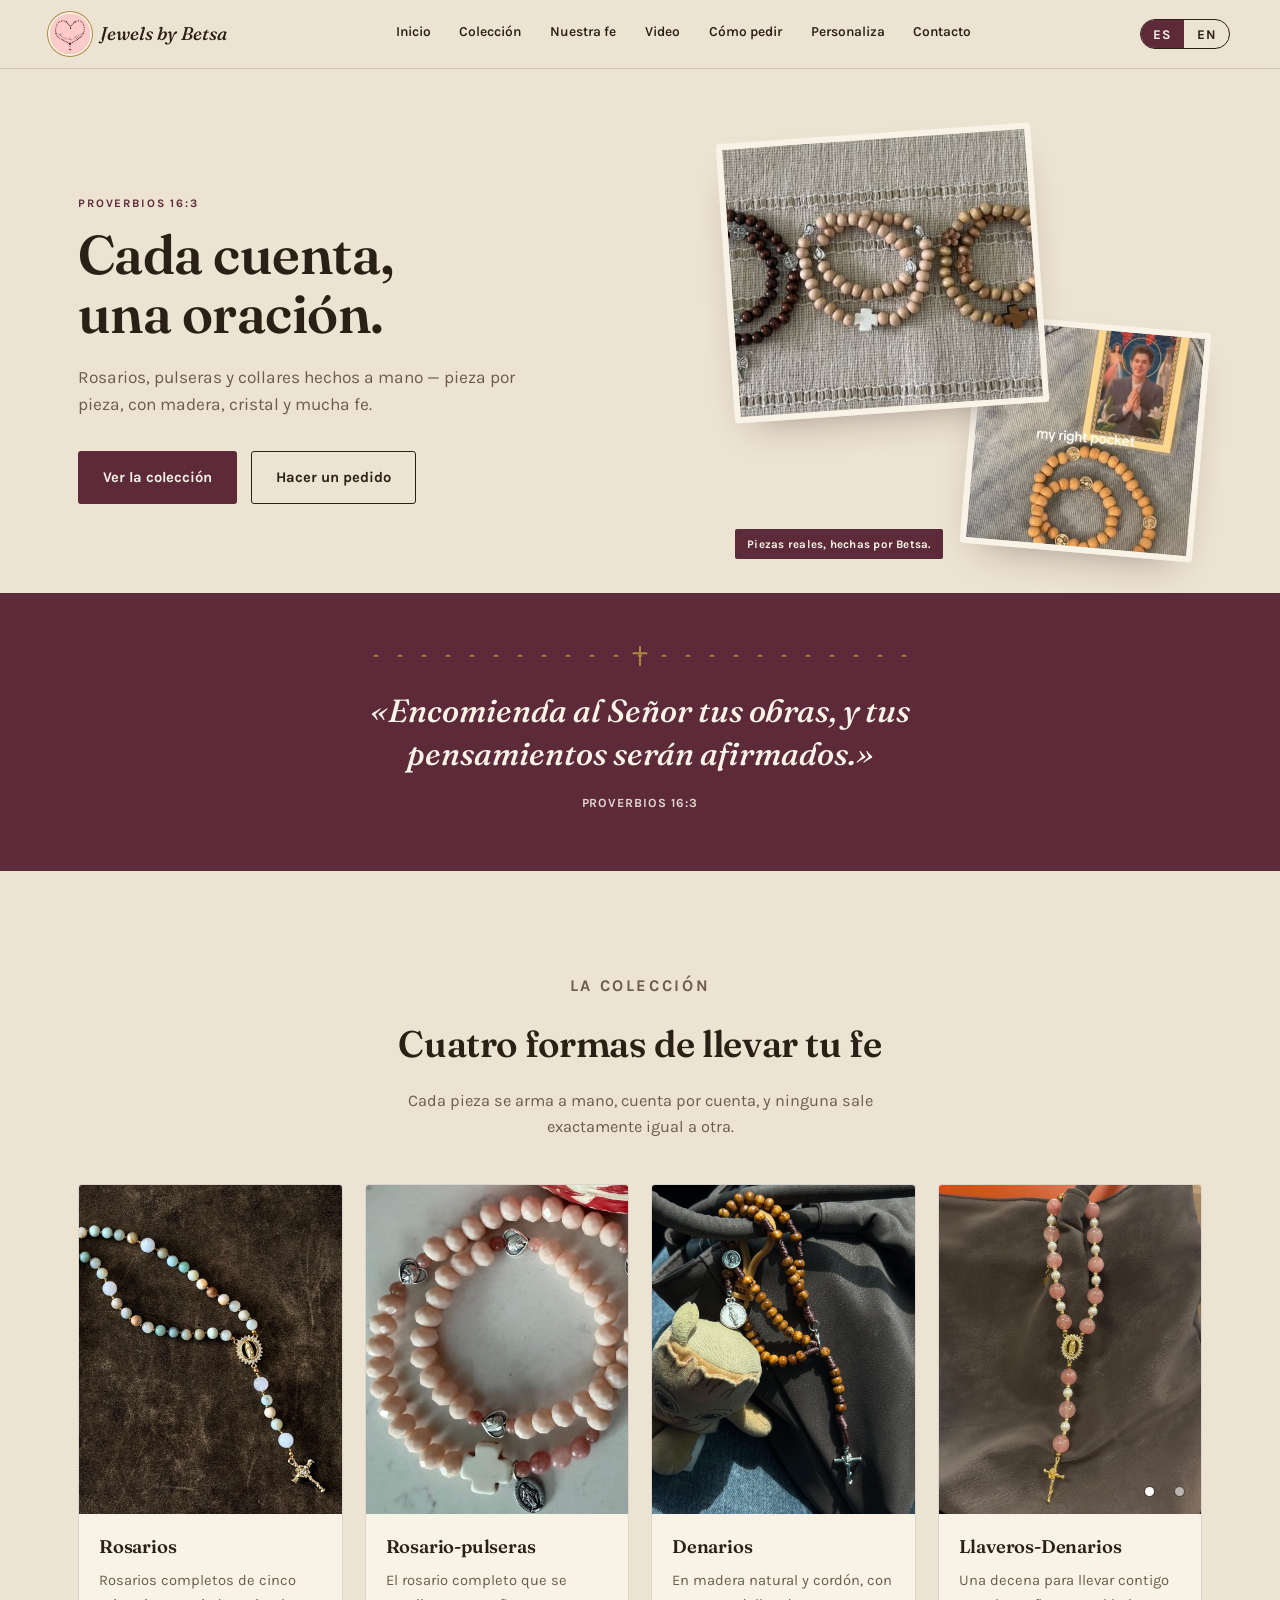
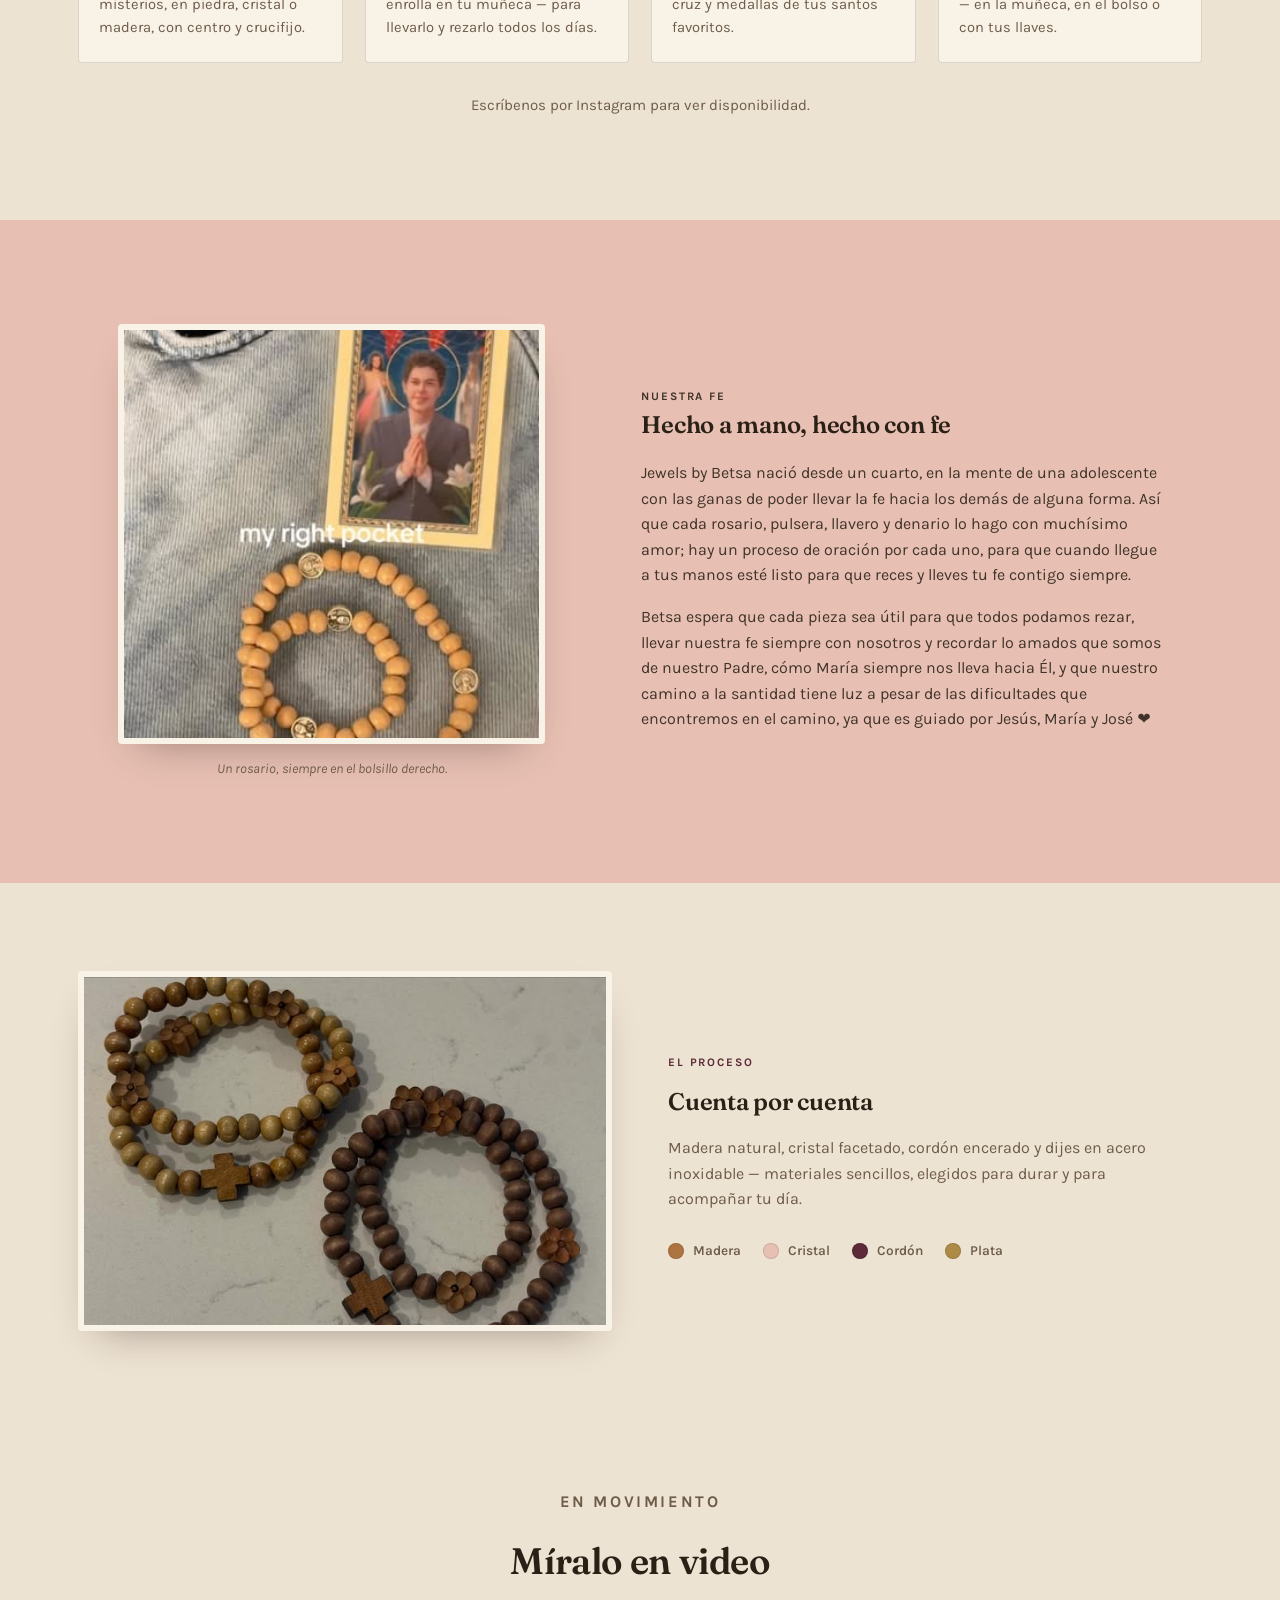
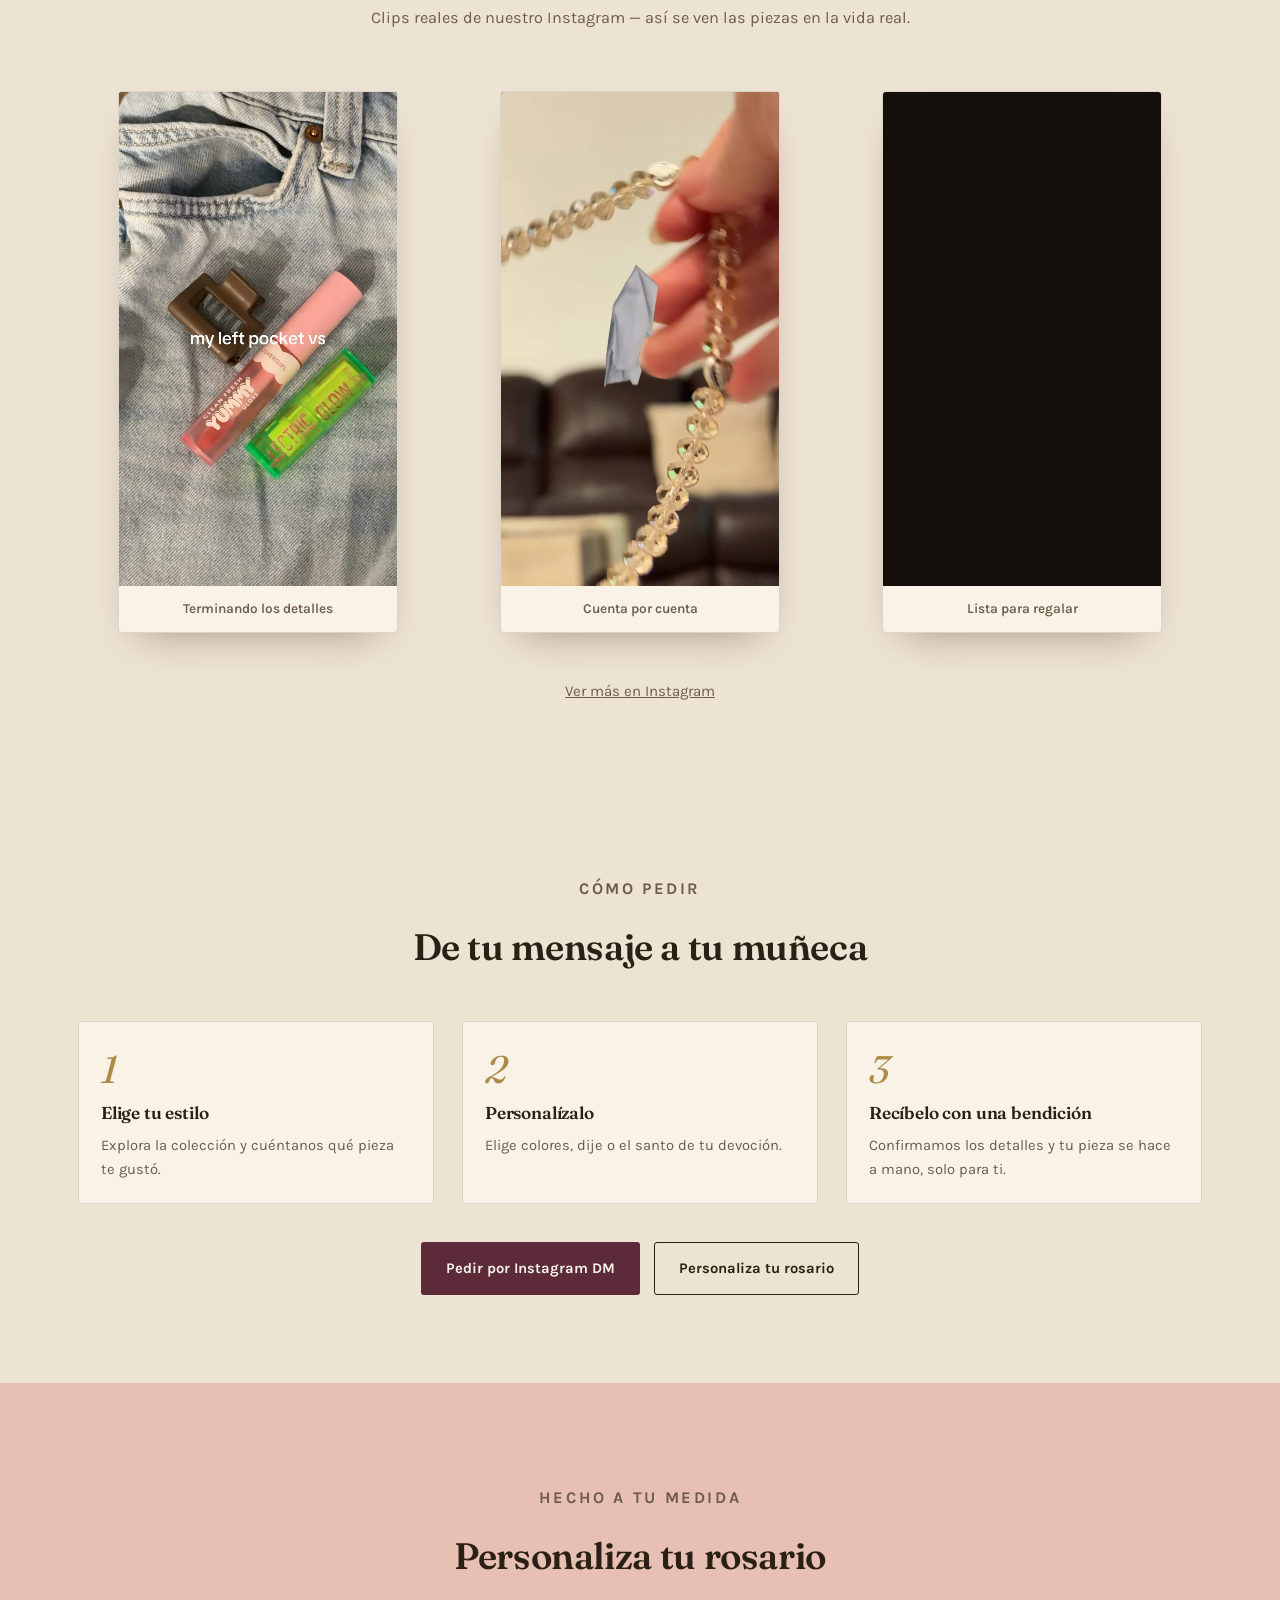
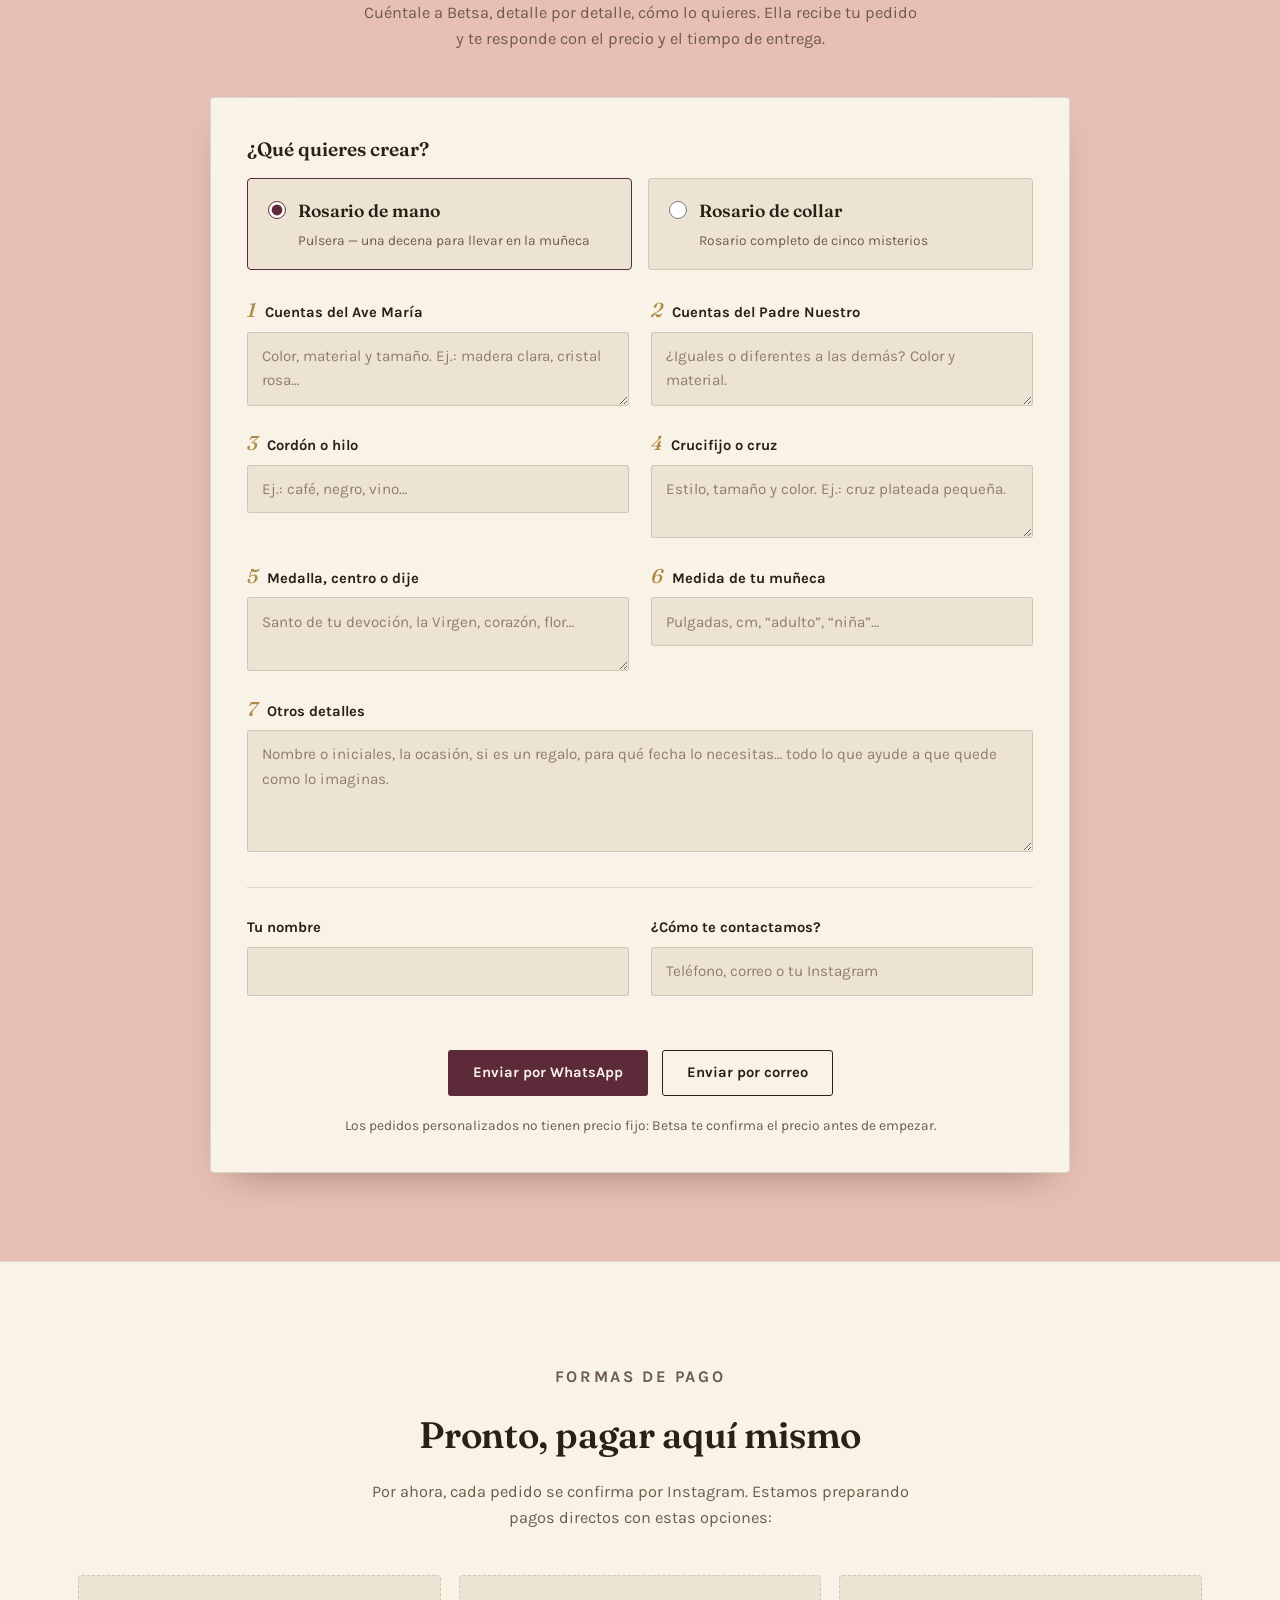
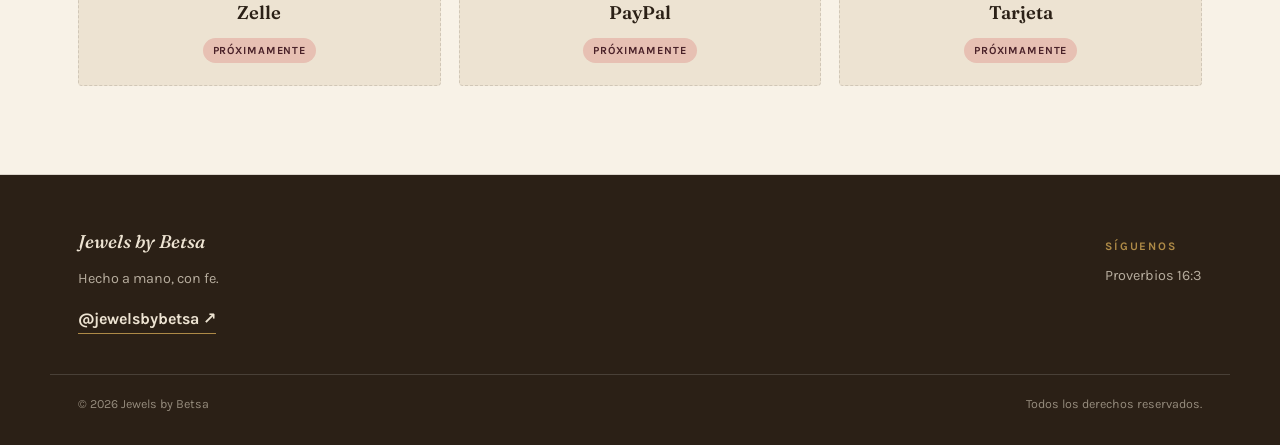
==== index.html @ 0fd26cfb "Update 'Nuestra fe' story with Betsa's own words Co-Authored-By: Claude Fable 5.2 <noreply@anthropic" ====
<!doctype html>
<html lang="es">
<head>
  <meta charset="utf-8">
  <meta name="viewport" content="width=device-width, initial-scale=1">
  <title>Jewels by Betsa — Rosarios y pulseras hechos a mano</title>
  <meta name="description" content="Rosarios, pulseras y collares hechos a mano, con madera, cristal y mucha fe. Handmade rosaries and bracelets by Betsa.">
  <meta property="og:type" content="website">
  <meta property="og:title" content="Jewels by Betsa">
  <meta property="og:description" content="Rosarios, pulseras y collares hechos a mano — cada cuenta, una oración.">
  <meta property="og:image" content="https://jewelsbybetsa.com/images/pulseras.jpg">
  <meta property="og:url" content="https://jewelsbybetsa.com/">
  <link rel="canonical" href="https://jewelsbybetsa.com/">
  <link rel="icon" href="images/logo.jpg">
  <link rel="preconnect" href="https://fonts.googleapis.com">
  <link rel="preconnect" href="https://fonts.gstatic.com" crossorigin>
  <link href="https://fonts.googleapis.com/css2?family=Fraunces:ital,opsz,wght@0,9..144,400;0,9..144,500;0,9..144,600;1,9..144,500&family=Karla:wght@400;500;600;700&display=swap" rel="stylesheet">
  <link rel="stylesheet" href="css/styles.css">
</head>
<body>
<header>
  <div class="wrap nav">
    <a class="brand" href="#top">
      <img src="images/logo.jpg" alt="Jewels by Betsa logo">
      <span class="brand-word">Jewels by Betsa</span>
    </a>
    <nav class="links" id="navLinks">
      <a href="#top" data-i18n="nav.home">Inicio</a>
      <a href="#coleccion" data-i18n="nav.collection">Colección</a>
      <a href="#fe" data-i18n="nav.faith">Nuestra fe</a>
      <a href="#motion" data-i18n="nav.motion">Video</a>
      <a href="#pedir" data-i18n="nav.order">Cómo pedir</a>
      <a href="#personaliza" data-i18n="nav.custom">Personaliza</a>
      <a href="#contacto" data-i18n="nav.contact">Contacto</a>
    </nav>
    <div class="nav-right">
      <div class="lang-toggle" role="group" aria-label="Language / Idioma">
        <button type="button" id="btnEs" aria-pressed="true">ES</button>
        <button type="button" id="btnEn" aria-pressed="false">EN</button>
      </div>
      <button class="menu-btn" id="menuBtn" aria-label="Menu" aria-expanded="false"><span></span></button>
    </div>
  </div>
</header>

<main id="top">
  <section class="hero">
    <div class="wrap">
      <div>
        <p class="kicker" data-i18n="hero.kicker">PROVERBIOS 16:3</p>
        <h1 data-i18n="hero.headline">Cada cuenta, una oración.</h1>
        <p class="lede" data-i18n="hero.sub">Rosarios, pulseras y collares hechos a mano — pieza por pieza, con madera, cristal y mucha fe.</p>
        <div class="hero-ctas">
          <a class="btn btn-primary" href="#coleccion" data-i18n="hero.cta1">Ver la colección</a>
          <a class="btn btn-ghost" href="#pedir" data-i18n="hero.cta2">Hacer un pedido</a>
        </div>
      </div>
      <div class="hero-art" data-reveal>
        <img class="a" src="images/pulseras.jpg" alt="Pulseras de madera hechas a mano">
        <img class="b" src="images/story.jpg" alt="Rosario de madera">
        <span class="hero-caption" data-i18n="hero.photocaption">Piezas reales, hechas por Betsa.</span>
      </div>
    </div>
  </section>

  <section class="tight verse-band">
    <div class="wrap">
      <div class="bead-divider bead-divider--fg" aria-hidden="true" style="margin-bottom:6px;"></div>
      <blockquote data-i18n="verse.quote">«Encomienda al Señor tus obras, y tus pensamientos serán afirmados.»</blockquote>
      <cite data-i18n="verse.cite">Proverbios 16:3</cite>
    </div>
  </section>

  <section id="coleccion">
    <div class="wrap">
      <div class="section-head center">
        <p class="kicker" data-i18n="section.collection.kicker">LA COLECCIÓN</p>
        <h2 data-i18n="section.collection.title">Cuatro formas de llevar tu fe</h2>
        <p data-i18n="section.collection.sub">Cada pieza se arma a mano, cuenta por cuenta, y ninguna sale exactamente igual a otra.</p>
      </div>
      <div class="grid-collection" data-reveal>
        <div class="card">
          <div class="thumb"><img src="images/rosario-collar.jpg" alt="Rosario de collar en piedra natural con centro de la Virgen y crucifijo dorado"></div>
          <div class="body">
            <h3 data-i18n="rosarios.title">Rosarios</h3>
            <p data-i18n="rosarios.desc">Rosarios completos de cinco misterios, en piedra, cristal o madera, con centro y crucifijo.</p>
          </div>
        </div>
        <div class="card">
          <div class="thumb"><img src="images/rosario-pulsera.jpg" alt="Rosario-pulsera en tonos rosa con cruz y medalla"></div>
          <div class="body">
            <h3 data-i18n="pulseras.title">Rosario-pulseras</h3>
            <p data-i18n="pulseras.desc">El rosario completo que se enrolla en tu muñeca — para llevarlo y rezarlo todos los días.</p>
          </div>
        </div>
        <div class="card">
          <div class="thumb"><img src="images/denario-madera.jpg" alt="Cuentas de madera en cordón con medallas y cruz"></div>
          <div class="body">
            <h3 data-i18n="denarios.title">Denarios</h3>
            <p data-i18n="denarios.desc">En madera natural y cordón, con cruz y medallas de tus santos favoritos.</p>
          </div>
        </div>
        <div class="card">
          <div class="thumb thumb-duo" data-duo>
            <img class="on" src="images/llavero-denario-rosa.jpg" alt="Denario rosa con perlas, medalla de la Virgen y cruz dorada">
            <img src="images/denario-rojo.jpg" alt="Denario rojo con cuentas blancas, medalla y cruz dorada">
            <div class="duo-dots">
              <button type="button" aria-pressed="true" aria-label="Foto 1"></button>
              <button type="button" aria-pressed="false" aria-label="Foto 2"></button>
            </div>
          </div>
          <div class="body">
            <h3 data-i18n="llaveros.title">Llaveros-Denarios</h3>
            <p data-i18n="llaveros.desc">Una decena para llevar contigo — en la muñeca, en el bolso o con tus llaves.</p>
          </div>
        </div>
      </div>
      <p class="collection-foot" data-i18n="collection.cta">Escríbenos por Instagram para ver disponibilidad.</p>
    </div>
  </section>

  <section id="fe" class="faith">
    <div class="wrap">
      <figure class="faith-img" data-reveal>
        <img src="images/story.jpg" alt="Rosario de madera guardado en el bolsillo">
        <figcaption data-i18n="faith.imgcaption">Un rosario, siempre en el bolsillo derecho.</figcaption>
      </figure>
      <div class="faith-copy">
        <p class="kicker" data-i18n="faith.kicker">NUESTRA FE</p>
        <h2 data-i18n="faith.title">Hecho a mano, hecho con fe</h2>
        <p data-i18n="faith.body1">Jewels by Betsa nació desde un cuarto, en la mente de una adolescente con las ganas de poder llevar la fe hacia los demás de alguna forma. Así que cada rosario, pulsera, llavero y denario lo hago con muchísimo amor; hay un proceso de oración por cada uno, para que cuando llegue a tus manos esté listo para que reces y lleves tu fe contigo siempre.</p>
        <p data-i18n="faith.body2">Betsa espera que cada pieza sea útil para que todos podamos rezar, llevar nuestra fe siempre con nosotros y recordar lo amados que somos de nuestro Padre, cómo María siempre nos lleva hacia Él, y que nuestro camino a la santidad tiene luz a pesar de las dificultades que encontremos en el camino, ya que es guiado por Jesús, María y José ❤️</p>
      </div>
    </div>
  </section>

  <section class="craft">
    <div class="wrap">
      <img src="images/craft.jpg" alt="Cuentas de madera y dijes de flor" data-reveal>
      <div>
        <p class="kicker" data-i18n="craft.kicker">EL PROCESO</p>
        <h2 data-i18n="craft.title">Cuenta por cuenta</h2>
        <p style="color:var(--muted);margin-top:14px;max-width:48ch;" data-i18n="craft.body">Madera natural, cristal facetado, cordón encerado y dijes en acero inoxidable — materiales sencillos, elegidos para durar y para acompañar tu día.</p>
        <div class="swatches">
          <div class="swatch"><i style="background:var(--clay)"></i><span data-i18n="material.wood">Madera</span></div>
          <div class="swatch"><i style="background:var(--blush)"></i><span data-i18n="material.crystal">Cristal</span></div>
          <div class="swatch"><i style="background:var(--wine)"></i><span data-i18n="material.cord">Cordón</span></div>
          <div class="swatch"><i style="background:var(--gold)"></i><span data-i18n="material.silver">Plata</span></div>
        </div>
      </div>
    </div>
  </section>

  <section id="motion" class="tight">
    <div class="wrap">
      <div class="section-head center">
        <p class="kicker" data-i18n="motion.kicker">EN MOVIMIENTO</p>
        <h2 data-i18n="motion.title">Míralo en video</h2>
        <p data-i18n="motion.sub">Clips reales de nuestro Instagram — así se ven las piezas en la vida real.</p>
      </div>
      <div class="grid-video" data-reveal>
        <figure class="video-card">
          <video src="videos/motion1.mp4" muted loop playsinline autoplay preload="metadata"></video>
          <figcaption data-i18n="video1.caption">Terminando los detalles</figcaption>
        </figure>
        <figure class="video-card">
          <video src="videos/motion2.mp4" muted loop playsinline autoplay preload="metadata"></video>
          <figcaption data-i18n="video2.caption">Cuenta por cuenta</figcaption>
        </figure>
        <figure class="video-card">
          <video src="videos/motion3.mp4" muted loop playsinline autoplay preload="metadata"></video>
          <figcaption data-i18n="video3.caption">Lista para regalar</figcaption>
        </figure>
      </div>
      <p class="collection-foot"><a href="https://www.instagram.com/jewelsbybetsa/" target="_blank" rel="noopener" data-i18n="motion.cta">Ver más en Instagram</a></p>
    </div>
  </section>

  <section id="pedir">
    <div class="wrap">
      <div class="section-head center">
        <p class="kicker" data-i18n="order.kicker">CÓMO PEDIR</p>
        <h2 data-i18n="order.title">De tu mensaje a tu muñeca</h2>
      </div>
      <div class="steps" data-reveal>
        <div class="step">
          <span class="num">1</span>
          <h3 data-i18n="step1.title">Elige tu estilo</h3>
          <p data-i18n="step1.body">Explora la colección y cuéntanos qué pieza te gustó.</p>
        </div>
        <div class="step">
          <span class="num">2</span>
          <h3 data-i18n="step2.title">Personalízalo</h3>
          <p data-i18n="step2.body">Elige colores, dije o el santo de tu devoción.</p>
        </div>
        <div class="step">
          <span class="num">3</span>
          <h3 data-i18n="step3.title">Recíbelo con una bendición</h3>
          <p data-i18n="step3.body">Confirmamos los detalles y tu pieza se hace a mano, solo para ti.</p>
        </div>
      </div>
      <div class="order-cta">
        <a class="btn btn-primary" href="https://www.instagram.com/jewelsbybetsa/" target="_blank" rel="noopener" data-i18n="order.dm.cta">Pedir por Instagram DM</a>
        <a class="btn btn-ghost" href="#personaliza" data-i18n="order.custom.cta">Personaliza tu rosario</a>
      </div>
    </div>
  </section>

  <section id="personaliza" class="custom">
    <div class="wrap">
      <div class="section-head center">
        <p class="kicker" data-i18n="custom.kicker">HECHO A TU MEDIDA</p>
        <h2 data-i18n="custom.title">Personaliza tu rosario</h2>
        <p data-i18n="custom.sub">Cuéntale a Betsa, detalle por detalle, cómo lo quieres. Ella recibe tu pedido y te responde con el precio y el tiempo de entrega.</p>
      </div>

      <form class="custom-form" id="customForm" novalidate data-reveal>
        <fieldset class="type-pick">
          <legend data-i18n="custom.type.legend">¿Qué quieres crear?</legend>
          <label class="type-card">
            <input type="radio" name="tipo" value="mano" checked>
            <span class="type-name" data-i18n="custom.type.mano">Rosario de mano</span>
            <span class="type-note" data-i18n="custom.type.mano.note">Pulsera — una decena para llevar en la muñeca</span>
          </label>
          <label class="type-card">
            <input type="radio" name="tipo" value="collar">
            <span class="type-name" data-i18n="custom.type.collar">Rosario de collar</span>
            <span class="type-note" data-i18n="custom.type.collar.note">Rosario completo de cinco misterios</span>
          </label>
        </fieldset>

        <div class="field-grid">
          <div class="field">
            <label for="cf-ave"><span class="field-num">1</span><span data-i18n="custom.ave.label">Cuentas del Ave María</span></label>
            <textarea id="cf-ave" name="ave" rows="2" data-i18n-ph="custom.ave.ph" placeholder="Color, material y tamaño. Ej.: madera clara, cristal rosa…"></textarea>
          </div>
          <div class="field">
            <label for="cf-padre"><span class="field-num">2</span><span data-i18n="custom.padre.label">Cuentas del Padre Nuestro</span></label>
            <textarea id="cf-padre" name="padre" rows="2" data-i18n-ph="custom.padre.ph" placeholder="¿Iguales o diferentes a las demás? Color y material."></textarea>
          </div>
          <div class="field">
            <label for="cf-cordon"><span class="field-num">3</span><span data-i18n="custom.cordon.label">Cordón o hilo</span></label>
            <input type="text" id="cf-cordon" name="cordon" data-i18n-ph="custom.cordon.ph" placeholder="Ej.: café, negro, vino…">
          </div>
          <div class="field">
            <label for="cf-cruz"><span class="field-num">4</span><span data-i18n="custom.cruz.label">Crucifijo o cruz</span></label>
            <textarea id="cf-cruz" name="cruz" rows="2" data-i18n-ph="custom.cruz.ph" placeholder="Estilo, tamaño y color. Ej.: cruz plateada pequeña."></textarea>
          </div>
          <div class="field">
            <label for="cf-medalla"><span class="field-num">5</span><span data-i18n="custom.medalla.label">Medalla, centro o dije</span></label>
            <textarea id="cf-medalla" name="medalla" rows="2" data-i18n-ph="custom.medalla.ph" placeholder="Santo de tu devoción, la Virgen, corazón, flor…"></textarea>
          </div>
          <div class="field">
            <label for="cf-medida"><span class="field-num">6</span><span id="medidaLabel" data-i18n="custom.medida.label.mano">Medida de tu muñeca</span></label>
            <input type="text" id="cf-medida" name="medida" data-i18n-ph="custom.medida.ph.mano" placeholder="Pulgadas, cm, “adulto”, “niña”…">
          </div>
          <div class="field field-wide">
            <label for="cf-otros"><span class="field-num">7</span><span data-i18n="custom.otros.label">Otros detalles</span></label>
            <textarea id="cf-otros" name="otros" rows="4" data-i18n-ph="custom.otros.ph" placeholder="Nombre o iniciales, la ocasión, si es un regalo, para qué fecha lo necesitas… todo lo que ayude a que quede como lo imaginas."></textarea>
          </div>
        </div>

        <div class="field-grid contact-grid">
          <div class="field">
            <label for="cf-nombre"><span data-i18n="custom.nombre.label">Tu nombre</span></label>
            <input type="text" id="cf-nombre" name="nombre" autocomplete="name" required>
          </div>
          <div class="field">
            <label for="cf-contacto"><span data-i18n="custom.contacto.label">¿Cómo te contactamos?</span></label>
            <input type="text" id="cf-contacto" name="contacto" required data-i18n-ph="custom.contacto.ph" placeholder="Teléfono, correo o tu Instagram">
          </div>
        </div>
        <input type="checkbox" name="botcheck" class="hp" tabindex="-1" autocomplete="off" aria-hidden="true">

        <p class="form-status" id="formStatus" role="status" aria-live="polite"></p>
        <div class="send-row">
          <button type="button" class="btn btn-primary" id="sendWhatsapp" data-i18n="custom.send.wa">Enviar por WhatsApp</button>
          <button type="button" class="btn btn-ghost" id="sendEmail" data-i18n="custom.send.email">Enviar por correo</button>
        </div>
        <p class="form-note" data-i18n="custom.note">Los pedidos personalizados no tienen precio fijo: Betsa te confirma el precio antes de empezar.</p>
      </form>
    </div>
  </section>

  <section class="pay">
    <div class="wrap">
      <div class="section-head center">
        <p class="kicker" data-i18n="pay.kicker">FORMAS DE PAGO</p>
        <h2 data-i18n="pay.title">Pronto, pagar aquí mismo</h2>
        <p data-i18n="pay.body">Por ahora, cada pedido se confirma por Instagram. Estamos preparando pagos directos con estas opciones:</p>
      </div>
      <!-- Placeholder only — wire real payment links/buttons here when ready (e.g. Zelle QR, PayPal.me link, Stripe payment link). -->
      <div class="pay-methods">
        <div class="pay-card"><div class="method">Zelle</div><span class="soon" data-i18n="pay.soon">Próximamente</span></div>
        <div class="pay-card"><div class="method">PayPal</div><span class="soon" data-i18n="pay.soon">Próximamente</span></div>
        <div class="pay-card"><div class="method" data-i18n="pay.card">Tarjeta</div><span class="soon" data-i18n="pay.soon">Próximamente</span></div>
      </div>
    </div>
  </section>
</main>

<footer id="contacto">
  <div class="wrap">
    <div>
      <span class="brand-word">Jewels by Betsa</span>
      <p data-i18n="footer.tag">Hecho a mano, con fe.</p>
      <a class="ig" href="https://www.instagram.com/jewelsbybetsa/" target="_blank" rel="noopener">@jewelsbybetsa ↗</a>
    </div>
    <div>
      <p class="kicker" style="color:var(--gold)" data-i18n="footer.follow">SÍGUENOS</p>
      <p style="margin-top:8px;" data-i18n="verse.cite">Proverbios 16:3</p>
    </div>
  </div>
  <div class="wrap foot-bottom">
    <span>© 2026 Jewels by Betsa</span>
    <span data-i18n="footer.rights">Todos los derechos reservados.</span>
  </div>
</footer>

<script src="js/main.js"></script>
</body>
</html>
---- css/styles.css ----
:root{
  --linen:#EDE3D2;
  --surface:#F8F2E7;
  --ink:#2B2016;
  --muted:#6E5C49;
  --wine:#5C2A38;
  --wine-strong:#4A2129;
  --clay:#AD7440;
  --blush:#E7C0B3;
  --gold:#AE8A47;
  --border: rgba(43,32,22,.14);
  --divider-bg: var(--linen);
  --shadow: 0 18px 40px -22px rgba(43,20,20,.45);
}
@media (prefers-color-scheme: dark){
  :root:not([data-theme="light"]){
    --linen:#1E1512;
    --surface:#2A1D18;
    --ink:#F2E7D8;
    --muted:#C6B4A0;
    --wine:#D98CA0;
    --wine-strong:#EFAABD;
    --clay:#D8A06B;
    --blush:#3B2721;
    --gold:#CBA968;
    --border: rgba(242,231,216,.16);
    --divider-bg: var(--linen);
    --shadow: 0 18px 44px -20px rgba(0,0,0,.65);
  }
}
:root[data-theme="dark"]{
  --linen:#1E1512;
  --surface:#2A1D18;
  --ink:#F2E7D8;
  --muted:#C6B4A0;
  --wine:#D98CA0;
  --wine-strong:#EFAABD;
  --clay:#D8A06B;
  --blush:#3B2721;
  --gold:#CBA968;
  --border: rgba(242,231,216,.16);
  --divider-bg: var(--linen);
  --shadow: 0 18px 44px -20px rgba(0,0,0,.65);
}

*{box-sizing:border-box;}
body{
  margin:0;
  background:var(--linen);
  color:var(--ink);
  font-family:'Karla',ui-sans-serif,system-ui,sans-serif;
  font-size:16px;
  line-height:1.6;
  -webkit-font-smoothing:antialiased;
}
img{display:block;max-width:100%;}
h1,h2,h3{
  font-family:'Fraunces',Georgia,serif;
  font-weight:600;
  letter-spacing:-0.01em;
  text-wrap:balance;
  margin:0;
  color:var(--ink);
}
a{color:inherit;}
.wrap{max-width:1180px;margin:0 auto;padding:0 28px;}
.kicker{
  font-family:'Karla',sans-serif;
  font-weight:700;
  font-size:.72rem;
  letter-spacing:.16em;
  text-transform:uppercase;
  color:var(--wine);
}
.btn{
  display:inline-flex;align-items:center;gap:.5rem;
  font-family:'Karla',sans-serif;font-weight:700;font-size:.92rem;
  padding:.85rem 1.5rem;border-radius:3px;border:1.5px solid transparent;
  text-decoration:none;cursor:pointer;transition:transform .15s ease, opacity .15s ease;
}
.btn:hover{transform:translateY(-1px);}
.btn:focus-visible{outline:2px solid var(--wine);outline-offset:3px;}
.btn-primary{background:var(--wine);color:var(--surface);}
.btn-primary:hover{opacity:.92;}
.btn-ghost{border-color:var(--ink);color:var(--ink);background:transparent;}

/* ---------- Bead divider: dots + center cross, echoes rosary construction ---------- */
.bead-divider{position:relative;height:14px;width:min(560px,78%);margin:0 auto;}
.bead-divider::before{
  content:"";position:absolute;left:0;right:0;top:50%;height:2.4px;transform:translateY(-50%);
  background-image:radial-gradient(circle, var(--gold) 2.2px, transparent 2.6px);
  background-size:24px 14px;background-repeat:repeat-x;background-position:center;
  opacity:.85;
}
.bead-divider::after{
  content:"";position:absolute;left:50%;top:50%;width:22px;height:22px;transform:translate(-50%,-50%);
  background:var(--divider-bg);
  -webkit-mask-image:url("data:image/svg+xml,%3Csvg xmlns='http://www.w3.org/2000/svg' viewBox='0 0 24 24'%3E%3Cpath d='M11 1h2v7h7v2h-7v13h-2V10H4V8h7z'/%3E%3C/svg%3E");
  mask-image:url("data:image/svg+xml,%3Csvg xmlns='http://www.w3.org/2000/svg' viewBox='0 0 24 24'%3E%3Cpath d='M11 1h2v7h7v2h-7v13h-2V10H4V8h7z'/%3E%3C/svg%3E");
  -webkit-mask-size:contain;mask-size:contain;-webkit-mask-repeat:no-repeat;mask-repeat:no-repeat;
}
.bead-divider--fg::after{background:var(--gold);}

/* ---------- Nav ---------- */
header{
  position:sticky;top:0;z-index:40;
  background:color-mix(in srgb, var(--linen) 88%, transparent);
  backdrop-filter:blur(10px);
  border-bottom:1px solid var(--border);
}
.nav{display:flex;align-items:center;justify-content:space-between;padding:14px 0;gap:16px;}
.brand{display:flex;align-items:center;gap:.65rem;text-decoration:none;}
.brand img{width:40px;height:40px;border-radius:50%;object-fit:cover;box-shadow:0 0 0 2px var(--surface), 0 0 0 3px var(--gold);}
.brand-word{font-family:'Fraunces',serif;font-style:italic;font-weight:500;font-size:1.15rem;color:var(--ink);}
nav.links{display:flex;gap:1.8rem;list-style:none;margin:0;padding:0;}
nav.links a{
  text-decoration:none;font-weight:600;font-size:.86rem;color:var(--ink);
  padding-bottom:3px;border-bottom:2px solid transparent;transition:border-color .15s ease;
}
nav.links a:hover{border-color:var(--gold);}
.nav-right{display:flex;align-items:center;gap:14px;}
.lang-toggle{
  display:flex;border:1.5px solid var(--ink);border-radius:999px;overflow:hidden;font-size:.75rem;font-weight:700;
}
.lang-toggle button{
  background:transparent;border:0;padding:.4rem .8rem;cursor:pointer;color:var(--ink);font-family:'Karla',sans-serif;font-weight:700;
  letter-spacing:.04em;
}
.lang-toggle button[aria-pressed="true"]{background:var(--wine);color:var(--surface);}
.menu-btn{display:none;background:none;border:1.5px solid var(--ink);border-radius:4px;padding:.4rem .6rem;cursor:pointer;}
.menu-btn span, .menu-btn span::before, .menu-btn span::after{
  content:"";display:block;width:18px;height:2px;background:var(--ink);position:relative;
}
.menu-btn span::before{position:absolute;top:-6px;}
.menu-btn span::after{position:absolute;top:6px;}

@media (max-width:800px){
  nav.links{
    position:absolute;top:100%;left:0;right:0;background:var(--surface);
    flex-direction:column;gap:0;padding:0;max-height:0;overflow:hidden;border-bottom:1px solid var(--border);
    transition:max-height .25s ease;
  }
  nav.links.open{max-height:420px;}
  nav.links a{padding:14px 28px;width:100%;border-bottom:1px solid var(--border);}
  .menu-btn{display:block;}
}

section{padding:88px 0;}
section.tight{padding:56px 0;}

/* ---------- Hero ---------- */
.hero{padding-top:64px;padding-bottom:40px;}
.hero .wrap{display:grid;grid-template-columns:1.05fr .95fr;gap:56px;align-items:center;}
.hero h1{font-size:clamp(2.3rem,4.4vw,3.4rem);line-height:1.08;margin-top:14px;}
.hero p.lede{font-size:1.08rem;color:var(--muted);margin-top:20px;max-width:46ch;}
.hero-ctas{display:flex;gap:14px;margin-top:32px;flex-wrap:wrap;}
.hero-art{position:relative;height:420px;}
.hero-art img{
  position:absolute;border-radius:4px;object-fit:cover;box-shadow:var(--shadow);
  border:6px solid var(--surface);
}
.hero-art .a{width:62%;top:0;left:6%;transform:rotate(-4deg);z-index:2;height:280px;}
.hero-art .b{width:46%;bottom:0;right:0;transform:rotate(5deg);z-index:1;height:230px;}
.hero-caption{position:absolute;bottom:-6px;left:8%;background:var(--wine);color:var(--surface);
  font-size:.72rem;font-weight:700;padding:6px 12px;border-radius:2px;z-index:3;letter-spacing:.02em;}

@media (max-width:900px){
  .hero .wrap{grid-template-columns:1fr;}
  .hero-art{height:340px;margin-top:12px;}
}

/* ---------- Verse band ---------- */
.verse-band{background:var(--wine);color:var(--surface);text-align:center;--divider-bg:var(--wine);}
.verse-band blockquote{
  font-family:'Fraunces',serif;font-style:italic;font-weight:500;
  font-size:clamp(1.35rem,2.6vw,2rem);max-width:32ch;margin:26px auto 14px;line-height:1.35;
}
.verse-band cite{font-style:normal;font-weight:700;letter-spacing:.08em;font-size:.78rem;text-transform:uppercase;opacity:.85;}

/* ---------- Section headers ---------- */
.section-head{max-width:56ch;margin-bottom:44px;}
.section-head h2{font-size:clamp(1.7rem,3vw,2.3rem);margin-top:10px;}
.section-head p{color:var(--muted);margin-top:14px;font-size:1.02rem;}
.center{text-align:center;margin-left:auto;margin-right:auto;}

/* ---------- Collection grid ---------- */
.grid-collection{display:grid;grid-template-columns:repeat(4,1fr);gap:22px;}
.card{background:var(--surface);border:1px solid var(--border);border-radius:4px;overflow:hidden;display:flex;flex-direction:column;}
.card .thumb{aspect-ratio:4/5;overflow:hidden;}
.card .thumb img{width:100%;height:100%;object-fit:cover;transition:transform .5s ease;}
.card:hover .thumb img{transform:scale(1.05);}
.thumb-duo{position:relative;cursor:pointer;}
.thumb-duo img{position:absolute;inset:0;opacity:0;transition:opacity .4s ease, transform .5s ease;}
.thumb-duo img.on{opacity:1;}
.duo-dots{position:absolute;right:8px;bottom:8px;display:flex;gap:2px;}
.duo-dots button{
  width:28px;height:28px;padding:0;border:0;background:transparent;cursor:pointer;
  display:grid;place-items:center;
}
.duo-dots button::before{
  content:"";width:9px;height:9px;border-radius:50%;background:rgba(255,255,255,.55);
  box-shadow:0 0 0 1px rgba(0,0,0,.25);transition:background .15s ease;
}
.duo-dots button[aria-pressed="true"]::before{background:#fff;}
.duo-dots button:focus-visible{outline:2px solid #fff;outline-offset:-4px;border-radius:50%;}
.card .body{padding:18px 20px 22px;flex:1;display:flex;flex-direction:column;gap:8px;}
.card .body h3{font-size:1.15rem;}
.card .body p{color:var(--muted);font-size:.92rem;margin:0;flex:1;}
.collection-foot{margin-top:30px;text-align:center;color:var(--muted);font-size:.94rem;}

@media (max-width:980px){.grid-collection{grid-template-columns:repeat(2,1fr);}}
@media (max-width:560px){.grid-collection{grid-template-columns:1fr;}}

/* ---------- Video / motion grid ---------- */
.grid-video{display:grid;grid-template-columns:repeat(3,1fr);gap:22px;}
.video-card{background:var(--surface);border:1px solid var(--border);border-radius:4px;overflow:hidden;box-shadow:var(--shadow);}
.video-card video{width:100%;aspect-ratio:9/16;object-fit:cover;display:block;background:#150f0c;}
.video-card figcaption{padding:12px 14px;font-size:.85rem;color:var(--muted);font-weight:600;text-align:center;}
@media (max-width:860px){.grid-video{grid-template-columns:1fr;max-width:340px;margin:0 auto;}}

/* ---------- Faith / story ---------- */
.faith{background:var(--blush);}
.faith .wrap{display:grid;grid-template-columns:.95fr 1.05fr;gap:56px;align-items:center;}
.faith-img{position:relative;}
.faith-img img{border-radius:4px;box-shadow:var(--shadow);border:6px solid var(--surface);width:100%;height:420px;object-fit:cover;}
.faith-img figcaption{margin-top:14px;font-size:.85rem;color:var(--muted);font-style:italic;text-align:center;}
.faith-copy p{margin:16px 0 0;color:var(--ink);opacity:.88;max-width:52ch;}
@media (max-width:900px){.faith .wrap{grid-template-columns:1fr;}.faith-img img{height:300px;}}

/* ---------- Craft / materials ---------- */
.craft .wrap{display:grid;grid-template-columns:1fr 1fr;gap:56px;align-items:center;}
.craft img{border-radius:4px;width:100%;height:360px;object-fit:cover;box-shadow:var(--shadow);border:6px solid var(--surface);}
.swatches{display:flex;gap:22px;margin-top:28px;flex-wrap:wrap;}
.swatch{display:flex;align-items:center;gap:9px;}
.swatch i{width:16px;height:16px;border-radius:50%;display:inline-block;box-shadow:inset 0 0 0 1px rgba(0,0,0,.12);}
.swatch span{font-size:.85rem;font-weight:600;color:var(--muted);}
@media (max-width:900px){.craft .wrap{grid-template-columns:1fr;}.craft img{height:280px;}}

/* ---------- Order steps ---------- */
.steps{display:grid;grid-template-columns:repeat(3,1fr);gap:28px;counter-reset:step;}
.step{position:relative;padding:28px 22px 22px;background:var(--surface);border:1px solid var(--border);border-radius:4px;}
.step .num{
  font-family:'Fraunces',serif;font-style:italic;font-size:2.4rem;color:var(--gold);line-height:1;display:block;margin-bottom:10px;
}
.step h3{font-size:1.08rem;margin-bottom:8px;}
.step p{margin:0;color:var(--muted);font-size:.92rem;}
.order-cta{margin-top:38px;display:flex;gap:14px;justify-content:center;flex-wrap:wrap;}
@media (max-width:860px){.steps{grid-template-columns:1fr;}}

/* ---------- Custom order form ---------- */
.custom{background:var(--blush);}
.custom-form{
  max-width:860px;margin:0 auto;background:var(--surface);border:1px solid var(--border);
  border-radius:4px;padding:36px;box-shadow:var(--shadow);
}
.type-pick{border:0;padding:0;margin:0 0 30px;display:grid;grid-template-columns:1fr 1fr;gap:16px;}
.type-pick legend{
  font-family:'Fraunces',Georgia,serif;font-weight:600;font-size:1.2rem;color:var(--ink);
  padding:0;margin-bottom:14px;
}
.type-card{
  position:relative;display:flex;flex-direction:column;gap:4px;cursor:pointer;
  padding:18px 20px 18px 50px;border:1.5px solid var(--border);border-radius:4px;background:var(--linen);
  transition:border-color .15s ease;
}
.type-card input{position:absolute;left:20px;top:22px;width:18px;height:18px;margin:0;accent-color:var(--wine);}
.type-card:has(input:checked){border-color:var(--wine);}
.type-card:has(input:focus-visible){outline:2px solid var(--wine);outline-offset:3px;}
.type-name{font-family:'Fraunces',Georgia,serif;font-weight:600;font-size:1.1rem;color:var(--ink);}
.type-note{font-size:.86rem;color:var(--muted);}
.field-grid{display:grid;grid-template-columns:1fr 1fr;gap:20px 22px;}
.field-wide{grid-column:1 / -1;}
.field label{display:flex;align-items:baseline;gap:9px;font-weight:700;font-size:.92rem;color:var(--ink);margin-bottom:7px;}
.field-num{font-family:'Fraunces',Georgia,serif;font-style:italic;font-weight:500;font-size:1.25rem;color:var(--gold);line-height:1;}
.field input,.field textarea{
  width:100%;font:inherit;font-size:.95rem;color:var(--ink);background:var(--linen);
  border:1.5px solid var(--border);border-radius:3px;padding:.7rem .85rem;resize:vertical;
}
.field textarea{min-height:4.6rem;}
#cf-otros{min-height:7.5rem;}
.field input::placeholder,.field textarea::placeholder{color:var(--muted);opacity:.75;}
.field input:focus,.field textarea:focus{outline:none;border-color:var(--wine);}
.field input.invalid{border-color:#B3261E;}
.contact-grid{margin-top:28px;padding-top:28px;border-top:1px solid var(--border);}
.hp{position:absolute;left:-9999px;width:1px;height:1px;opacity:0;}
.form-status{min-height:1.5em;margin:22px 0 0;font-weight:600;font-size:.92rem;color:var(--wine-strong);text-align:center;}
.form-status.error{color:#B3261E;}
:root[data-theme="dark"] .form-status.error{color:#F2B8B5;}
@media (prefers-color-scheme: dark){:root:not([data-theme="light"]) .form-status.error{color:#F2B8B5;}}
.send-row{display:flex;gap:14px;justify-content:center;flex-wrap:wrap;margin-top:10px;}
.send-row .btn[hidden]{display:none;}
.form-note{margin:18px 0 0;text-align:center;color:var(--muted);font-size:.86rem;}
@media (max-width:700px){
  .custom-form{padding:24px 18px;}
  .type-pick,.field-grid{grid-template-columns:1fr;}
  .send-row .btn{width:100%;justify-content:center;}
}

/* ---------- Payment ---------- */
.pay{background:var(--surface);border-top:1px solid var(--border);border-bottom:1px solid var(--border);}
.pay-methods{display:grid;grid-template-columns:repeat(3,1fr);gap:18px;margin-top:30px;}
.pay-card{
  border:1.5px dashed var(--border);border-radius:4px;padding:22px;text-align:center;
  color:var(--muted);position:relative;background:var(--linen);
}
.pay-card .method{font-family:'Fraunces',serif;font-weight:600;font-size:1.15rem;color:var(--ink);}
.pay-card .soon{
  display:inline-block;margin-top:10px;font-size:.68rem;font-weight:700;letter-spacing:.08em;text-transform:uppercase;
  background:var(--blush);color:var(--wine-strong);padding:4px 10px;border-radius:999px;
}
@media (max-width:700px){.pay-methods{grid-template-columns:1fr;}}

/* ---------- Footer ---------- */
footer{background:var(--ink);color:var(--linen);padding:52px 0 30px;}
footer .wrap{display:flex;justify-content:space-between;align-items:flex-start;gap:24px;flex-wrap:wrap;}
footer .brand-word{color:var(--linen);}
footer p{color:color-mix(in srgb, var(--linen) 72%, transparent);font-size:.9rem;max-width:34ch;margin:10px 0 0;}
footer a.ig{
  display:inline-flex;align-items:center;gap:8px;margin-top:16px;text-decoration:none;font-weight:700;
  color:var(--linen);border-bottom:1.5px solid var(--gold);padding-bottom:2px;
}
.foot-bottom{
  margin-top:40px;padding-top:20px;border-top:1px solid rgba(255,255,255,.14);
  font-size:.78rem;color:color-mix(in srgb, var(--linen) 55%, transparent);
  display:flex;justify-content:space-between;flex-wrap:wrap;gap:10px;
}

[data-reveal]{opacity:1;transform:none;}
@media (prefers-reduced-motion: no-preference){
  [data-reveal]{opacity:0;transform:translateY(16px);transition:opacity .6s ease, transform .6s ease;}
  [data-reveal].in{opacity:1;transform:none;}
}
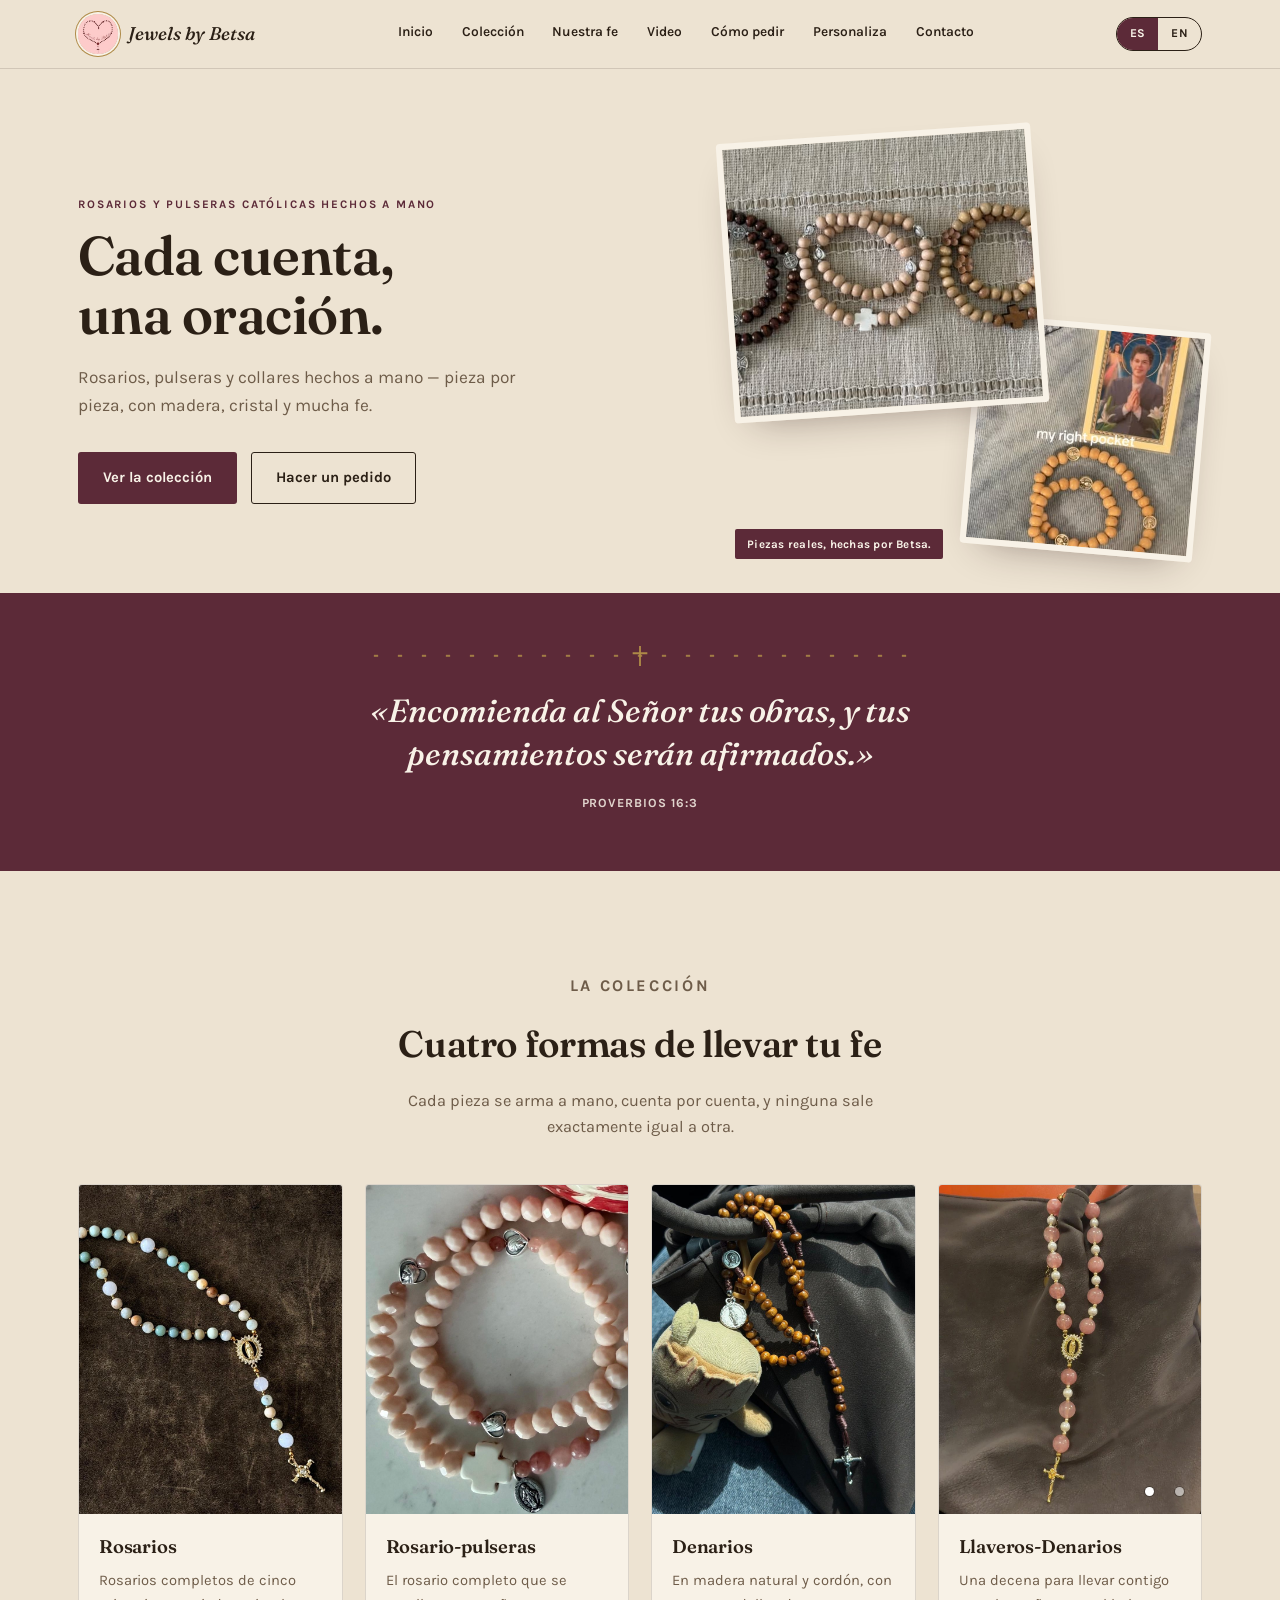
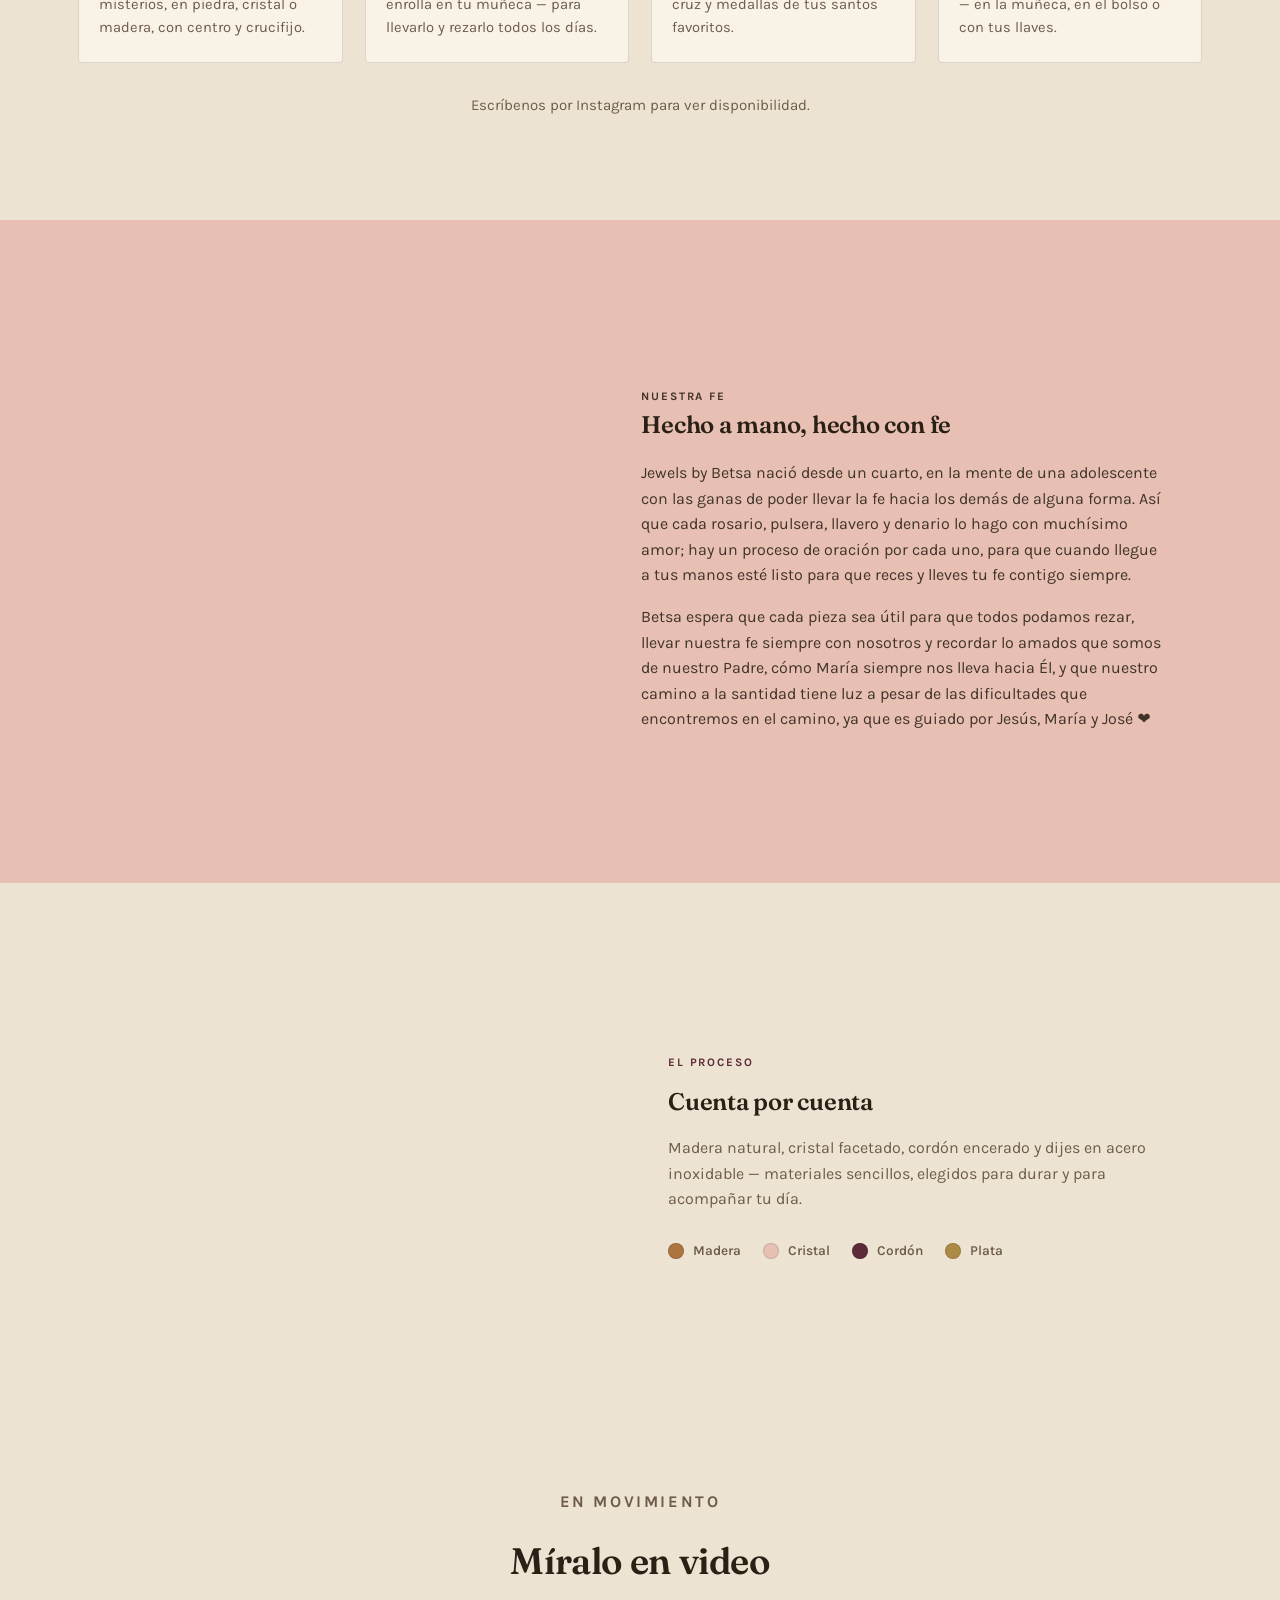
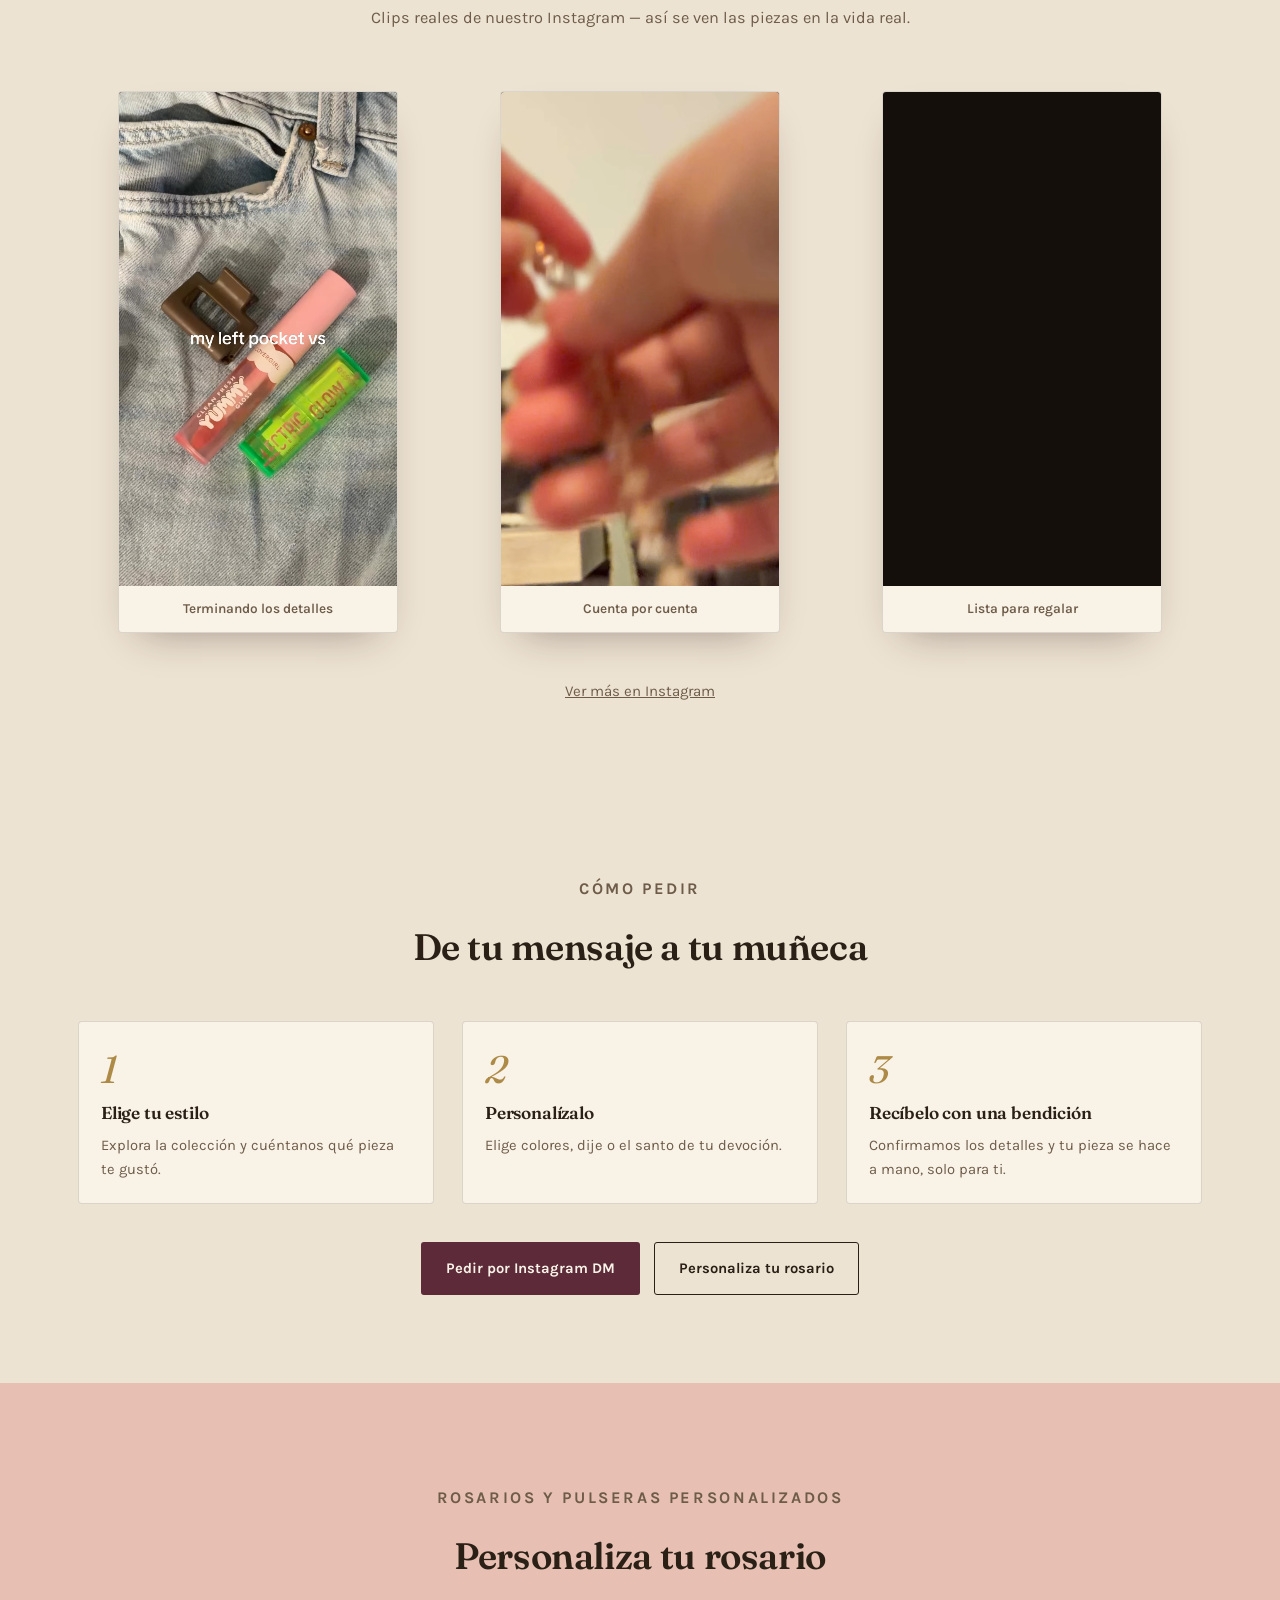
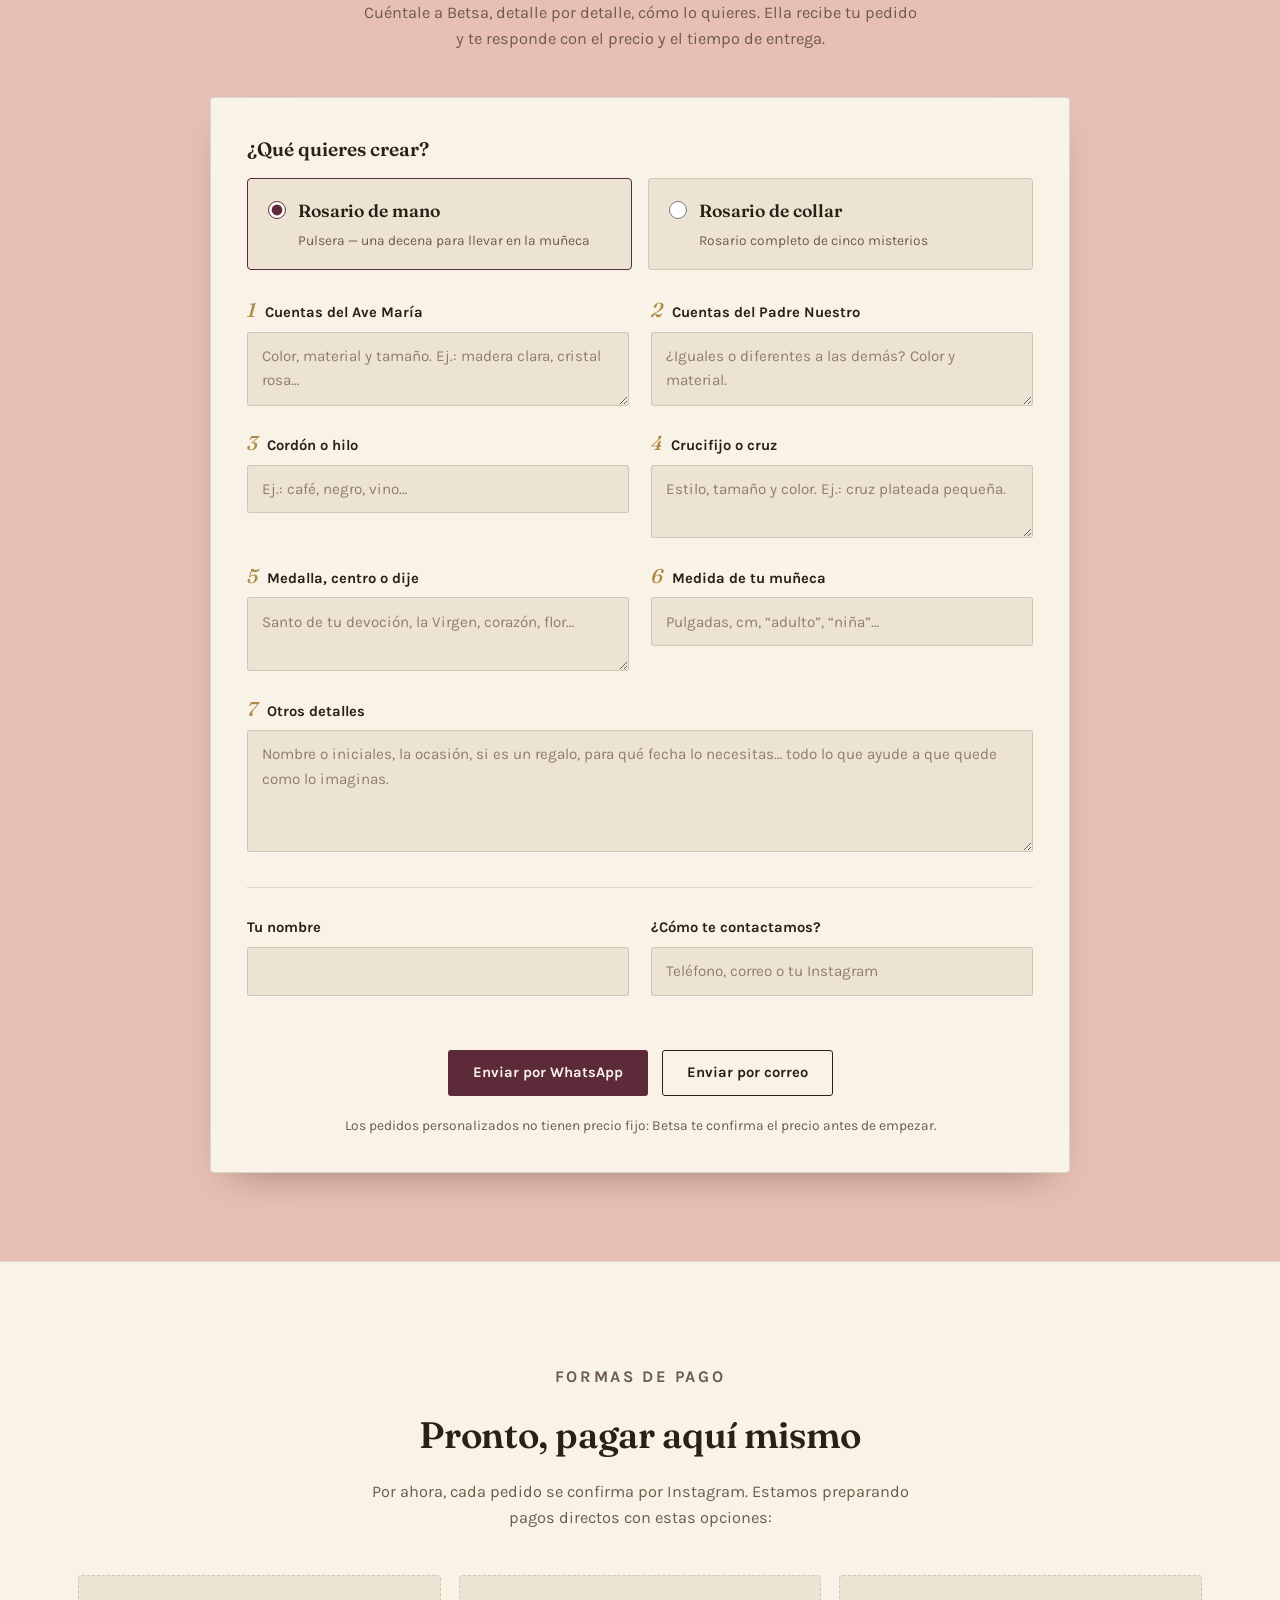
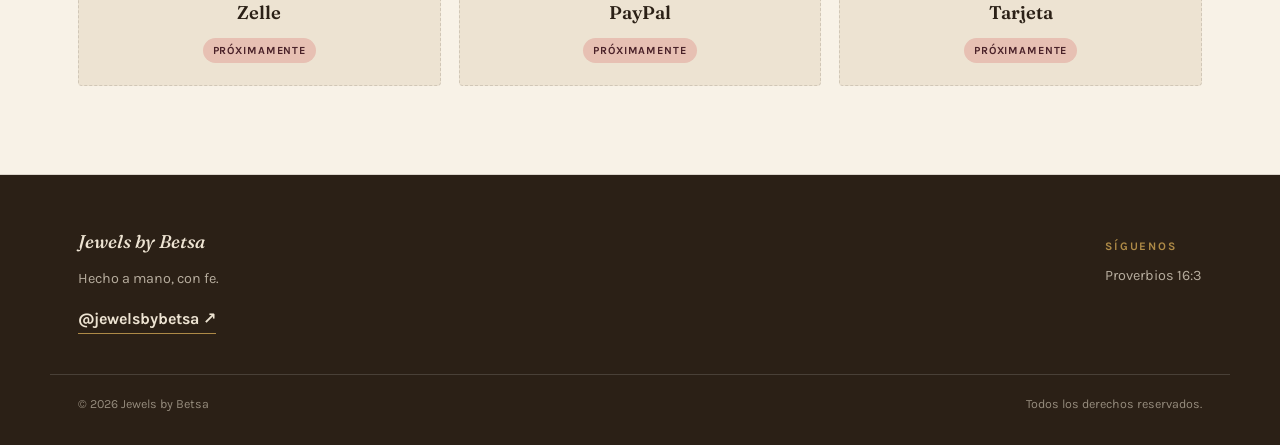
==== commit 17d87644: "SEO: separate English page, hreflang, sitemap and Organization markup - English now lives at /en/ as" ====
--- a/index.html
+++ b/index.html
@@ -3,14 +3,22 @@
 <head>
   <meta charset="utf-8">
   <meta name="viewport" content="width=device-width, initial-scale=1">
-  <title>Jewels by Betsa — Rosarios y pulseras hechos a mano</title>
-  <meta name="description" content="Rosarios, pulseras y collares hechos a mano, con madera, cristal y mucha fe. Handmade rosaries and bracelets by Betsa.">
+  <!-- seo:start (generated by build.js) -->
+  <title>Rosarios y pulseras católicas hechos a mano | Jewels by Betsa</title>
+  <meta name="description" content="Rosarios, rosario-pulseras, denarios de madera y llaveros católicos hechos a mano, con oración. Pide el tuyo o personalízalo a tu gusto.">
+  <link rel="canonical" href="https://jewelsbybetsa.com/">
+  <link rel="alternate" hreflang="es" href="https://jewelsbybetsa.com/">
+  <link rel="alternate" hreflang="en" href="https://jewelsbybetsa.com/en/">
+  <link rel="alternate" hreflang="x-default" href="https://jewelsbybetsa.com/">
   <meta property="og:type" content="website">
-  <meta property="og:title" content="Jewels by Betsa">
-  <meta property="og:description" content="Rosarios, pulseras y collares hechos a mano — cada cuenta, una oración.">
+  <meta property="og:site_name" content="Jewels by Betsa">
+  <meta property="og:title" content="Rosarios y pulseras católicas hechos a mano | Jewels by Betsa">
+  <meta property="og:description" content="Rosarios, rosario-pulseras, denarios de madera y llaveros católicos hechos a mano, con oración. Pide el tuyo o personalízalo a tu gusto.">
   <meta property="og:image" content="https://jewelsbybetsa.com/images/pulseras.jpg">
   <meta property="og:url" content="https://jewelsbybetsa.com/">
-  <link rel="canonical" href="https://jewelsbybetsa.com/">
+  <meta property="og:locale" content="es_US">
+  <script type="application/ld+json">{"@context":"https://schema.org","@type":"Organization","name":"Jewels by Betsa","url":"https://jewelsbybetsa.com/","logo":"https://jewelsbybetsa.com/images/logo.jpg","image":"https://jewelsbybetsa.com/images/pulseras.jpg","description":"Rosarios, rosario-pulseras, denarios de madera y llaveros católicos hechos a mano, con oración. Pide el tuyo o personalízalo a tu gusto.","sameAs":["https://www.instagram.com/jewelsbybetsa/"]}</script>
+  <!-- seo:end -->
   <link rel="icon" href="images/logo.jpg">
   <link rel="preconnect" href="https://fonts.googleapis.com">
   <link rel="preconnect" href="https://fonts.gstatic.com" crossorigin>
@@ -21,7 +29,7 @@
 <header>
   <div class="wrap nav">
     <a class="brand" href="#top">
-      <img src="images/logo.jpg" alt="Jewels by Betsa logo">
+      <img src="images/logo.jpg" alt="Logo de Jewels by Betsa" data-i18n-alt="alt.logo">
       <span class="brand-word">Jewels by Betsa</span>
     </a>
     <nav class="links" id="navLinks">
@@ -35,8 +43,10 @@
     </nav>
     <div class="nav-right">
       <div class="lang-toggle" role="group" aria-label="Language / Idioma">
-        <button type="button" id="btnEs" aria-pressed="true">ES</button>
-        <button type="button" id="btnEn" aria-pressed="false">EN</button>
+        <!-- lang:start (generated by build.js) -->
+        <a id="btnEs" href="./" hreflang="es" lang="es" aria-current="true">ES</a>
+        <a id="btnEn" href="en/" hreflang="en" lang="en">EN</a>
+        <!-- lang:end -->
       </div>
       <button class="menu-btn" id="menuBtn" aria-label="Menu" aria-expanded="false"><span></span></button>
     </div>
@@ -47,8 +57,10 @@
   <section class="hero">
     <div class="wrap">
       <div>
-        <p class="kicker" data-i18n="hero.kicker">PROVERBIOS 16:3</p>
-        <h1 data-i18n="hero.headline">Cada cuenta, una oración.</h1>
+        <h1>
+          <span class="kicker" data-i18n="hero.keywords">Rosarios y pulseras católicas hechos a mano</span>
+          <span class="hero-headline" data-i18n="hero.headline">Cada cuenta, una oración.</span>
+        </h1>
         <p class="lede" data-i18n="hero.sub">Rosarios, pulseras y collares hechos a mano — pieza por pieza, con madera, cristal y mucha fe.</p>
         <div class="hero-ctas">
           <a class="btn btn-primary" href="#coleccion" data-i18n="hero.cta1">Ver la colección</a>
@@ -56,8 +68,8 @@
         </div>
       </div>
       <div class="hero-art" data-reveal>
-        <img class="a" src="images/pulseras.jpg" alt="Pulseras de madera hechas a mano">
-        <img class="b" src="images/story.jpg" alt="Rosario de madera">
+        <img class="a" src="images/pulseras.jpg" alt="Pulseras católicas de madera hechas a mano, con dijes de cruz" data-i18n-alt="alt.hero1">
+        <img class="b" src="images/story.jpg" alt="Rosario de madera hecho a mano" data-i18n-alt="alt.hero2">
         <span class="hero-caption" data-i18n="hero.photocaption">Piezas reales, hechas por Betsa.</span>
       </div>
     </div>
@@ -80,21 +92,21 @@
       </div>
       <div class="grid-collection" data-reveal>
         <div class="card">
-          <div class="thumb"><img src="images/rosario-collar.jpg" alt="Rosario de collar en piedra natural con centro de la Virgen y crucifijo dorado"></div>
+          <div class="thumb"><img src="images/rosario-collar.jpg" alt="Rosario católico hecho a mano en piedra natural, con centro de la Virgen y crucifijo dorado" data-i18n-alt="alt.rosarios"></div>
           <div class="body">
             <h3 data-i18n="rosarios.title">Rosarios</h3>
             <p data-i18n="rosarios.desc">Rosarios completos de cinco misterios, en piedra, cristal o madera, con centro y crucifijo.</p>
           </div>
         </div>
         <div class="card">
-          <div class="thumb"><img src="images/rosario-pulsera.jpg" alt="Rosario-pulsera en tonos rosa con cruz y medalla"></div>
+          <div class="thumb"><img src="images/rosario-pulsera.jpg" alt="Rosario-pulsera hecho a mano en tonos rosa, con cruz y medalla" data-i18n-alt="alt.pulseras"></div>
           <div class="body">
             <h3 data-i18n="pulseras.title">Rosario-pulseras</h3>
             <p data-i18n="pulseras.desc">El rosario completo que se enrolla en tu muñeca — para llevarlo y rezarlo todos los días.</p>
           </div>
         </div>
         <div class="card">
-          <div class="thumb"><img src="images/denario-madera.jpg" alt="Cuentas de madera en cordón con medallas y cruz"></div>
+          <div class="thumb"><img src="images/denario-madera.jpg" alt="Denario de madera hecho a mano, en cordón, con medallas y cruz" data-i18n-alt="alt.denarios"></div>
           <div class="body">
             <h3 data-i18n="denarios.title">Denarios</h3>
             <p data-i18n="denarios.desc">En madera natural y cordón, con cruz y medallas de tus santos favoritos.</p>
@@ -102,11 +114,11 @@
         </div>
         <div class="card">
           <div class="thumb thumb-duo" data-duo>
-            <img class="on" src="images/llavero-denario-rosa.jpg" alt="Denario rosa con perlas, medalla de la Virgen y cruz dorada">
-            <img src="images/denario-rojo.jpg" alt="Denario rojo con cuentas blancas, medalla y cruz dorada">
+            <img class="on" src="images/llavero-denario-rosa.jpg" alt="Llavero-denario rosa con perlas, medalla de la Virgen y cruz dorada" data-i18n-alt="alt.llavero1">
+            <img src="images/denario-rojo.jpg" alt="Denario rojo con cuentas blancas, medalla y cruz dorada" data-i18n-alt="alt.llavero2">
             <div class="duo-dots">
-              <button type="button" aria-pressed="true" aria-label="Foto 1"></button>
-              <button type="button" aria-pressed="false" aria-label="Foto 2"></button>
+              <button type="button" aria-pressed="true" aria-label="Foto 1" data-i18n-aria="photo.1"></button>
+              <button type="button" aria-pressed="false" aria-label="Foto 2" data-i18n-aria="photo.2"></button>
             </div>
           </div>
           <div class="body">
@@ -122,7 +134,7 @@
   <section id="fe" class="faith">
     <div class="wrap">
       <figure class="faith-img" data-reveal>
-        <img src="images/story.jpg" alt="Rosario de madera guardado en el bolsillo">
+        <img src="images/story.jpg" alt="Rosario de madera hecho a mano, guardado en el bolsillo" data-i18n-alt="alt.faith">
         <figcaption data-i18n="faith.imgcaption">Un rosario, siempre en el bolsillo derecho.</figcaption>
       </figure>
       <div class="faith-copy">
@@ -136,7 +148,7 @@
 
   <section class="craft">
     <div class="wrap">
-      <img src="images/craft.jpg" alt="Cuentas de madera y dijes de flor" data-reveal>
+      <img src="images/craft.jpg" alt="Cuentas de madera y dijes de flor para rosarios hechos a mano" data-i18n-alt="alt.craft" data-reveal>
       <div>
         <p class="kicker" data-i18n="craft.kicker">EL PROCESO</p>
         <h2 data-i18n="craft.title">Cuenta por cuenta</h2>
@@ -209,7 +221,7 @@
   <section id="personaliza" class="custom">
     <div class="wrap">
       <div class="section-head center">
-        <p class="kicker" data-i18n="custom.kicker">HECHO A TU MEDIDA</p>
+        <p class="kicker" data-i18n="custom.kicker">ROSARIOS Y PULSERAS PERSONALIZADOS</p>
         <h2 data-i18n="custom.title">Personaliza tu rosario</h2>
         <p data-i18n="custom.sub">Cuéntale a Betsa, detalle por detalle, cómo lo quieres. Ella recibe tu pedido y te responde con el precio y el tiempo de entrega.</p>
       </div>
@@ -317,6 +329,7 @@
   </div>
 </footer>
 
+<script src="js/i18n.js"></script>
 <script src="js/main.js"></script>
 </body>
 </html>
--- a/css/styles.css
+++ b/css/styles.css
@@ -108,7 +108,7 @@
   backdrop-filter:blur(10px);
   border-bottom:1px solid var(--border);
 }
-.nav{display:flex;align-items:center;justify-content:space-between;padding:14px 0;gap:16px;}
+.nav{display:flex;align-items:center;justify-content:space-between;padding-top:14px;padding-bottom:14px;gap:16px;}
 .brand{display:flex;align-items:center;gap:.65rem;text-decoration:none;}
 .brand img{width:40px;height:40px;border-radius:50%;object-fit:cover;box-shadow:0 0 0 2px var(--surface), 0 0 0 3px var(--gold);}
 .brand-word{font-family:'Fraunces',serif;font-style:italic;font-weight:500;font-size:1.15rem;color:var(--ink);}
@@ -122,11 +122,12 @@
 .lang-toggle{
   display:flex;border:1.5px solid var(--ink);border-radius:999px;overflow:hidden;font-size:.75rem;font-weight:700;
 }
-.lang-toggle button{
-  background:transparent;border:0;padding:.4rem .8rem;cursor:pointer;color:var(--ink);font-family:'Karla',sans-serif;font-weight:700;
+.lang-toggle a{
+  background:transparent;border:0;padding:.4rem .8rem;cursor:pointer;text-decoration:none;display:block;color:var(--ink);font-family:'Karla',sans-serif;font-weight:700;
   letter-spacing:.04em;
 }
-.lang-toggle button[aria-pressed="true"]{background:var(--wine);color:var(--surface);}
+.lang-toggle a[aria-current="true"]{background:var(--wine);color:var(--surface);}
+.lang-toggle a:focus-visible{outline:2px solid var(--wine);outline-offset:2px;}
 .menu-btn{display:none;background:none;border:1.5px solid var(--ink);border-radius:4px;padding:.4rem .6rem;cursor:pointer;}
 .menu-btn span, .menu-btn span::before, .menu-btn span::after{
   content:"";display:block;width:18px;height:2px;background:var(--ink);position:relative;
@@ -151,6 +152,8 @@
 /* ---------- Hero ---------- */
 .hero{padding-top:64px;padding-bottom:40px;}
 .hero .wrap{display:grid;grid-template-columns:1.05fr .95fr;gap:56px;align-items:center;}
+.hero h1 .kicker{display:block;line-height:1.5;margin-bottom:14px;}
+.hero h1 .hero-headline{display:block;}
 .hero h1{font-size:clamp(2.3rem,4.4vw,3.4rem);line-height:1.08;margin-top:14px;}
 .hero p.lede{font-size:1.08rem;color:var(--muted);margin-top:20px;max-width:46ch;}
 .hero-ctas{display:flex;gap:14px;margin-top:32px;flex-wrap:wrap;}
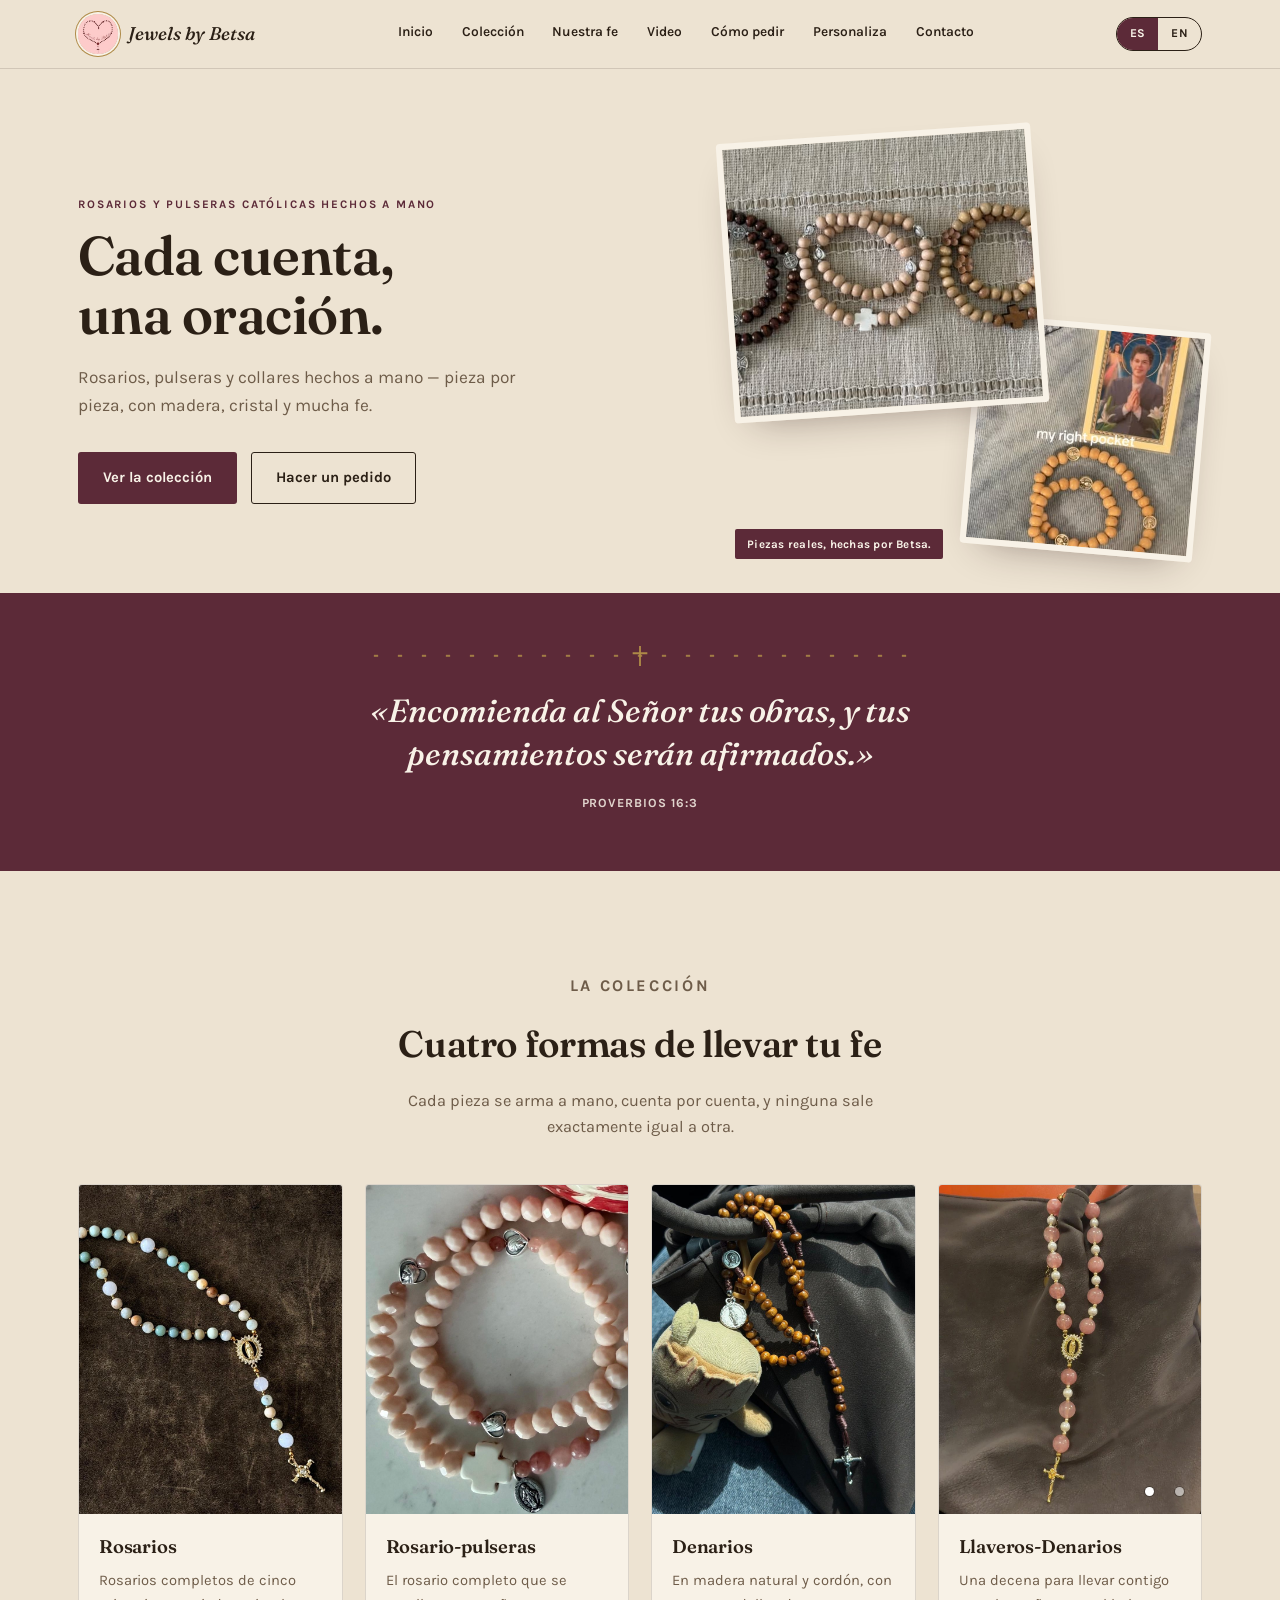
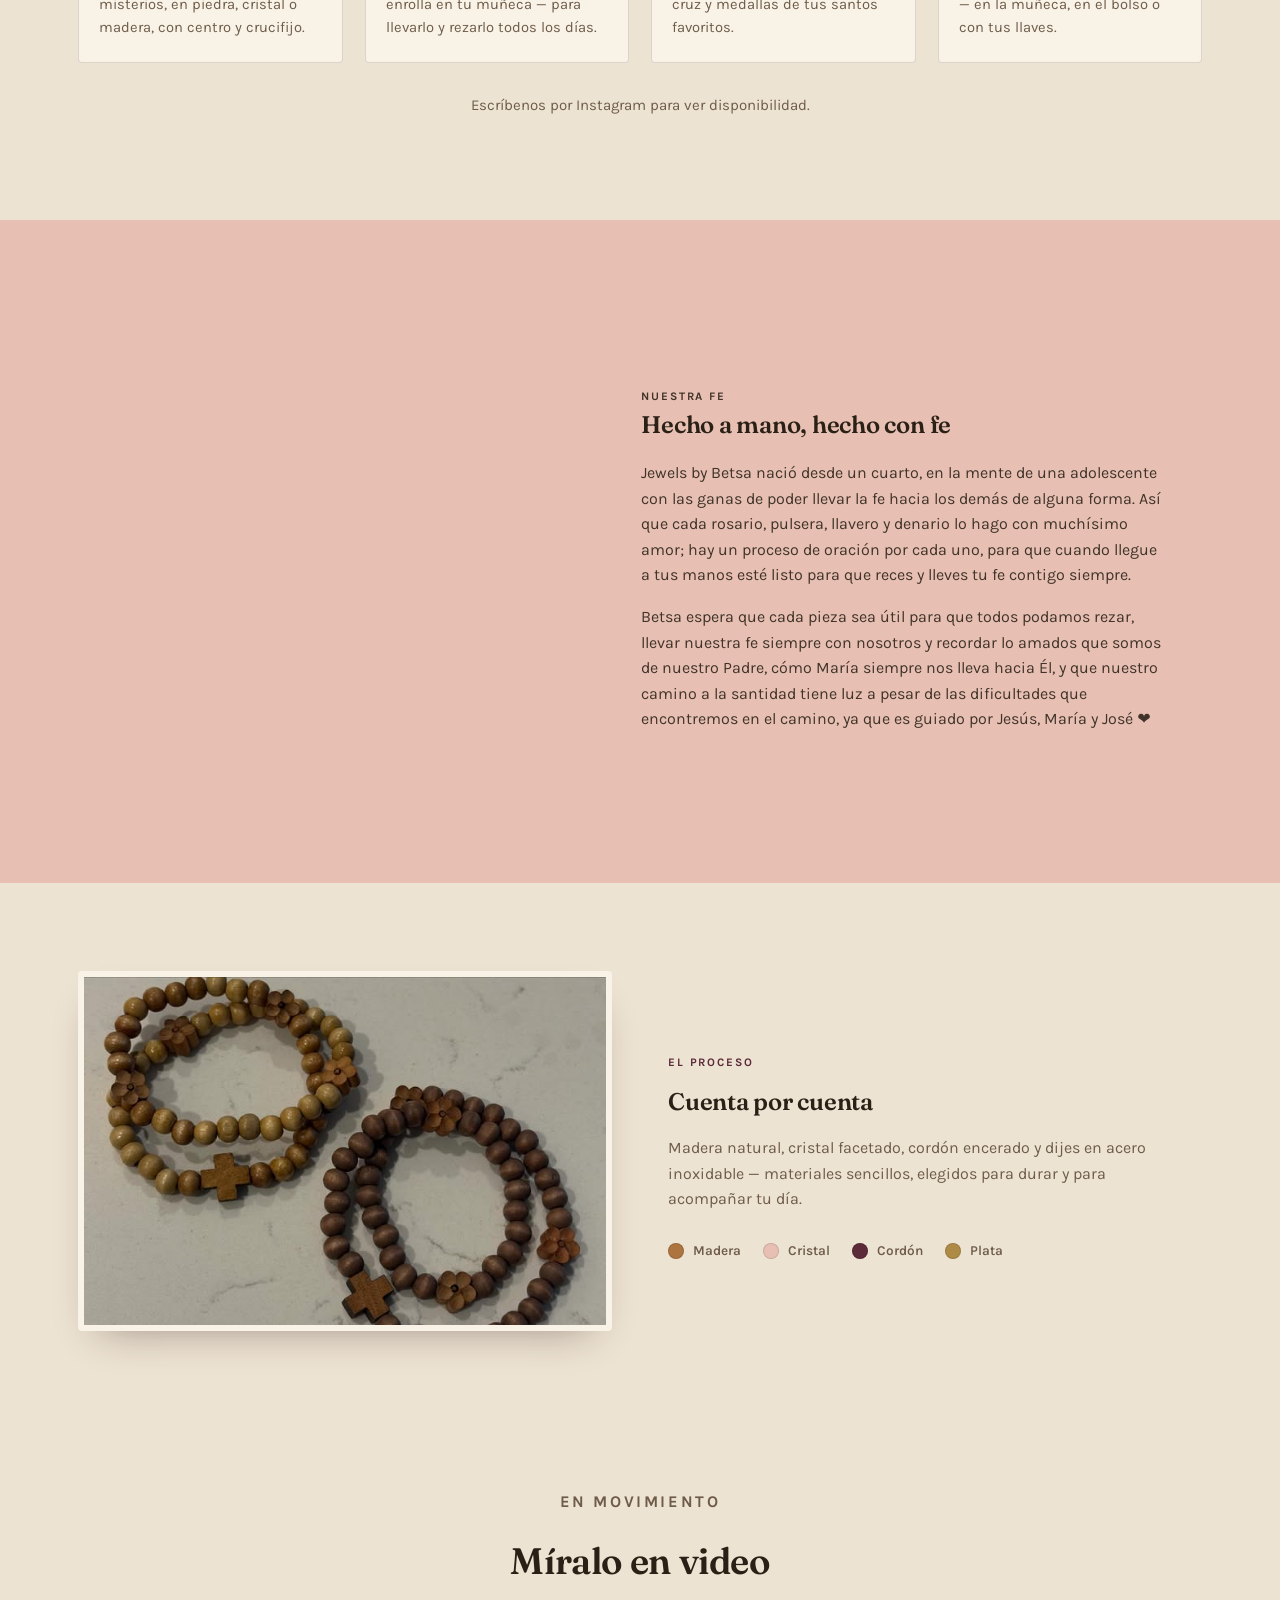
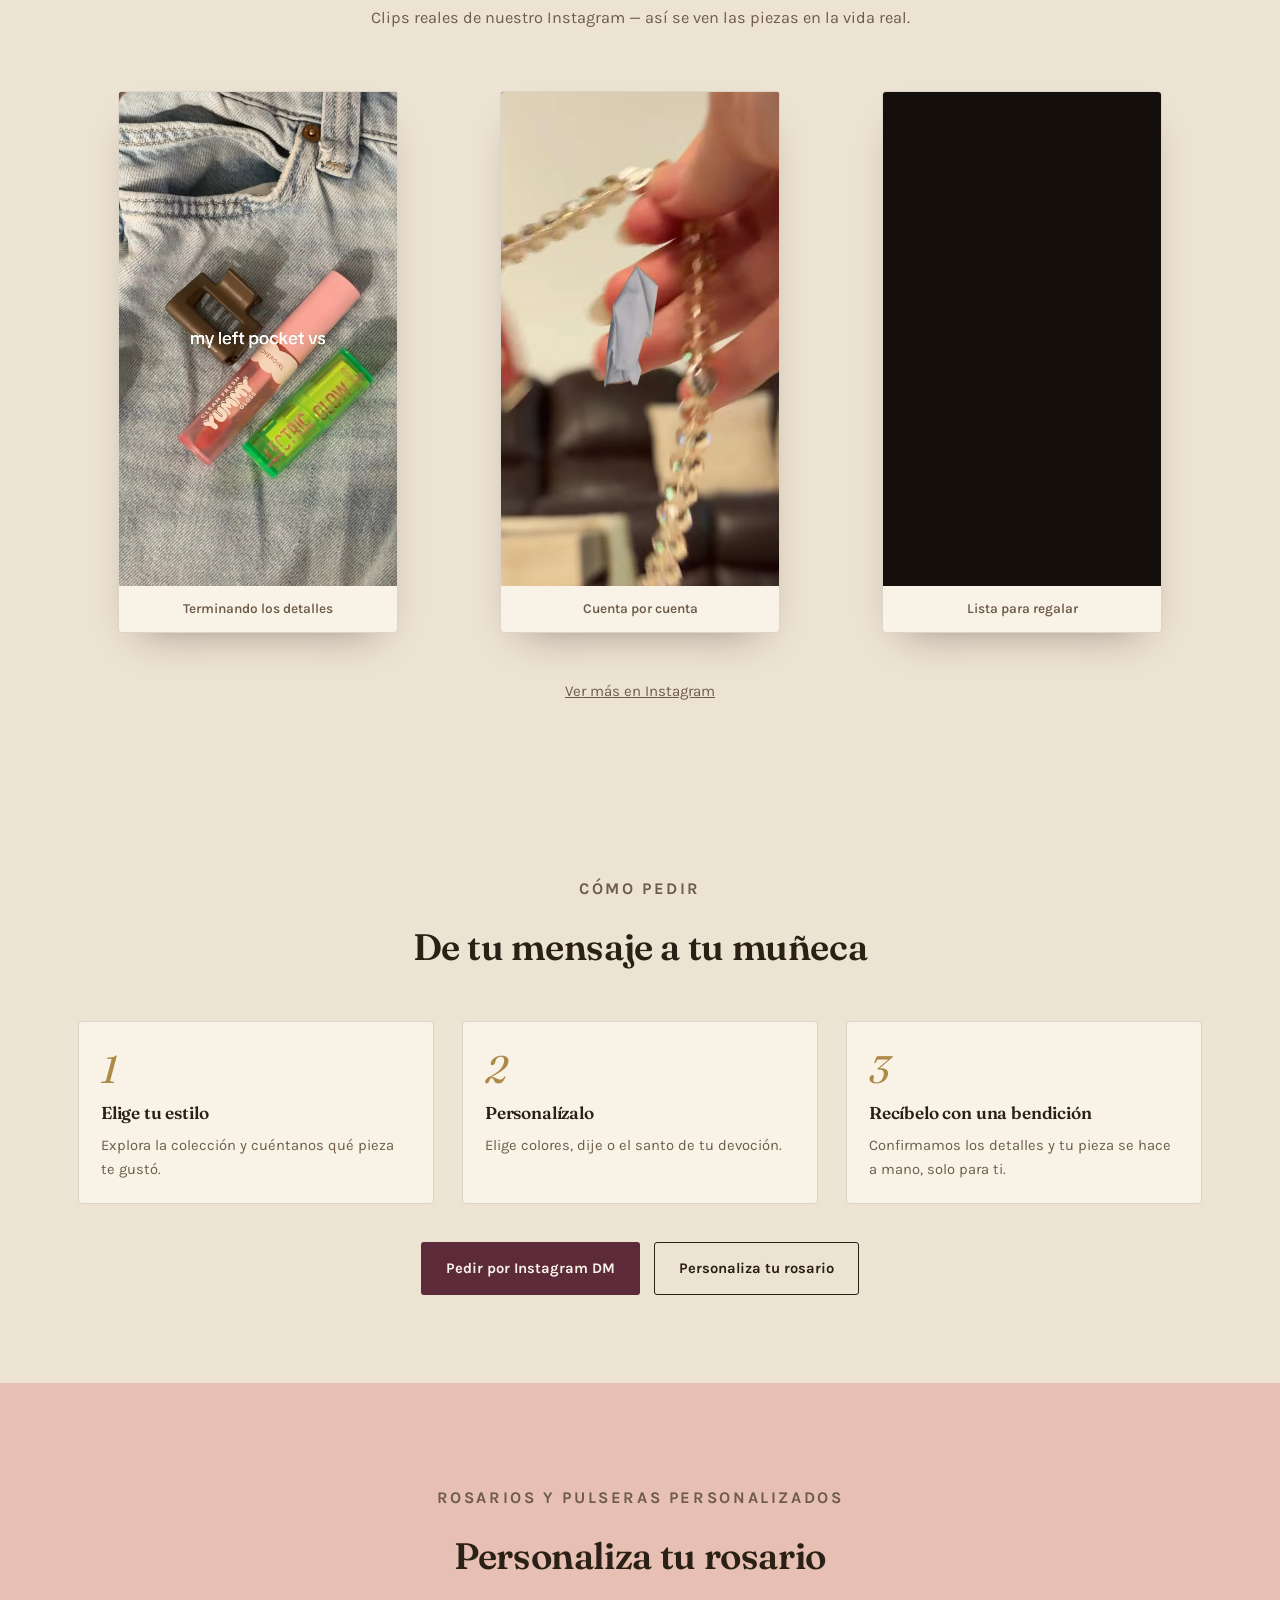
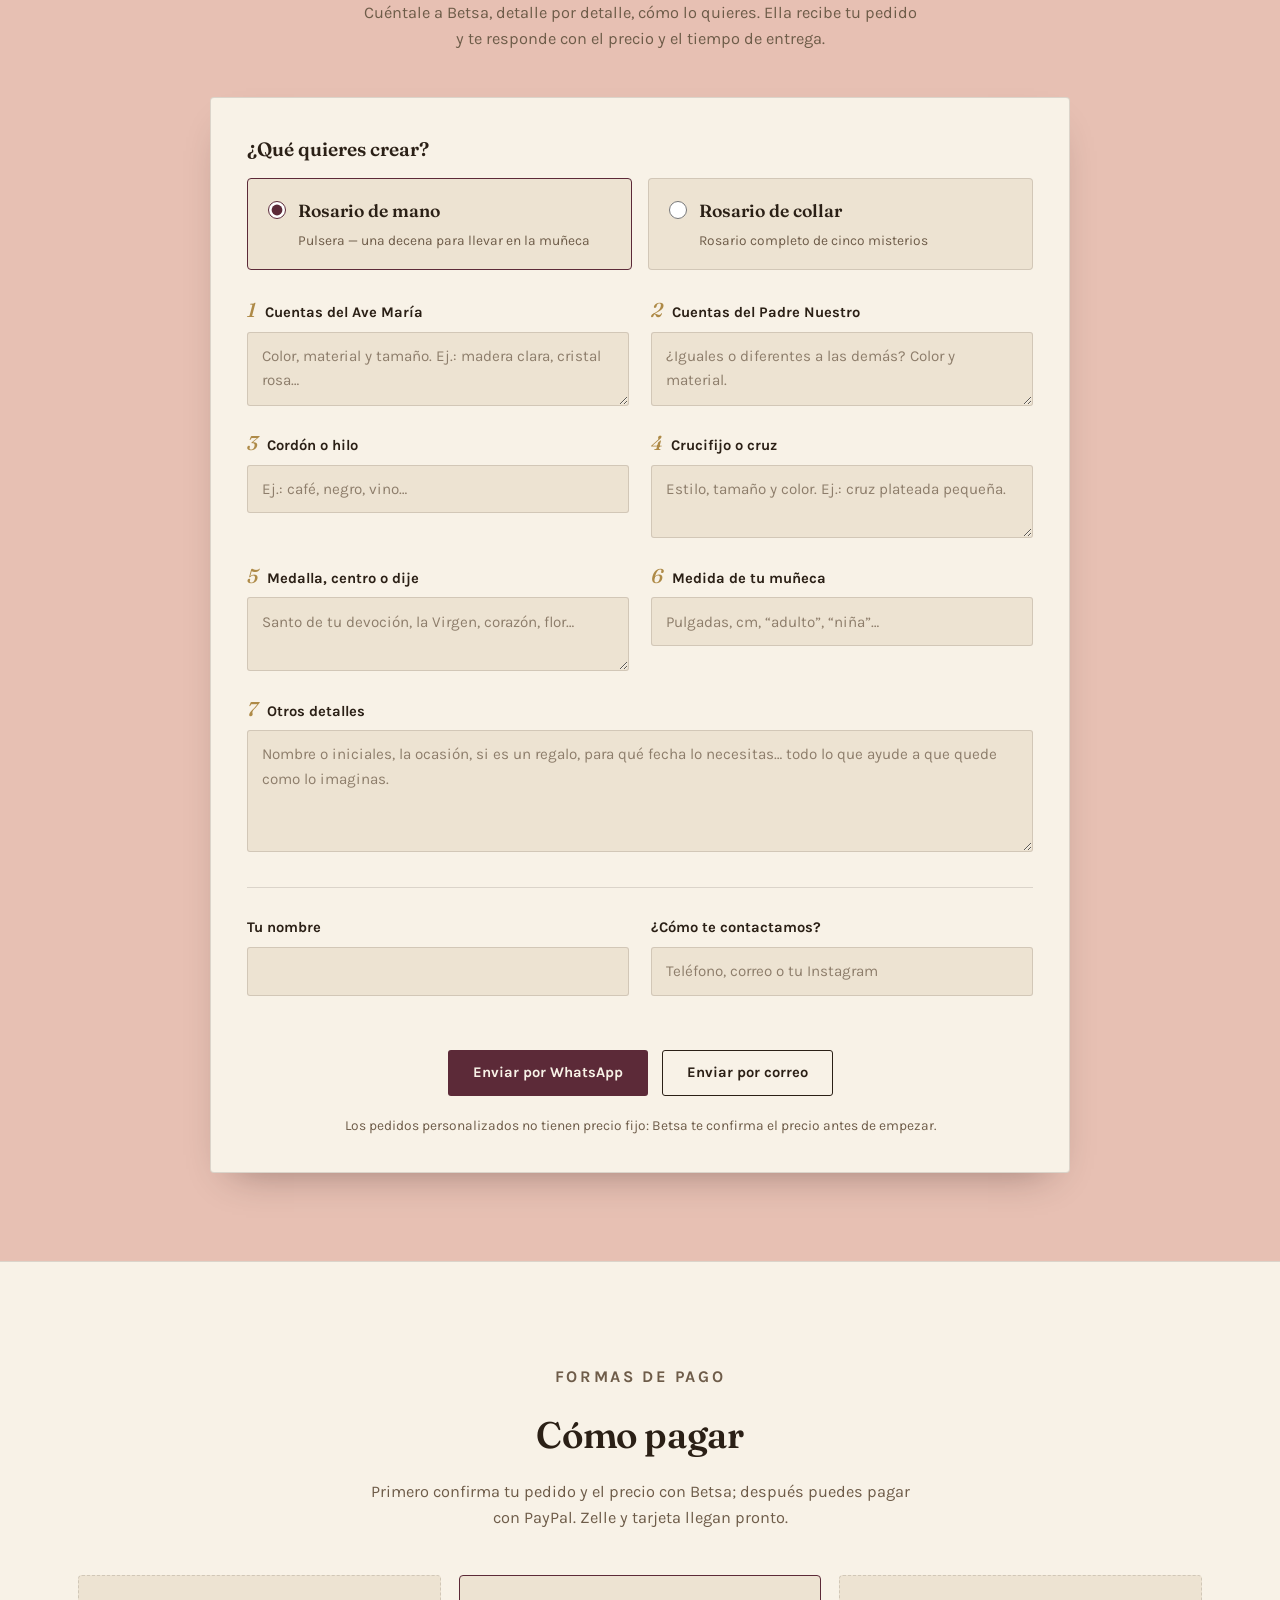
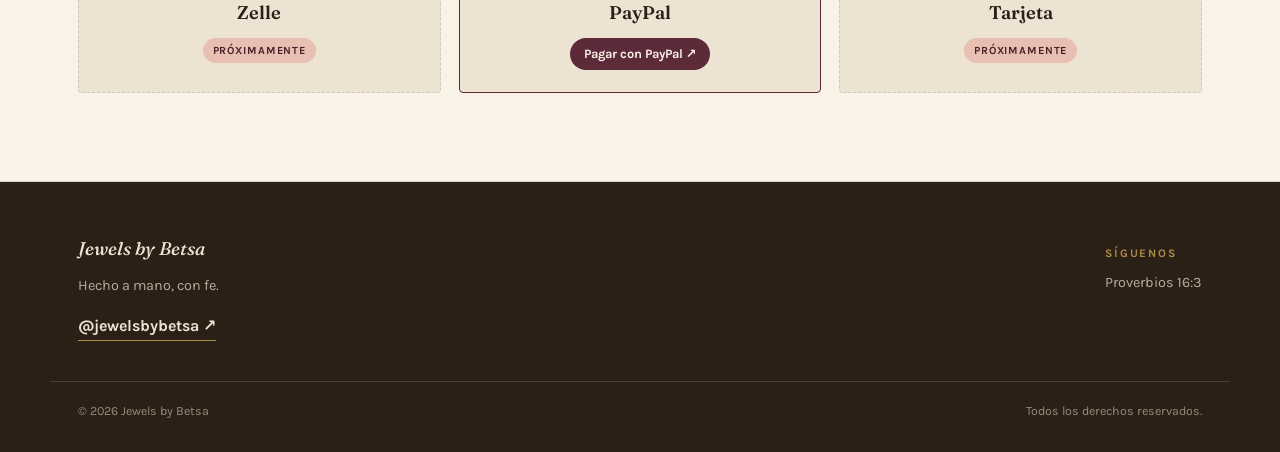
==== commit 91ff8551: "Add PayPal payment link Co-Authored-By: Claude Fable 5.2 <noreply@anthropic.com> Claude-Session: htt" ====
--- a/index.html
+++ b/index.html
@@ -298,13 +298,13 @@
     <div class="wrap">
       <div class="section-head center">
         <p class="kicker" data-i18n="pay.kicker">FORMAS DE PAGO</p>
-        <h2 data-i18n="pay.title">Pronto, pagar aquí mismo</h2>
-        <p data-i18n="pay.body">Por ahora, cada pedido se confirma por Instagram. Estamos preparando pagos directos con estas opciones:</p>
+        <h2 data-i18n="pay.title">Cómo pagar</h2>
+        <p data-i18n="pay.body">Primero confirma tu pedido y el precio con Betsa; después puedes pagar con PayPal. Zelle y tarjeta llegan pronto.</p>
       </div>
       <!-- Placeholder only — wire real payment links/buttons here when ready (e.g. Zelle QR, PayPal.me link, Stripe payment link). -->
       <div class="pay-methods">
         <div class="pay-card"><div class="method">Zelle</div><span class="soon" data-i18n="pay.soon">Próximamente</span></div>
-        <div class="pay-card"><div class="method">PayPal</div><span class="soon" data-i18n="pay.soon">Próximamente</span></div>
+        <a class="pay-card pay-card-live" href="https://paypal.me/juancamachobd" target="_blank" rel="noopener"><div class="method">PayPal</div><span class="pay-go" data-i18n="pay.paypal.cta">Pagar con PayPal ↗</span></a>
         <div class="pay-card"><div class="method" data-i18n="pay.card">Tarjeta</div><span class="soon" data-i18n="pay.soon">Próximamente</span></div>
       </div>
     </div>
--- a/css/styles.css
+++ b/css/styles.css
@@ -311,6 +311,16 @@
   display:inline-block;margin-top:10px;font-size:.68rem;font-weight:700;letter-spacing:.08em;text-transform:uppercase;
   background:var(--blush);color:var(--wine-strong);padding:4px 10px;border-radius:999px;
 }
+a.pay-card-live{
+  display:block;text-decoration:none;border-style:solid;border-color:var(--wine);
+  transition:transform .15s ease;
+}
+a.pay-card-live:hover{transform:translateY(-2px);}
+a.pay-card-live:focus-visible{outline:2px solid var(--wine);outline-offset:3px;}
+.pay-go{
+  display:inline-block;margin-top:10px;font-size:.8rem;font-weight:700;
+  background:var(--wine);color:var(--surface);padding:6px 14px;border-radius:999px;
+}
 @media (max-width:700px){.pay-methods{grid-template-columns:1fr;}}
 
 /* ---------- Footer ---------- */
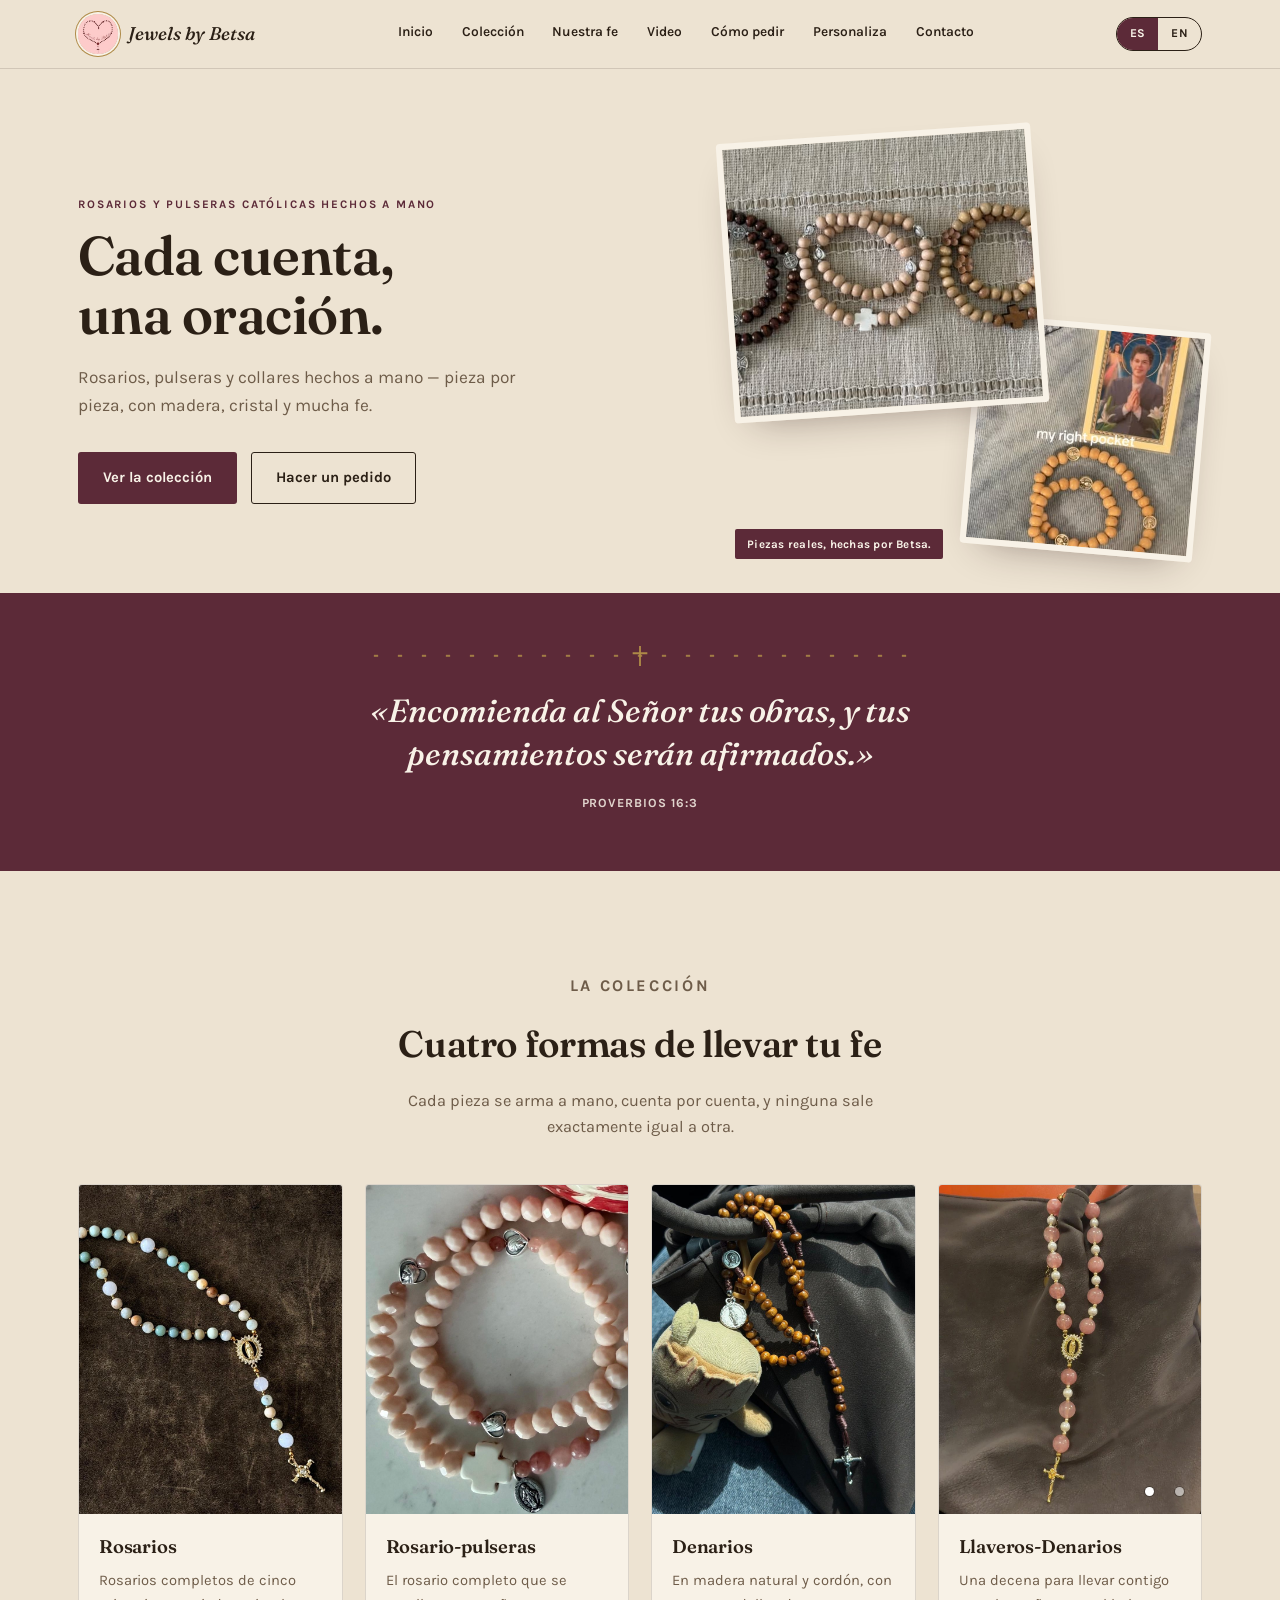
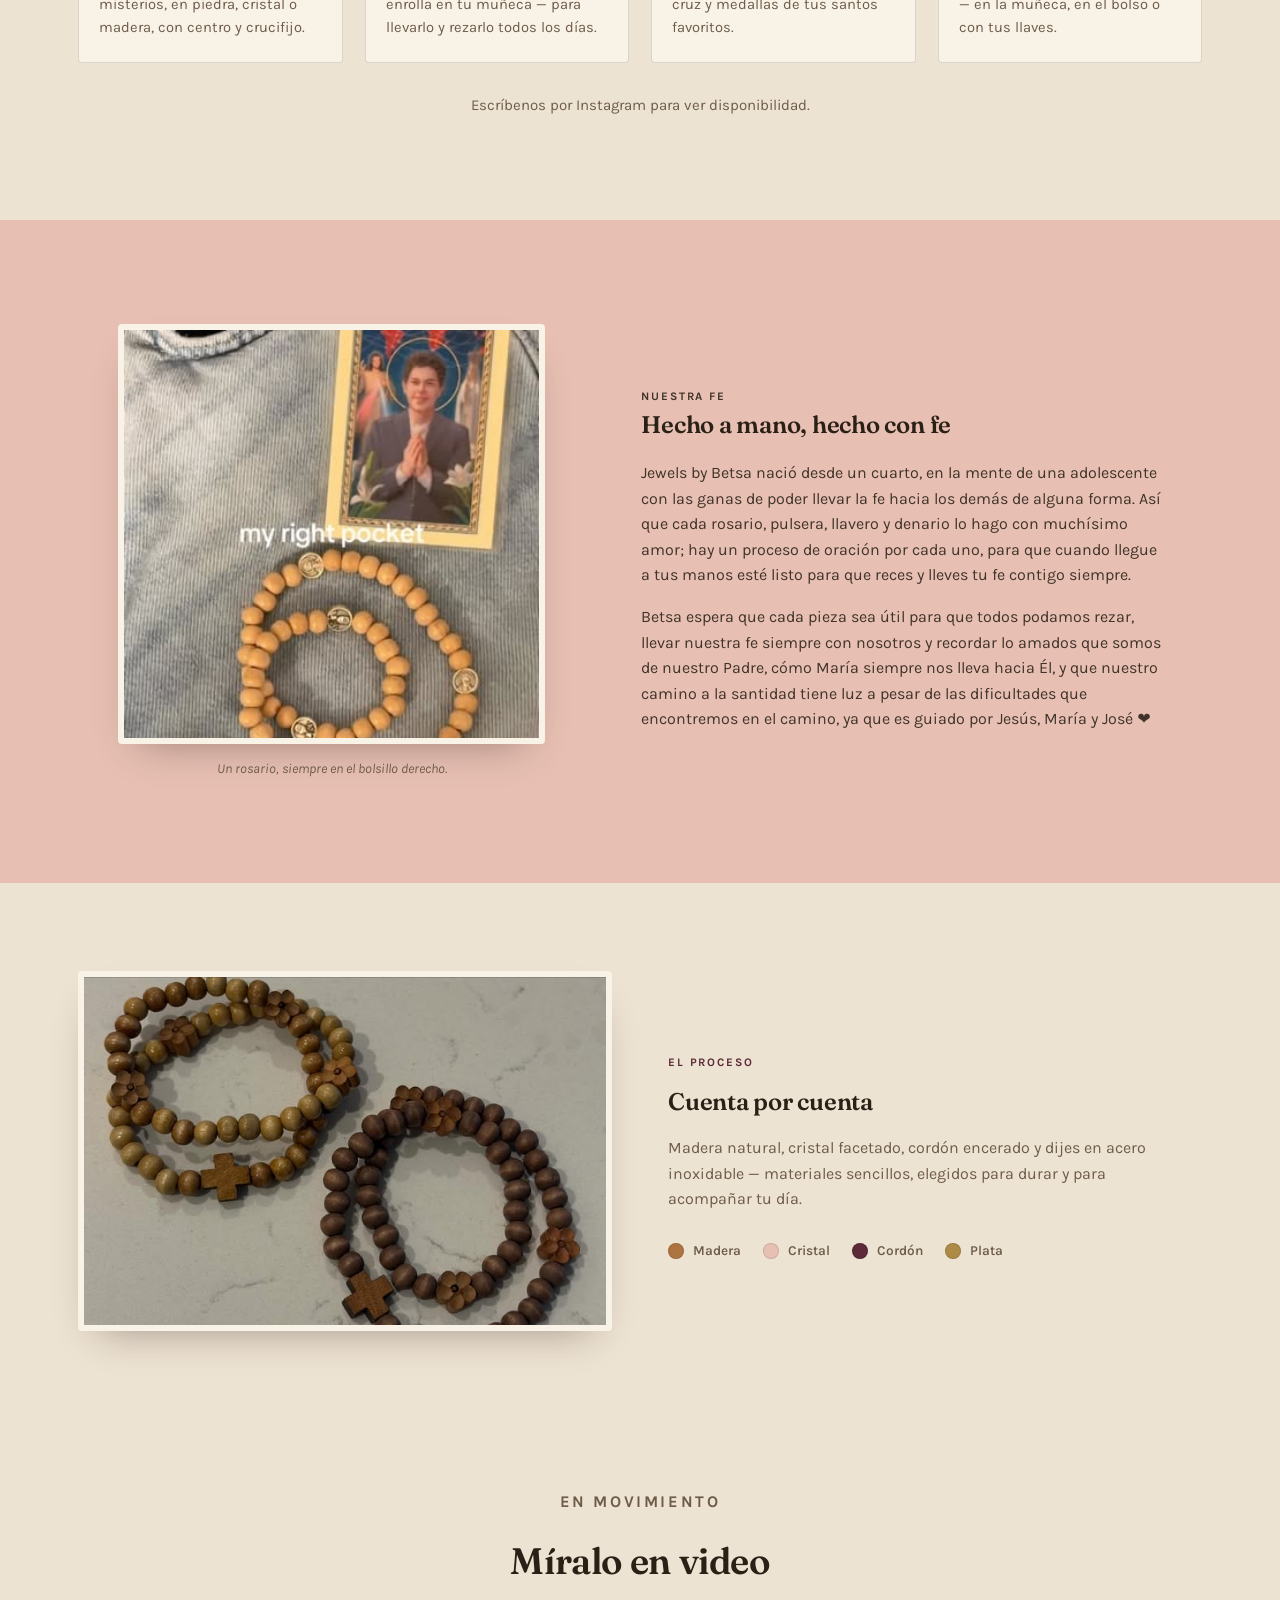
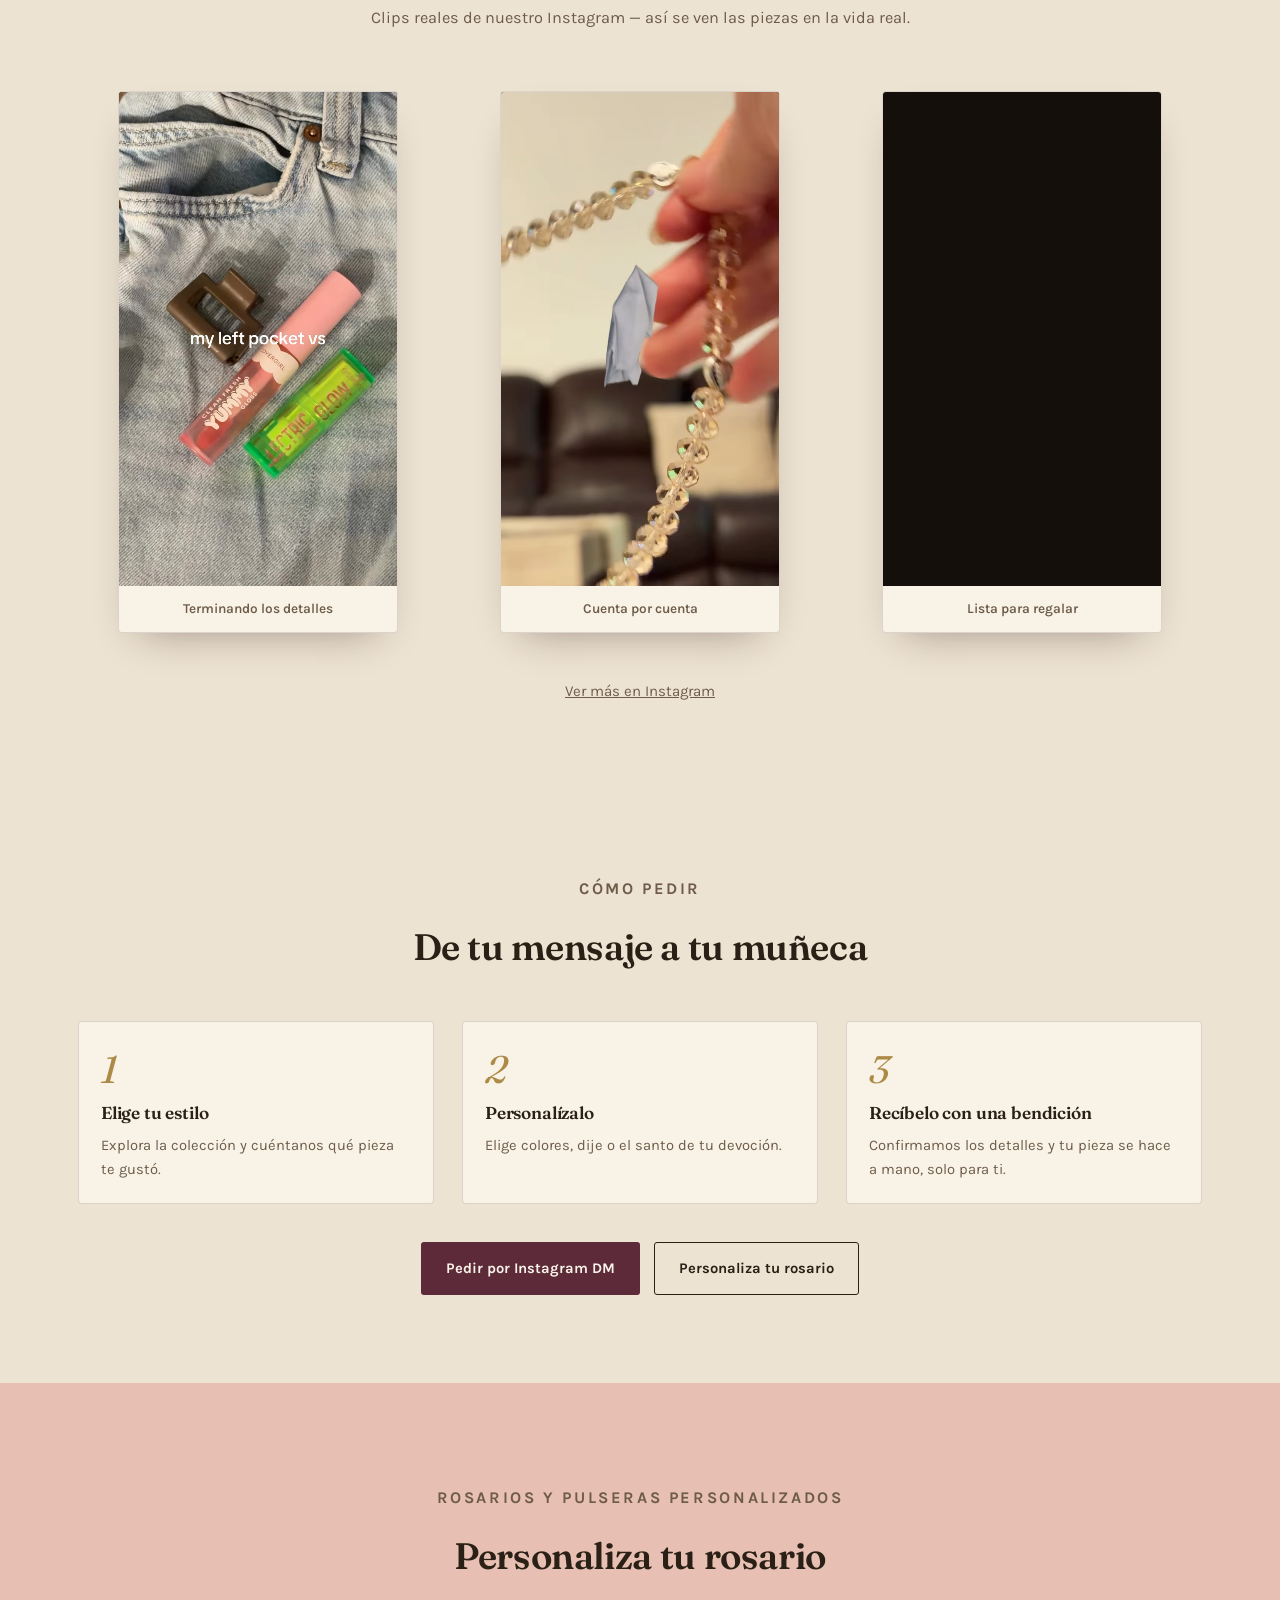
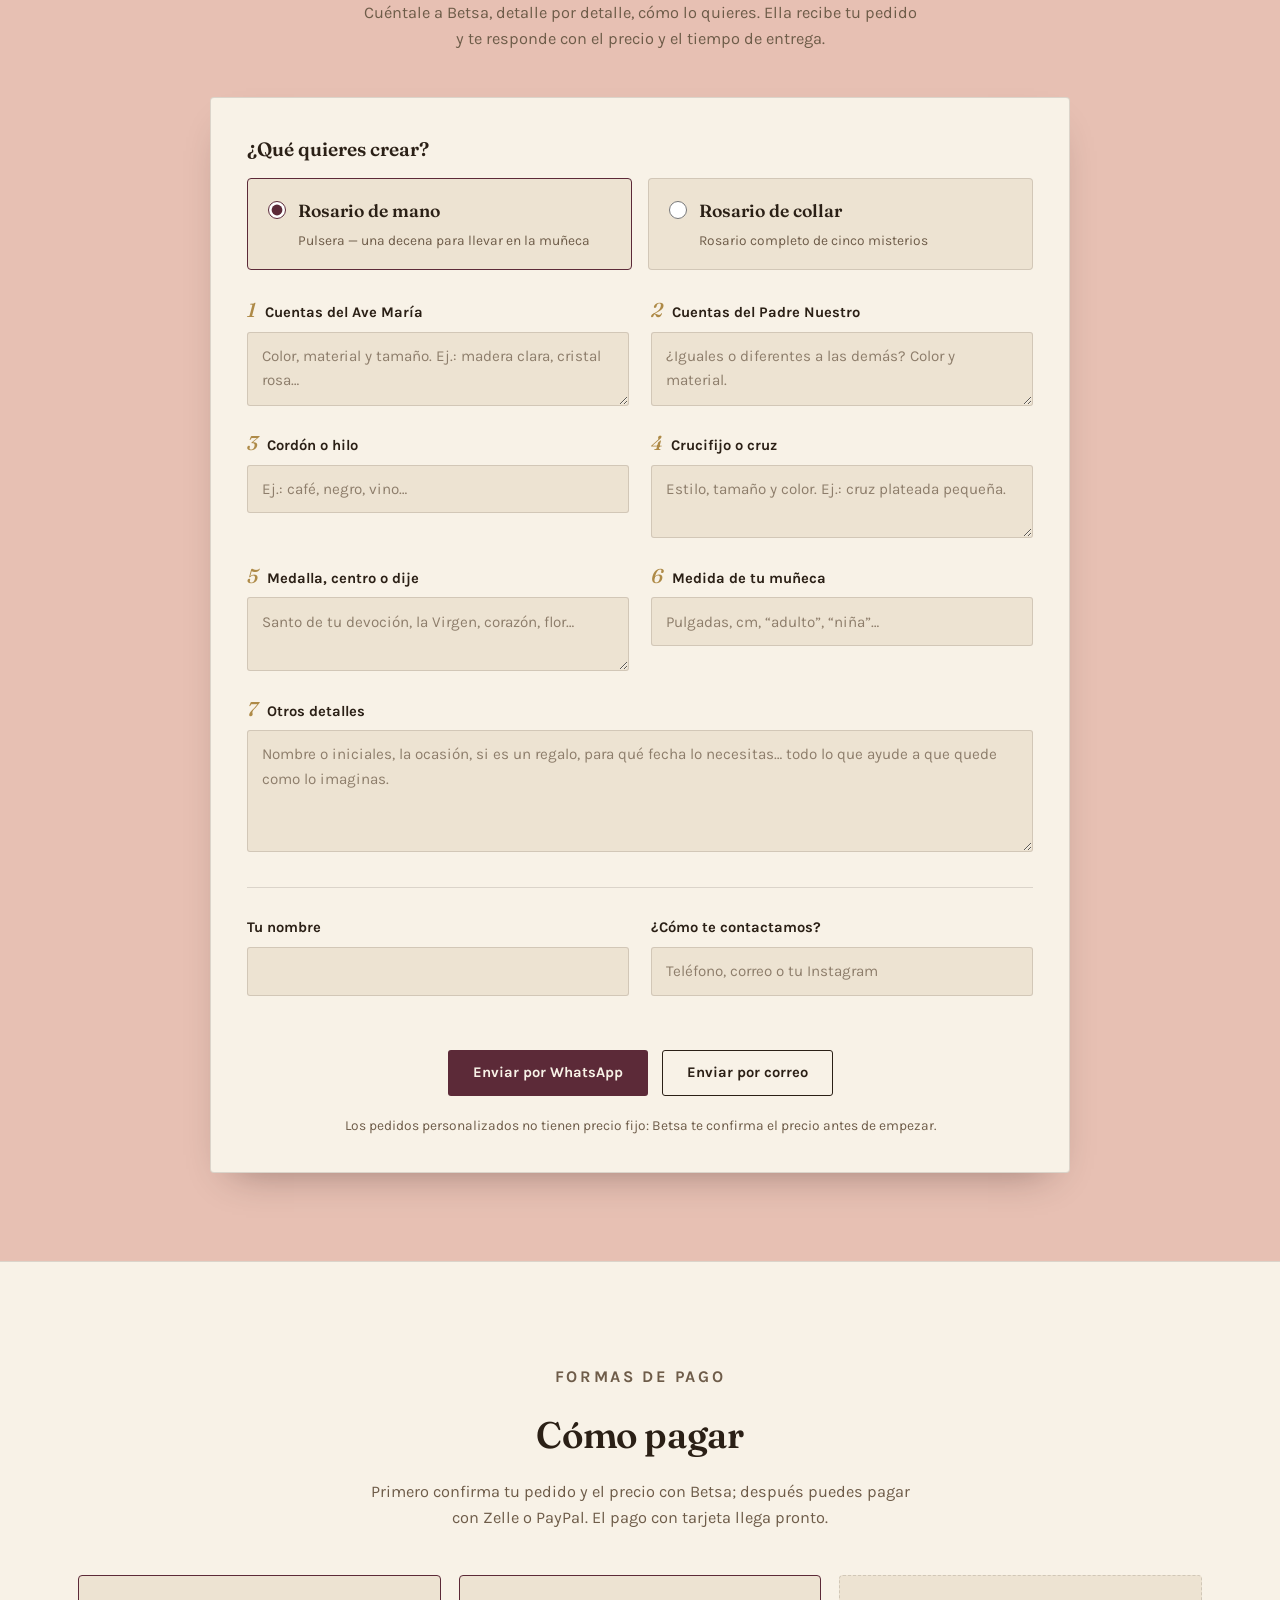
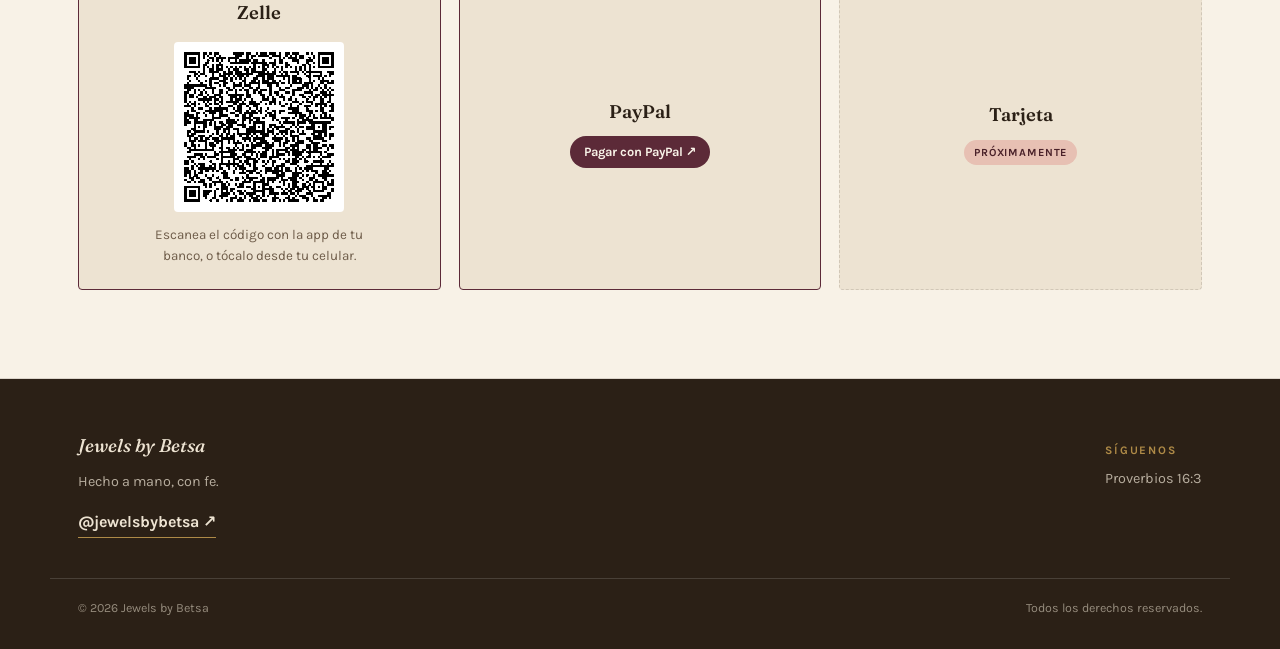
==== commit 1f0db08c: "Add Zelle QR code to payment options Co-Authored-By: Claude Fable 5.2 <noreply@anthropic.com> Claude" ====
--- a/index.html
+++ b/index.html
@@ -299,11 +299,15 @@
       <div class="section-head center">
         <p class="kicker" data-i18n="pay.kicker">FORMAS DE PAGO</p>
         <h2 data-i18n="pay.title">Cómo pagar</h2>
-        <p data-i18n="pay.body">Primero confirma tu pedido y el precio con Betsa; después puedes pagar con PayPal. Zelle y tarjeta llegan pronto.</p>
+        <p data-i18n="pay.body">Primero confirma tu pedido y el precio con Betsa; después puedes pagar con Zelle o PayPal. El pago con tarjeta llega pronto.</p>
       </div>
       <!-- Placeholder only — wire real payment links/buttons here when ready (e.g. Zelle QR, PayPal.me link, Stripe payment link). -->
       <div class="pay-methods">
-        <div class="pay-card"><div class="method">Zelle</div><span class="soon" data-i18n="pay.soon">Próximamente</span></div>
+        <a class="pay-card pay-card-live pay-card-qr" href="https://enroll.zellepay.com/qr-codes?data=ewogICJuYW1lIiA6ICJKVUFOIiwKICAidG9rZW4iIDogIjMyMTQ0NzAxMzUiLAogICJhY3Rpb24iIDogInBheW1lbnQiCn0=" target="_blank" rel="noopener">
+          <div class="method">Zelle</div>
+          <img class="zelle-qr" src="images/zelle-qr.png" width="600" height="600" alt="Código QR de Zelle para pagar a Jewels by Betsa" data-i18n-alt="alt.zelle">
+          <span class="pay-note" data-i18n="pay.zelle.note">Escanea el código con la app de tu banco, o tócalo desde tu celular.</span>
+        </a>
         <a class="pay-card pay-card-live" href="https://paypal.me/juancamachobd" target="_blank" rel="noopener"><div class="method">PayPal</div><span class="pay-go" data-i18n="pay.paypal.cta">Pagar con PayPal ↗</span></a>
         <div class="pay-card"><div class="method" data-i18n="pay.card">Tarjeta</div><span class="soon" data-i18n="pay.soon">Próximamente</span></div>
       </div>
--- a/css/styles.css
+++ b/css/styles.css
@@ -312,11 +312,17 @@
   background:var(--blush);color:var(--wine-strong);padding:4px 10px;border-radius:999px;
 }
 a.pay-card-live{
-  display:block;text-decoration:none;border-style:solid;border-color:var(--wine);
+  display:flex;text-decoration:none;border-style:solid;border-color:var(--wine);
   transition:transform .15s ease;
 }
 a.pay-card-live:hover{transform:translateY(-2px);}
 a.pay-card-live:focus-visible{outline:2px solid var(--wine);outline-offset:3px;}
+.pay-card{display:flex;flex-direction:column;align-items:center;justify-content:center;}
+.zelle-qr{
+  width:170px;height:170px;margin-top:14px;padding:8px;background:#fff;border-radius:4px;
+  image-rendering:pixelated;
+}
+.pay-note{margin-top:12px;font-size:.84rem;color:var(--muted);max-width:26ch;}
 .pay-go{
   display:inline-block;margin-top:10px;font-size:.8rem;font-weight:700;
   background:var(--wine);color:var(--surface);padding:6px 14px;border-radius:999px;
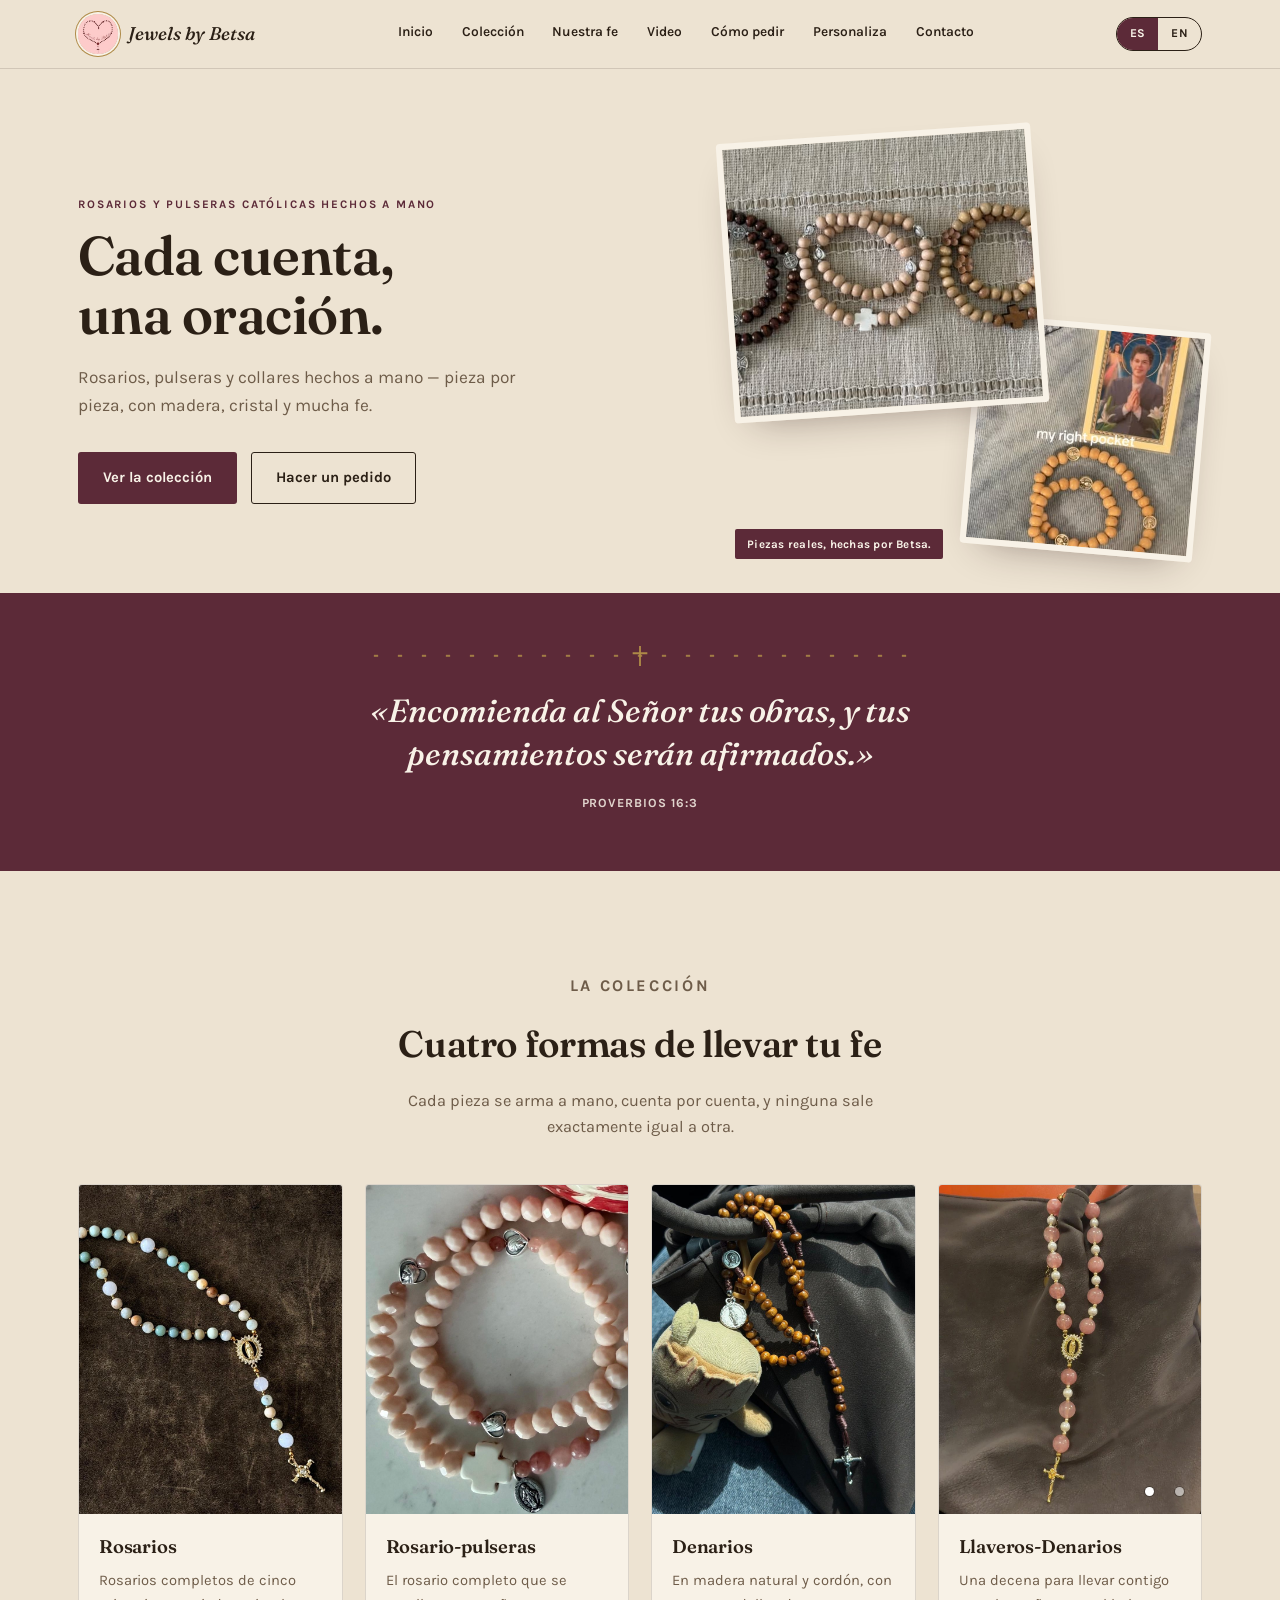
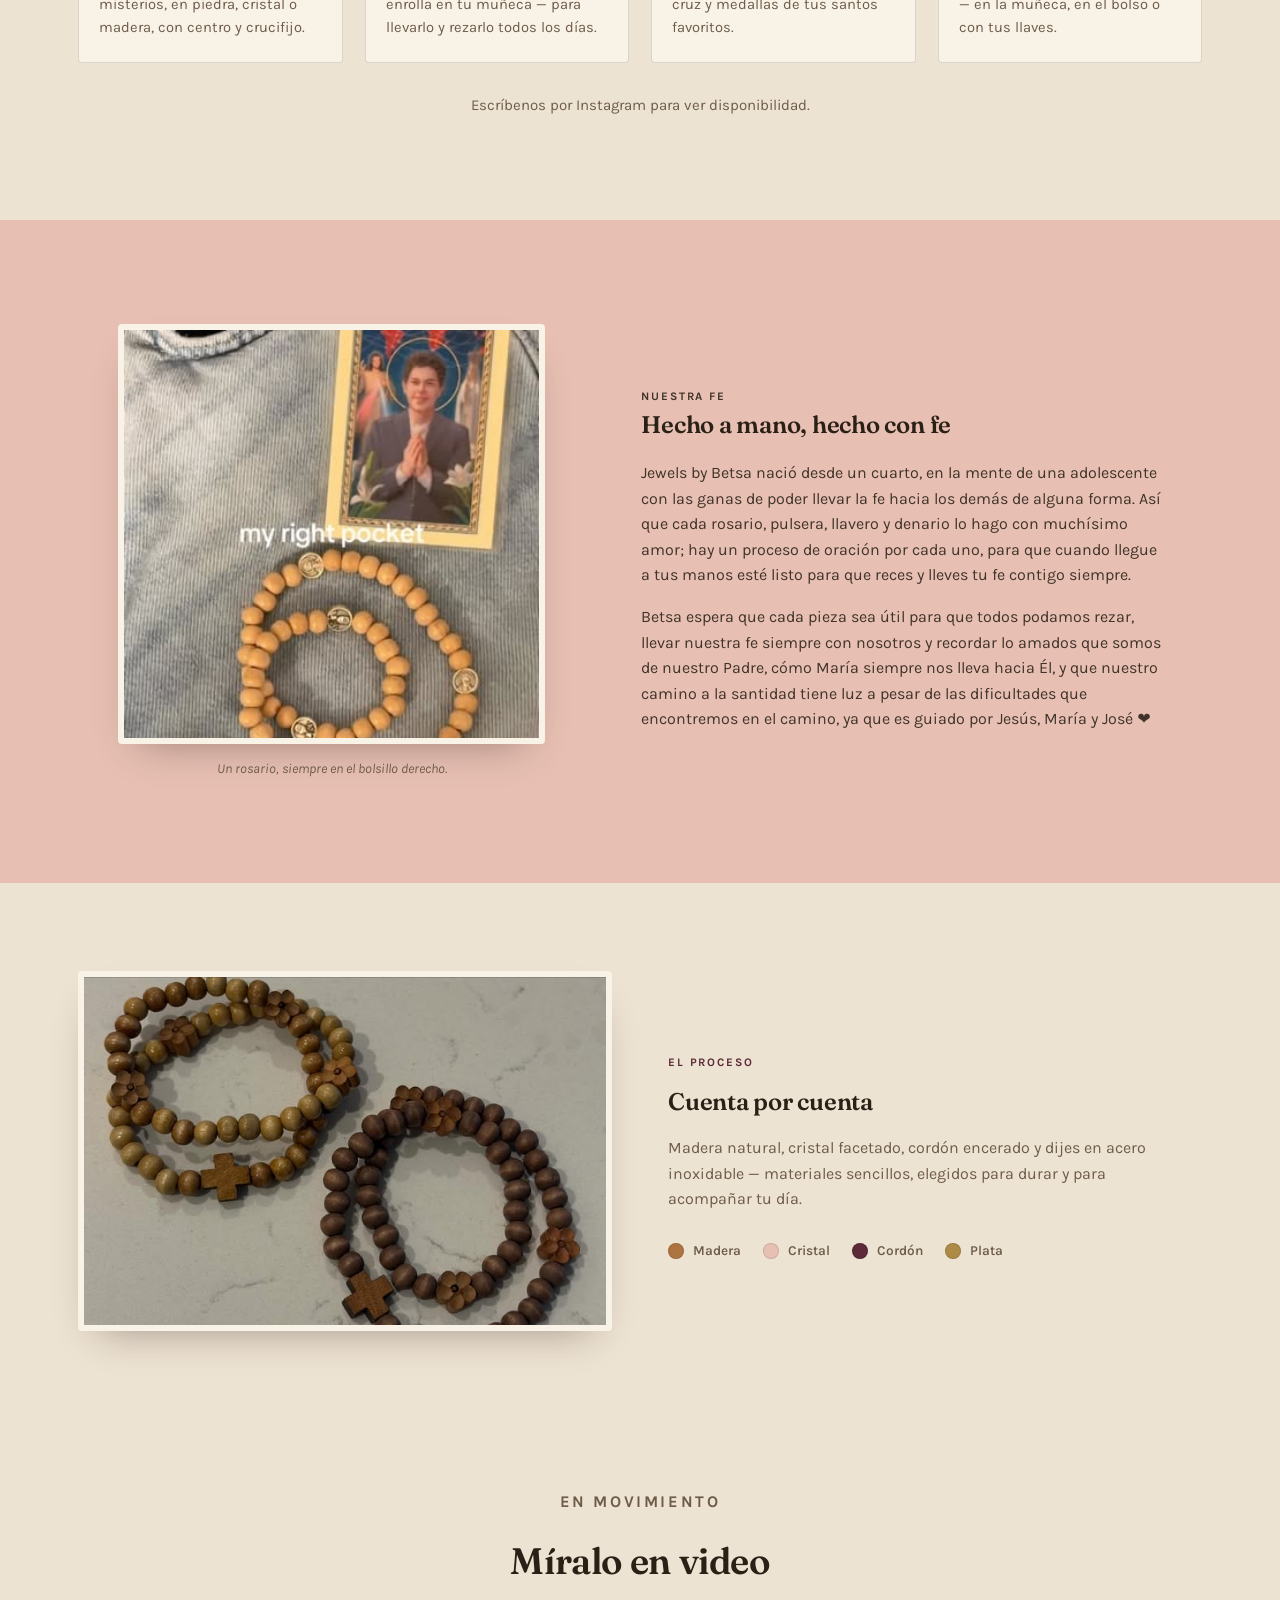
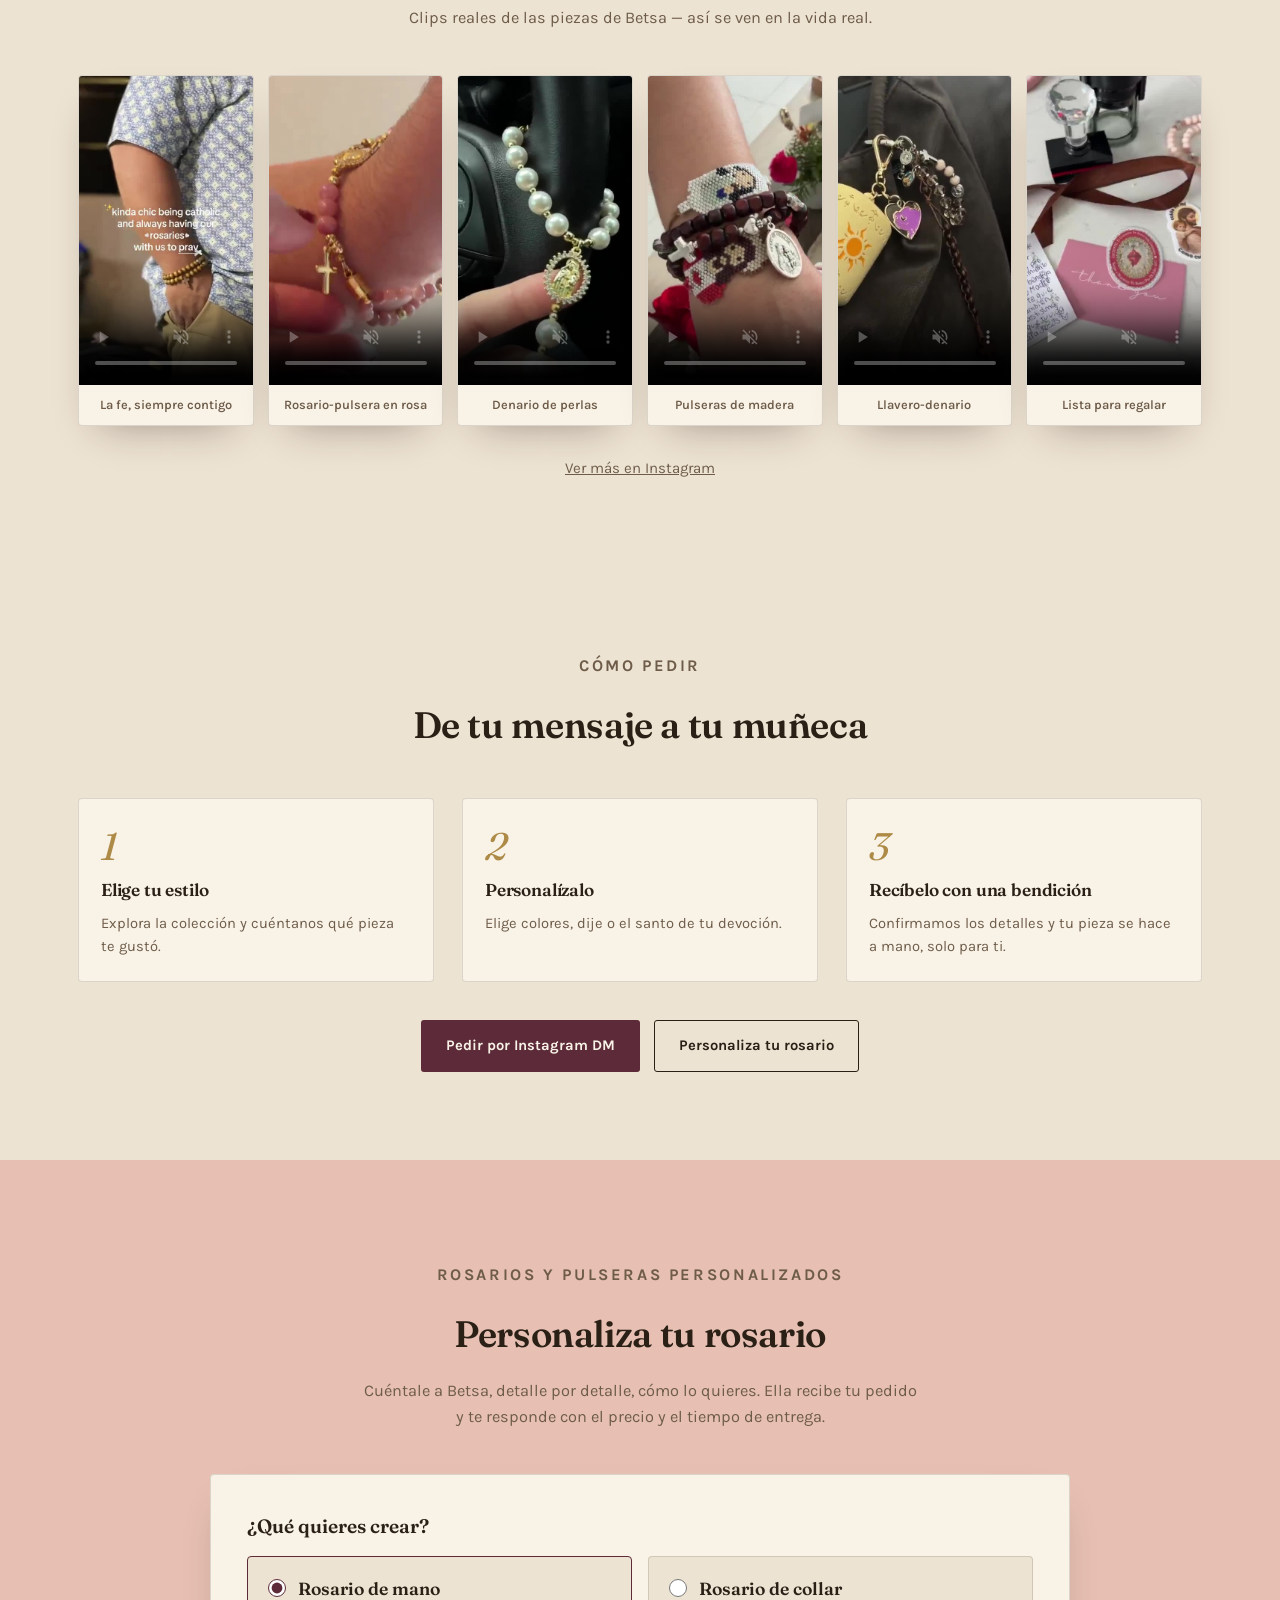
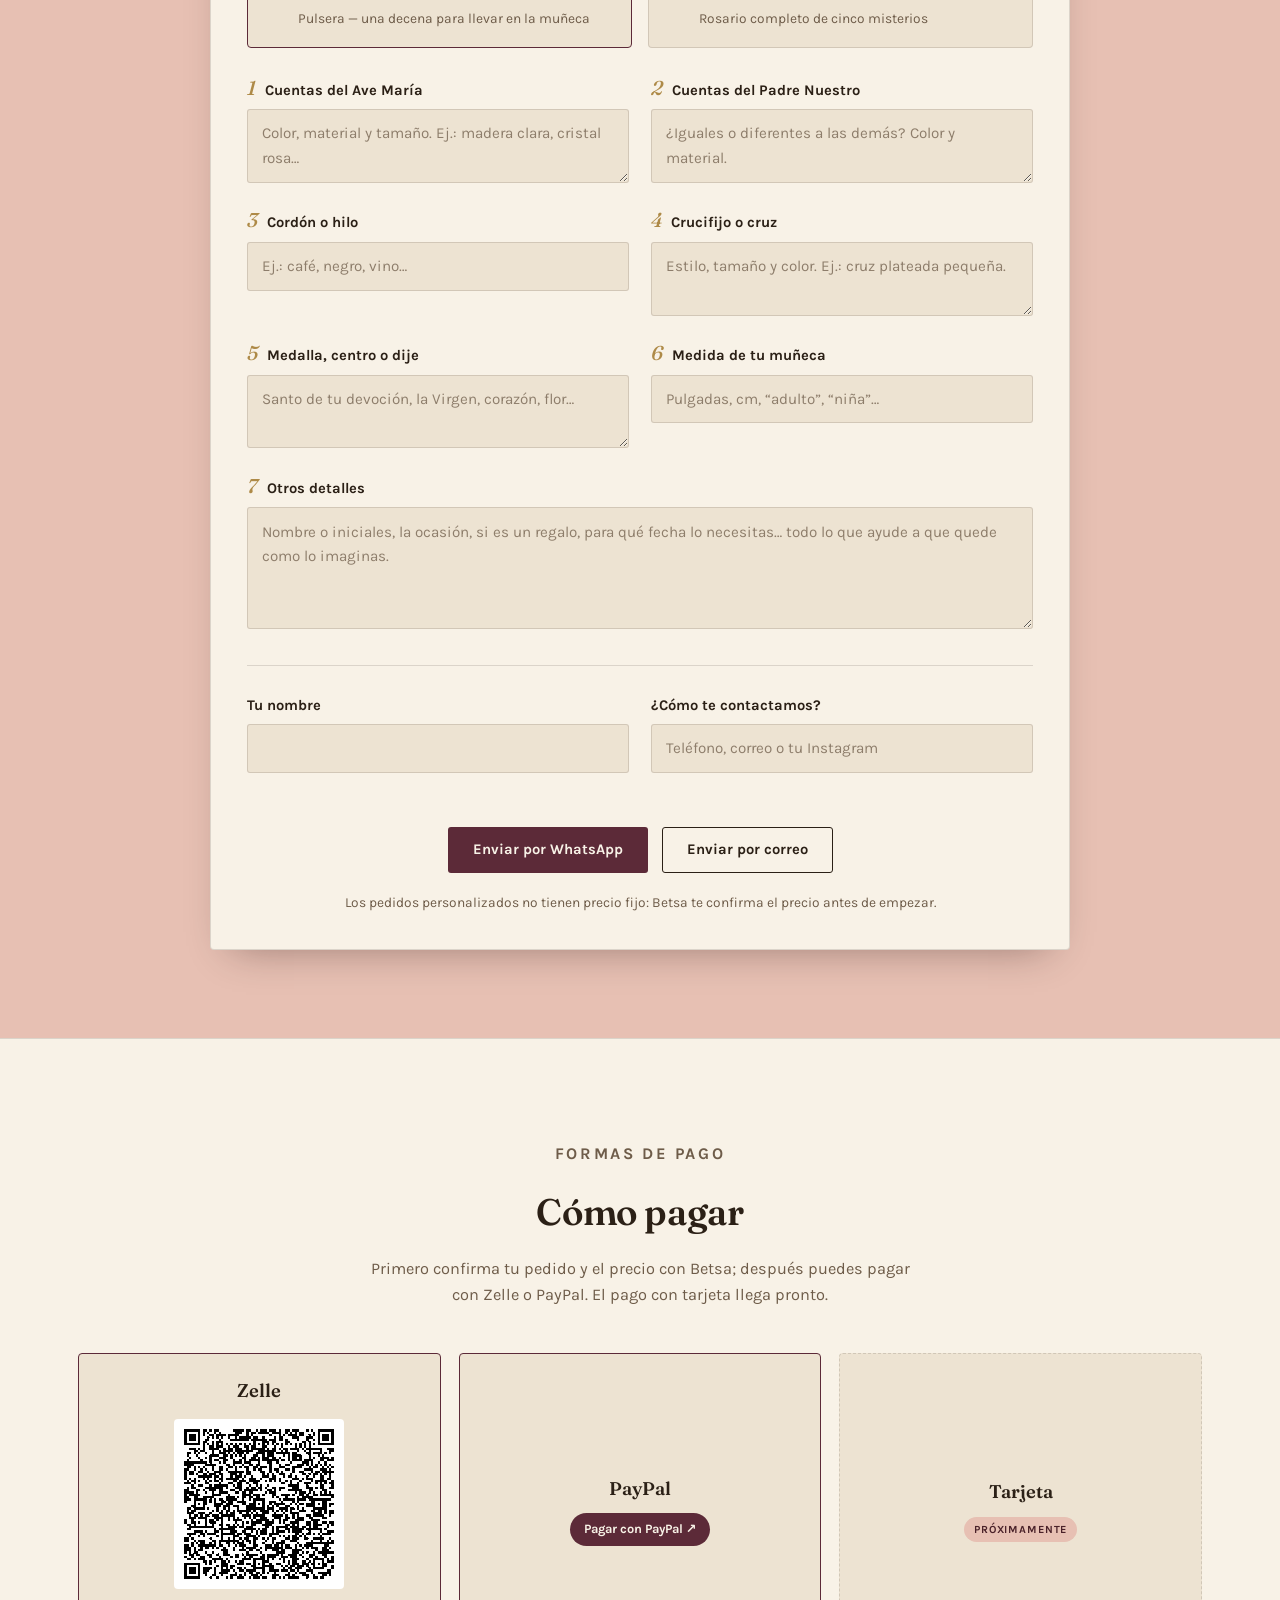
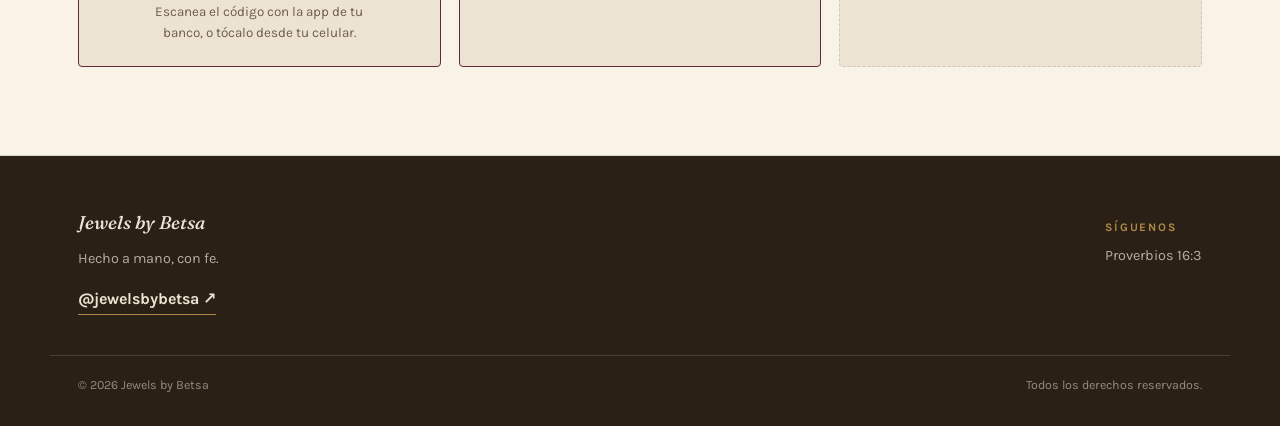
==== commit 4698b6e3: "Video section: six new clips in a swipeable strip Replaces the three original clips with six lighter" ====
--- a/index.html
+++ b/index.html
@@ -168,20 +168,32 @@
       <div class="section-head center">
         <p class="kicker" data-i18n="motion.kicker">EN MOVIMIENTO</p>
         <h2 data-i18n="motion.title">Míralo en video</h2>
-        <p data-i18n="motion.sub">Clips reales de nuestro Instagram — así se ven las piezas en la vida real.</p>
+        <p data-i18n="motion.sub">Clips reales de las piezas de Betsa — así se ven en la vida real.</p>
       </div>
       <div class="grid-video" data-reveal>
         <figure class="video-card">
-          <video src="videos/motion1.mp4" muted loop playsinline autoplay preload="metadata"></video>
-          <figcaption data-i18n="video1.caption">Terminando los detalles</figcaption>
-        </figure>
-        <figure class="video-card">
-          <video src="videos/motion2.mp4" muted loop playsinline autoplay preload="metadata"></video>
-          <figcaption data-i18n="video2.caption">Cuenta por cuenta</figcaption>
-        </figure>
-        <figure class="video-card">
-          <video src="videos/motion3.mp4" muted loop playsinline autoplay preload="metadata"></video>
-          <figcaption data-i18n="video3.caption">Lista para regalar</figcaption>
+          <video src="videos/fe-contigo.mp4" poster="images/poster-fe-contigo.jpg" muted loop playsinline preload="none" aria-label="La fe, siempre contigo" data-i18n-aria="video1.caption"></video>
+          <figcaption data-i18n="video1.caption">La fe, siempre contigo</figcaption>
+        </figure>
+        <figure class="video-card">
+          <video src="videos/rosario-pulsera-rosa.mp4" poster="images/poster-rosario-pulsera-rosa.jpg" muted loop playsinline preload="none" aria-label="Rosario-pulsera en rosa" data-i18n-aria="video2.caption"></video>
+          <figcaption data-i18n="video2.caption">Rosario-pulsera en rosa</figcaption>
+        </figure>
+        <figure class="video-card">
+          <video src="videos/denario-perlas.mp4" poster="images/poster-denario-perlas.jpg" muted loop playsinline preload="none" aria-label="Denario de perlas" data-i18n-aria="video3.caption"></video>
+          <figcaption data-i18n="video3.caption">Denario de perlas</figcaption>
+        </figure>
+        <figure class="video-card">
+          <video src="videos/pulseras-madera.mp4" poster="images/poster-pulseras-madera.jpg" muted loop playsinline preload="none" aria-label="Pulseras de madera" data-i18n-aria="video4.caption"></video>
+          <figcaption data-i18n="video4.caption">Pulseras de madera</figcaption>
+        </figure>
+        <figure class="video-card">
+          <video src="videos/llavero-denario.mp4" poster="images/poster-llavero-denario.jpg" muted loop playsinline preload="none" aria-label="Llavero-denario" data-i18n-aria="video5.caption"></video>
+          <figcaption data-i18n="video5.caption">Llavero-denario</figcaption>
+        </figure>
+        <figure class="video-card">
+          <video src="videos/para-regalar.mp4" poster="images/poster-para-regalar.jpg" muted loop playsinline preload="none" aria-label="Lista para regalar" data-i18n-aria="video6.caption"></video>
+          <figcaption data-i18n="video6.caption">Lista para regalar</figcaption>
         </figure>
       </div>
       <p class="collection-foot"><a href="https://www.instagram.com/jewelsbybetsa/" target="_blank" rel="noopener" data-i18n="motion.cta">Ver más en Instagram</a></p>
--- a/css/styles.css
+++ b/css/styles.css
@@ -215,11 +215,21 @@
 @media (max-width:560px){.grid-collection{grid-template-columns:1fr;}}
 
 /* ---------- Video / motion grid ---------- */
-.grid-video{display:grid;grid-template-columns:repeat(3,1fr);gap:22px;}
-.video-card{background:var(--surface);border:1px solid var(--border);border-radius:4px;overflow:hidden;box-shadow:var(--shadow);}
+.grid-video{display:grid;grid-template-columns:repeat(6,1fr);gap:14px;}
+.video-card{margin:0;background:var(--surface);border:1px solid var(--border);border-radius:4px;overflow:hidden;box-shadow:var(--shadow);}
 .video-card video{width:100%;aspect-ratio:9/16;object-fit:cover;display:block;background:#150f0c;}
-.video-card figcaption{padding:12px 14px;font-size:.85rem;color:var(--muted);font-weight:600;text-align:center;}
-@media (max-width:860px){.grid-video{grid-template-columns:1fr;max-width:340px;margin:0 auto;}}
+.video-card figcaption{padding:10px 8px;font-size:.8rem;color:var(--muted);font-weight:600;text-align:center;}
+@media (max-width:980px){.grid-video{grid-template-columns:repeat(3,1fr);gap:18px;}}
+/* Phones: one row you swipe sideways, with the next clip peeking in */
+@media (max-width:640px){
+  .grid-video{
+    display:flex;gap:14px;overflow-x:auto;scroll-snap-type:x mandatory;
+    margin:0 -28px;padding:4px 28px 18px;scroll-padding:0 28px;
+    -webkit-overflow-scrolling:touch;scrollbar-width:none;
+  }
+  .grid-video::-webkit-scrollbar{display:none;}
+  .video-card{flex:0 0 62%;scroll-snap-align:start;box-shadow:none;}
+}
 
 /* ---------- Faith / story ---------- */
 .faith{background:var(--blush);}
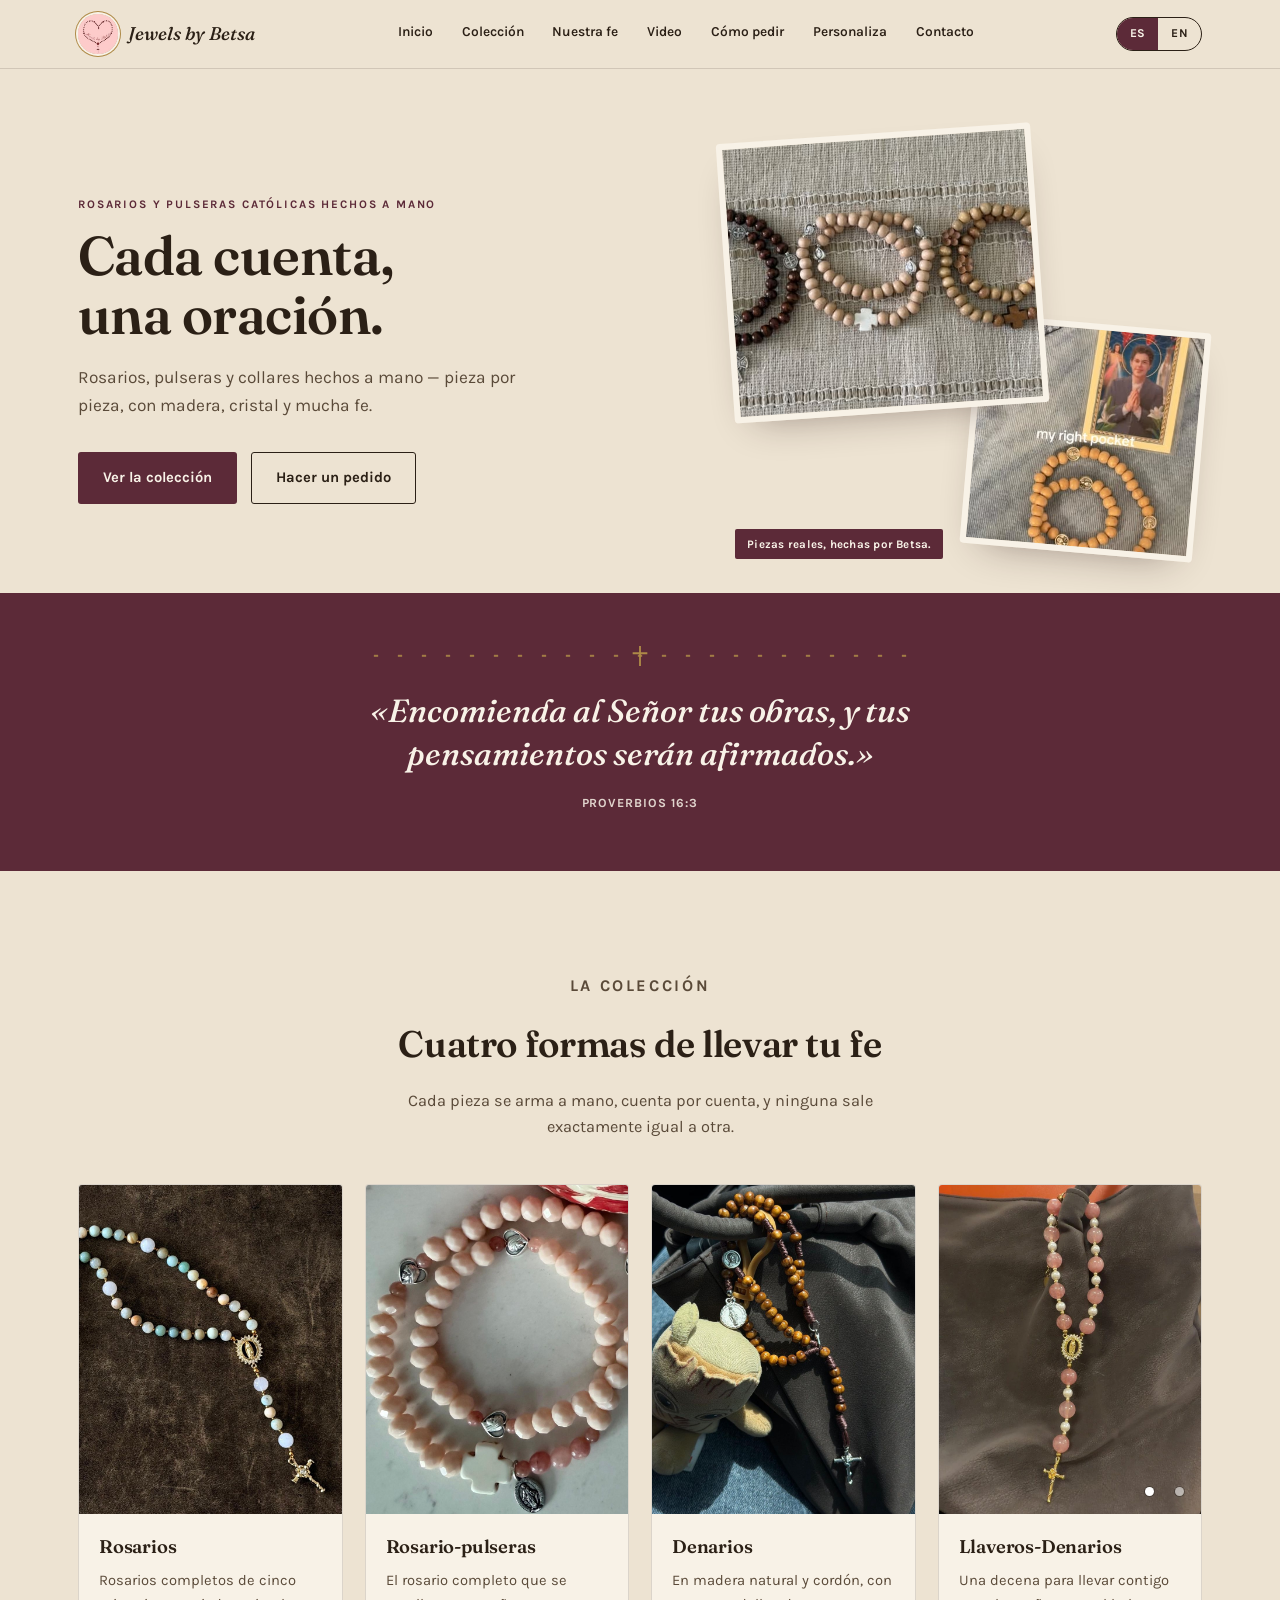
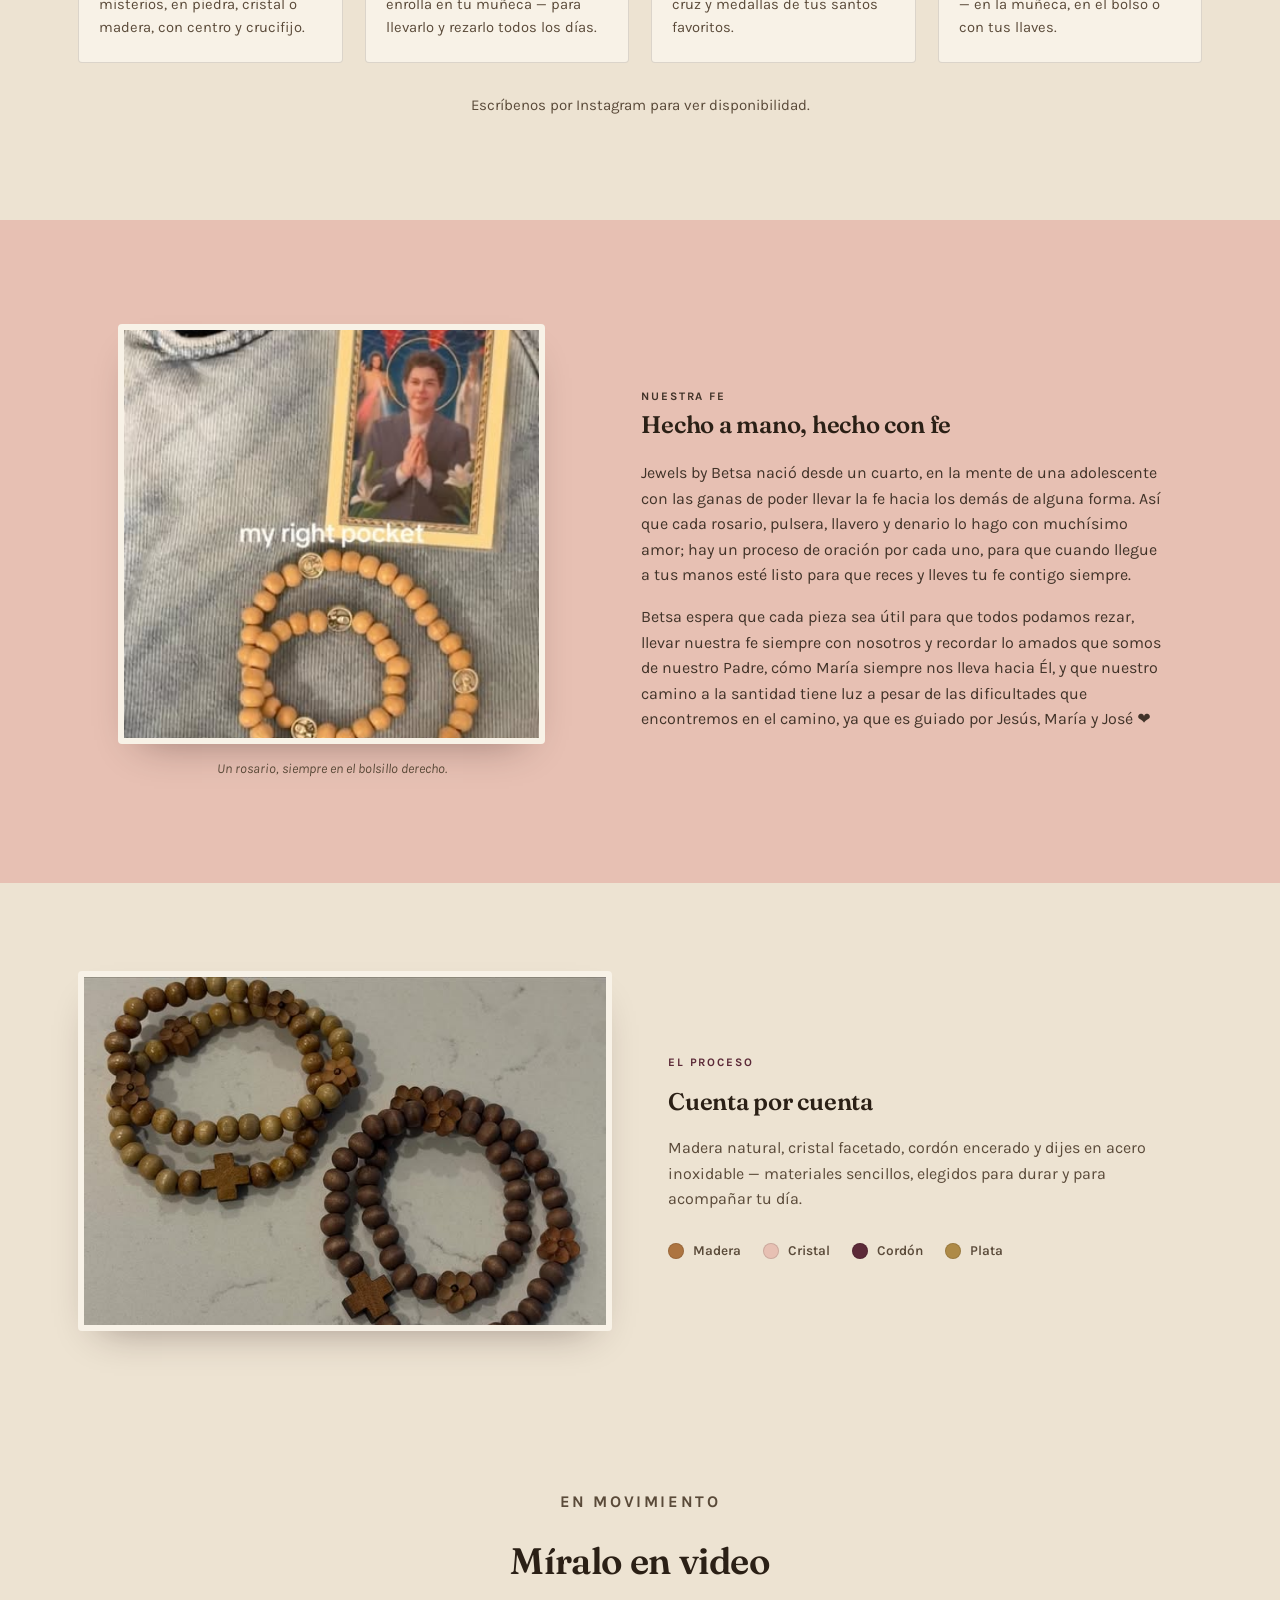
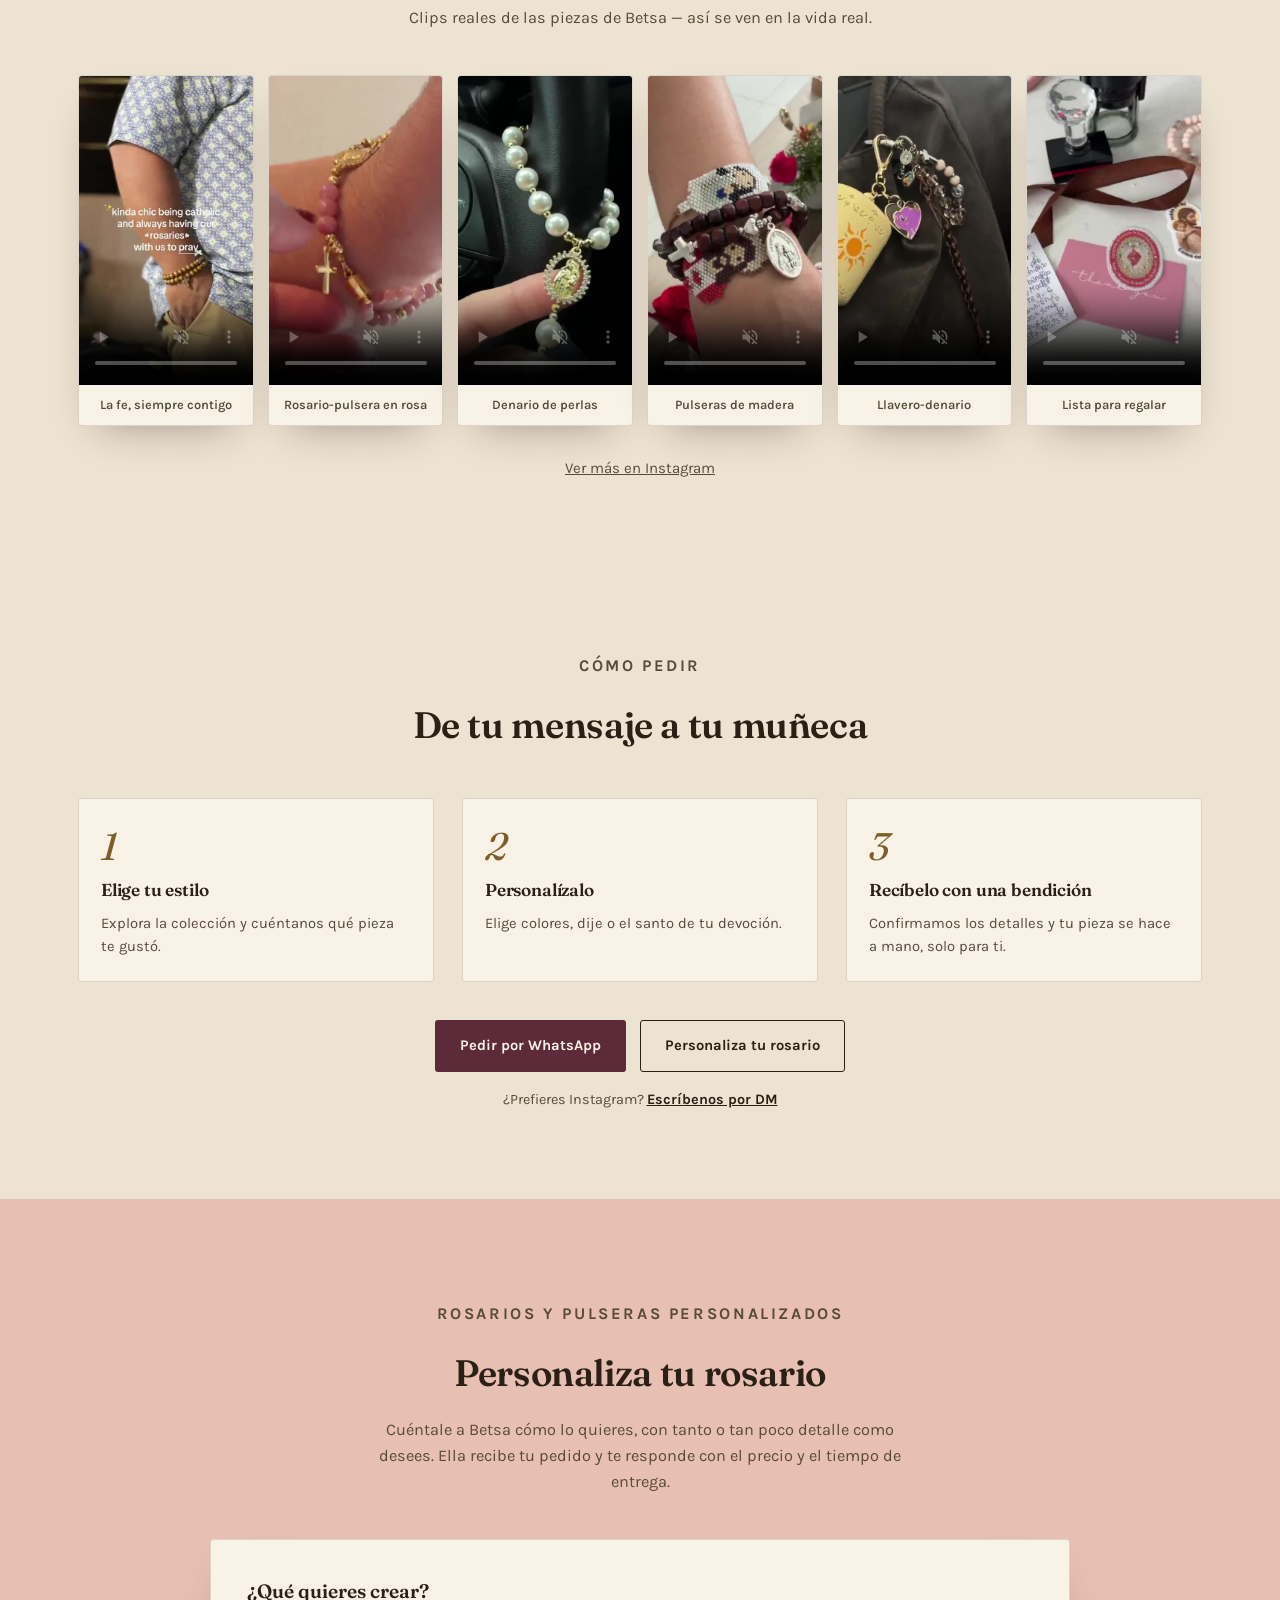
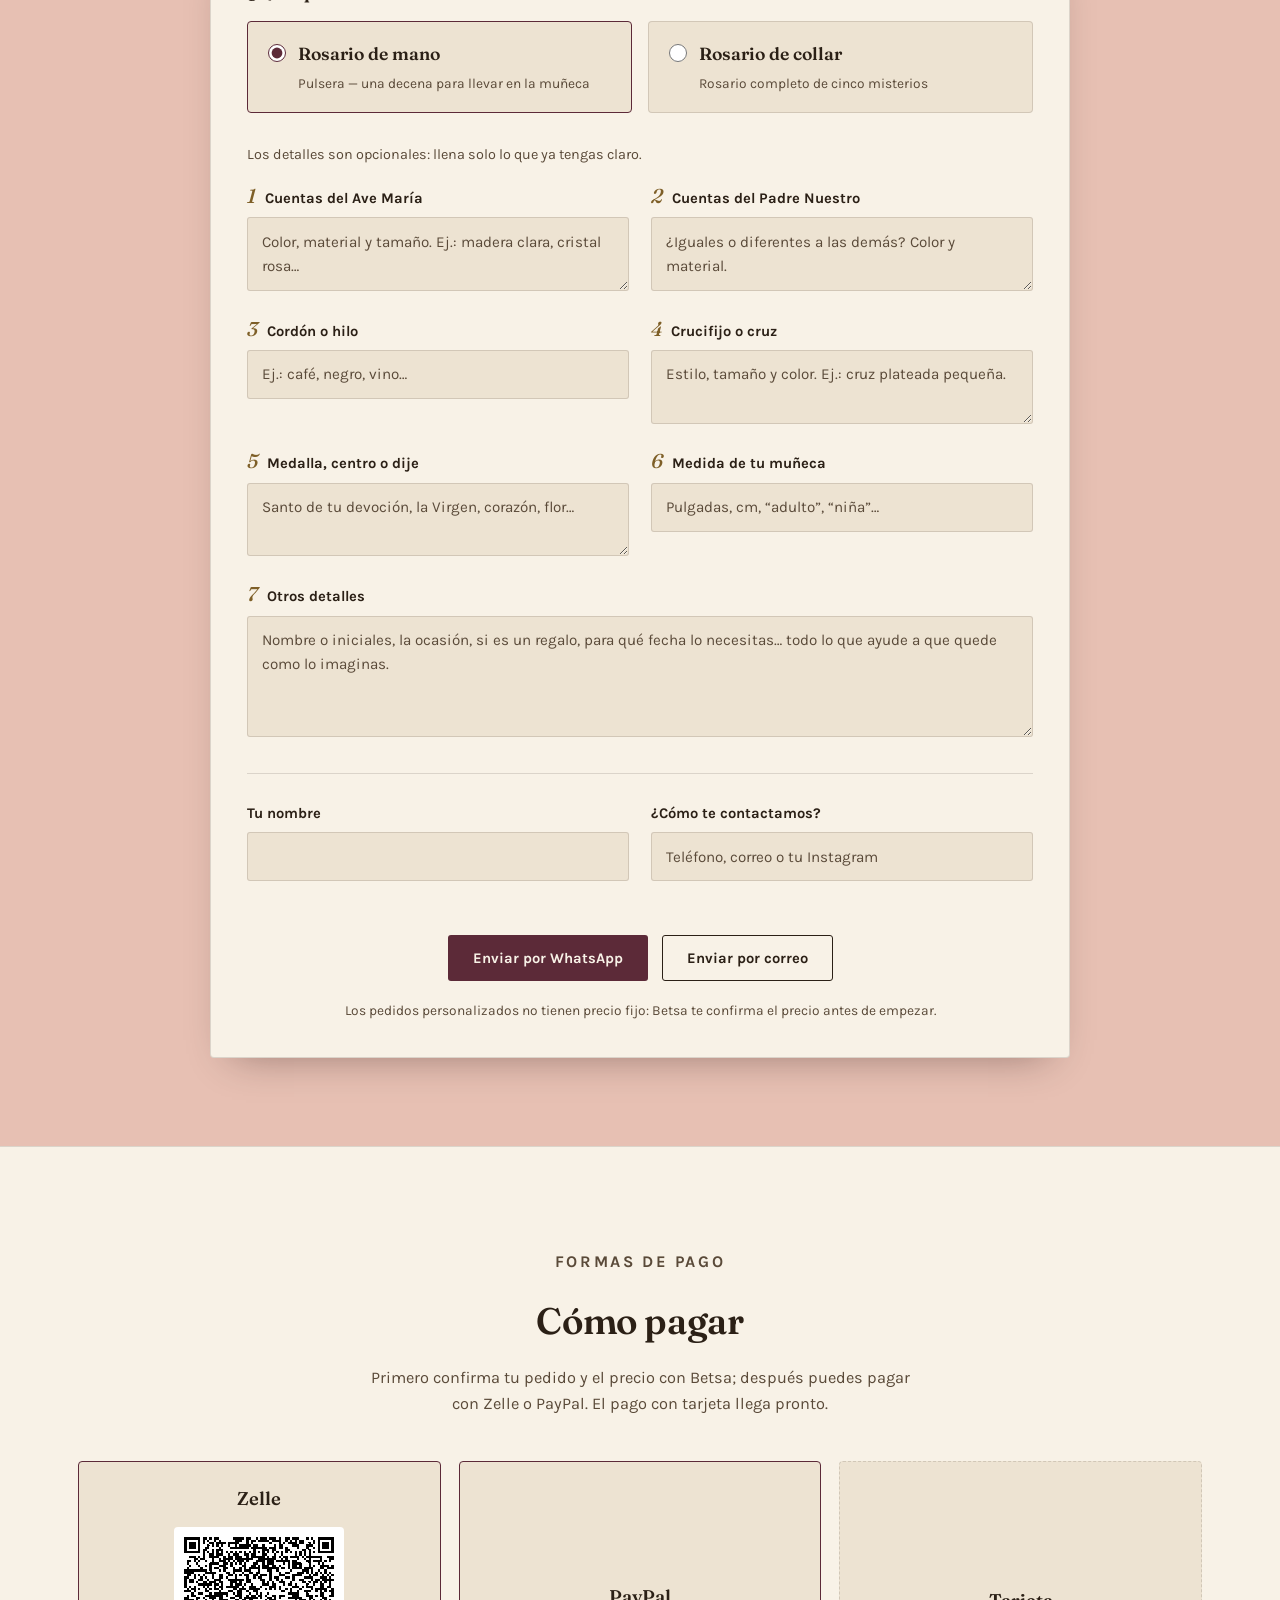
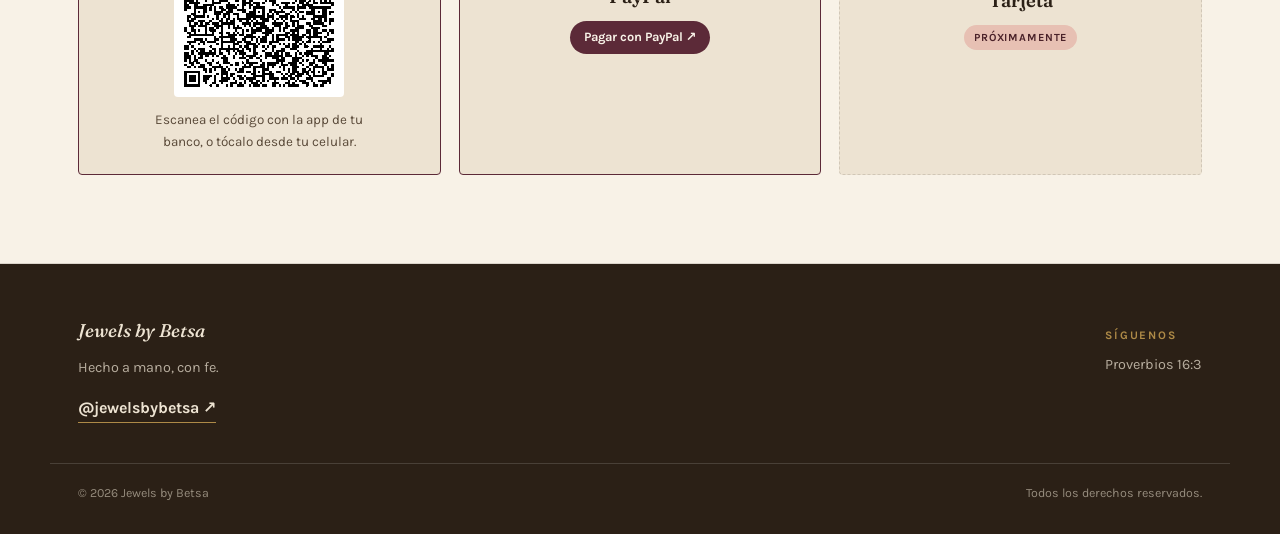
==== commit 54667934: "UX: contrast fixes, sticky mobile CTA, optional form hints, WhatsApp order button - Darker muted tex" ====
--- a/index.html
+++ b/index.html
@@ -224,9 +224,10 @@
         </div>
       </div>
       <div class="order-cta">
-        <a class="btn btn-primary" href="https://www.instagram.com/jewelsbybetsa/" target="_blank" rel="noopener" data-i18n="order.dm.cta">Pedir por Instagram DM</a>
+        <a class="btn btn-primary" href="https://wa.me/18633351937?text=Hola%20Betsa%2C%20quiero%20hacer%20un%20pedido." data-i18n-href="order.wa.href" target="_blank" rel="noopener" data-i18n="order.wa.cta">Pedir por WhatsApp</a>
         <a class="btn btn-ghost" href="#personaliza" data-i18n="order.custom.cta">Personaliza tu rosario</a>
       </div>
+      <p class="order-alt"><span data-i18n="order.alt">¿Prefieres Instagram?</span> <a href="https://www.instagram.com/jewelsbybetsa/" target="_blank" rel="noopener" data-i18n="order.alt.link">Escríbenos por DM</a></p>
     </div>
   </section>
 
@@ -235,7 +236,7 @@
       <div class="section-head center">
         <p class="kicker" data-i18n="custom.kicker">ROSARIOS Y PULSERAS PERSONALIZADOS</p>
         <h2 data-i18n="custom.title">Personaliza tu rosario</h2>
-        <p data-i18n="custom.sub">Cuéntale a Betsa, detalle por detalle, cómo lo quieres. Ella recibe tu pedido y te responde con el precio y el tiempo de entrega.</p>
+        <p data-i18n="custom.sub">Cuéntale a Betsa cómo lo quieres, con tanto o tan poco detalle como desees. Ella recibe tu pedido y te responde con el precio y el tiempo de entrega.</p>
       </div>
 
       <form class="custom-form" id="customForm" novalidate data-reveal>
@@ -253,6 +254,7 @@
           </label>
         </fieldset>
 
+        <p class="form-hint" data-i18n="custom.optional">Los detalles son opcionales: llena solo lo que ya tengas claro.</p>
         <div class="field-grid">
           <div class="field">
             <label for="cf-ave"><span class="field-num">1</span><span data-i18n="custom.ave.label">Cuentas del Ave María</span></label>
@@ -327,6 +329,10 @@
   </section>
 </main>
 
+<div class="sticky-cta" id="stickyCta">
+  <a class="btn btn-primary" href="#personaliza" data-i18n="sticky.cta">Personalizar mi rosario</a>
+</div>
+
 <footer id="contacto">
   <div class="wrap">
     <div>
--- a/css/styles.css
+++ b/css/styles.css
@@ -2,12 +2,13 @@
   --linen:#EDE3D2;
   --surface:#F8F2E7;
   --ink:#2B2016;
-  --muted:#6E5C49;
+  --muted:#5A4A39;
   --wine:#5C2A38;
   --wine-strong:#4A2129;
   --clay:#AD7440;
   --blush:#E7C0B3;
   --gold:#AE8A47;
+  --gold-text:#7E5F27;
   --border: rgba(43,32,22,.14);
   --divider-bg: var(--linen);
   --shadow: 0 18px 40px -22px rgba(43,20,20,.45);
@@ -23,6 +24,7 @@
     --clay:#D8A06B;
     --blush:#3B2721;
     --gold:#CBA968;
+    --gold-text:#CBA968;
     --border: rgba(242,231,216,.16);
     --divider-bg: var(--linen);
     --shadow: 0 18px 44px -20px rgba(0,0,0,.65);
@@ -38,6 +40,7 @@
   --clay:#D8A06B;
   --blush:#3B2721;
   --gold:#CBA968;
+    --gold-text:#CBA968;
   --border: rgba(242,231,216,.16);
   --divider-bg: var(--linen);
   --shadow: 0 18px 44px -20px rgba(0,0,0,.65);
@@ -253,11 +256,13 @@
 .steps{display:grid;grid-template-columns:repeat(3,1fr);gap:28px;counter-reset:step;}
 .step{position:relative;padding:28px 22px 22px;background:var(--surface);border:1px solid var(--border);border-radius:4px;}
 .step .num{
-  font-family:'Fraunces',serif;font-style:italic;font-size:2.4rem;color:var(--gold);line-height:1;display:block;margin-bottom:10px;
+  font-family:'Fraunces',serif;font-style:italic;font-size:2.4rem;color:var(--gold-text);line-height:1;display:block;margin-bottom:10px;
 }
 .step h3{font-size:1.08rem;margin-bottom:8px;}
 .step p{margin:0;color:var(--muted);font-size:.92rem;}
 .order-cta{margin-top:38px;display:flex;gap:14px;justify-content:center;flex-wrap:wrap;}
+.order-alt{margin:16px 0 0;text-align:center;color:var(--muted);font-size:.9rem;}
+.order-alt a{font-weight:700;color:var(--ink);}
 @media (max-width:860px){.steps{grid-template-columns:1fr;}}
 
 /* ---------- Custom order form ---------- */
@@ -281,17 +286,18 @@
 .type-card:has(input:focus-visible){outline:2px solid var(--wine);outline-offset:3px;}
 .type-name{font-family:'Fraunces',Georgia,serif;font-weight:600;font-size:1.1rem;color:var(--ink);}
 .type-note{font-size:.86rem;color:var(--muted);}
+.form-hint{margin:0 0 20px;color:var(--muted);font-size:.9rem;}
 .field-grid{display:grid;grid-template-columns:1fr 1fr;gap:20px 22px;}
 .field-wide{grid-column:1 / -1;}
 .field label{display:flex;align-items:baseline;gap:9px;font-weight:700;font-size:.92rem;color:var(--ink);margin-bottom:7px;}
-.field-num{font-family:'Fraunces',Georgia,serif;font-style:italic;font-weight:500;font-size:1.25rem;color:var(--gold);line-height:1;}
+.field-num{font-family:'Fraunces',Georgia,serif;font-style:italic;font-weight:500;font-size:1.25rem;color:var(--gold-text);line-height:1;}
 .field input,.field textarea{
   width:100%;font:inherit;font-size:.95rem;color:var(--ink);background:var(--linen);
   border:1.5px solid var(--border);border-radius:3px;padding:.7rem .85rem;resize:vertical;
 }
 .field textarea{min-height:4.6rem;}
 #cf-otros{min-height:7.5rem;}
-.field input::placeholder,.field textarea::placeholder{color:var(--muted);opacity:.75;}
+.field input::placeholder,.field textarea::placeholder{color:var(--muted);opacity:1;}
 .field input:focus,.field textarea:focus{outline:none;border-color:var(--wine);}
 .field input.invalid{border-color:#B3261E;}
 .contact-grid{margin-top:28px;padding-top:28px;border-top:1px solid var(--border);}
@@ -359,3 +365,24 @@
   [data-reveal]{opacity:0;transform:translateY(16px);transition:opacity .6s ease, transform .6s ease;}
   [data-reveal].in{opacity:1;transform:none;}
 }
+
+/* ---------- Phones: looser verse banner + sticky "customize" bar ---------- */
+@media (max-width:640px){
+  .verse-band blockquote{letter-spacing:.012em;line-height:1.45;}
+}
+.sticky-cta{display:none;}
+@media (max-width:640px){
+  .sticky-cta{
+    display:block;position:fixed;left:0;right:0;bottom:0;z-index:45;
+    padding:10px 16px calc(10px + env(safe-area-inset-bottom));
+    background:color-mix(in srgb, var(--linen) 92%, transparent);
+    backdrop-filter:blur(10px);border-top:1px solid var(--border);
+    transform:translateY(110%);visibility:hidden;
+    transition:transform .25s ease, visibility 0s linear .25s;
+  }
+  .sticky-cta.show{transform:none;visibility:visible;transition:transform .25s ease, visibility 0s;}
+  .sticky-cta .btn{width:100%;justify-content:center;padding:.75rem 1rem;}
+}
+@media (max-width:640px) and (prefers-reduced-motion: reduce){
+  .sticky-cta,.sticky-cta.show{transition:none;}
+}
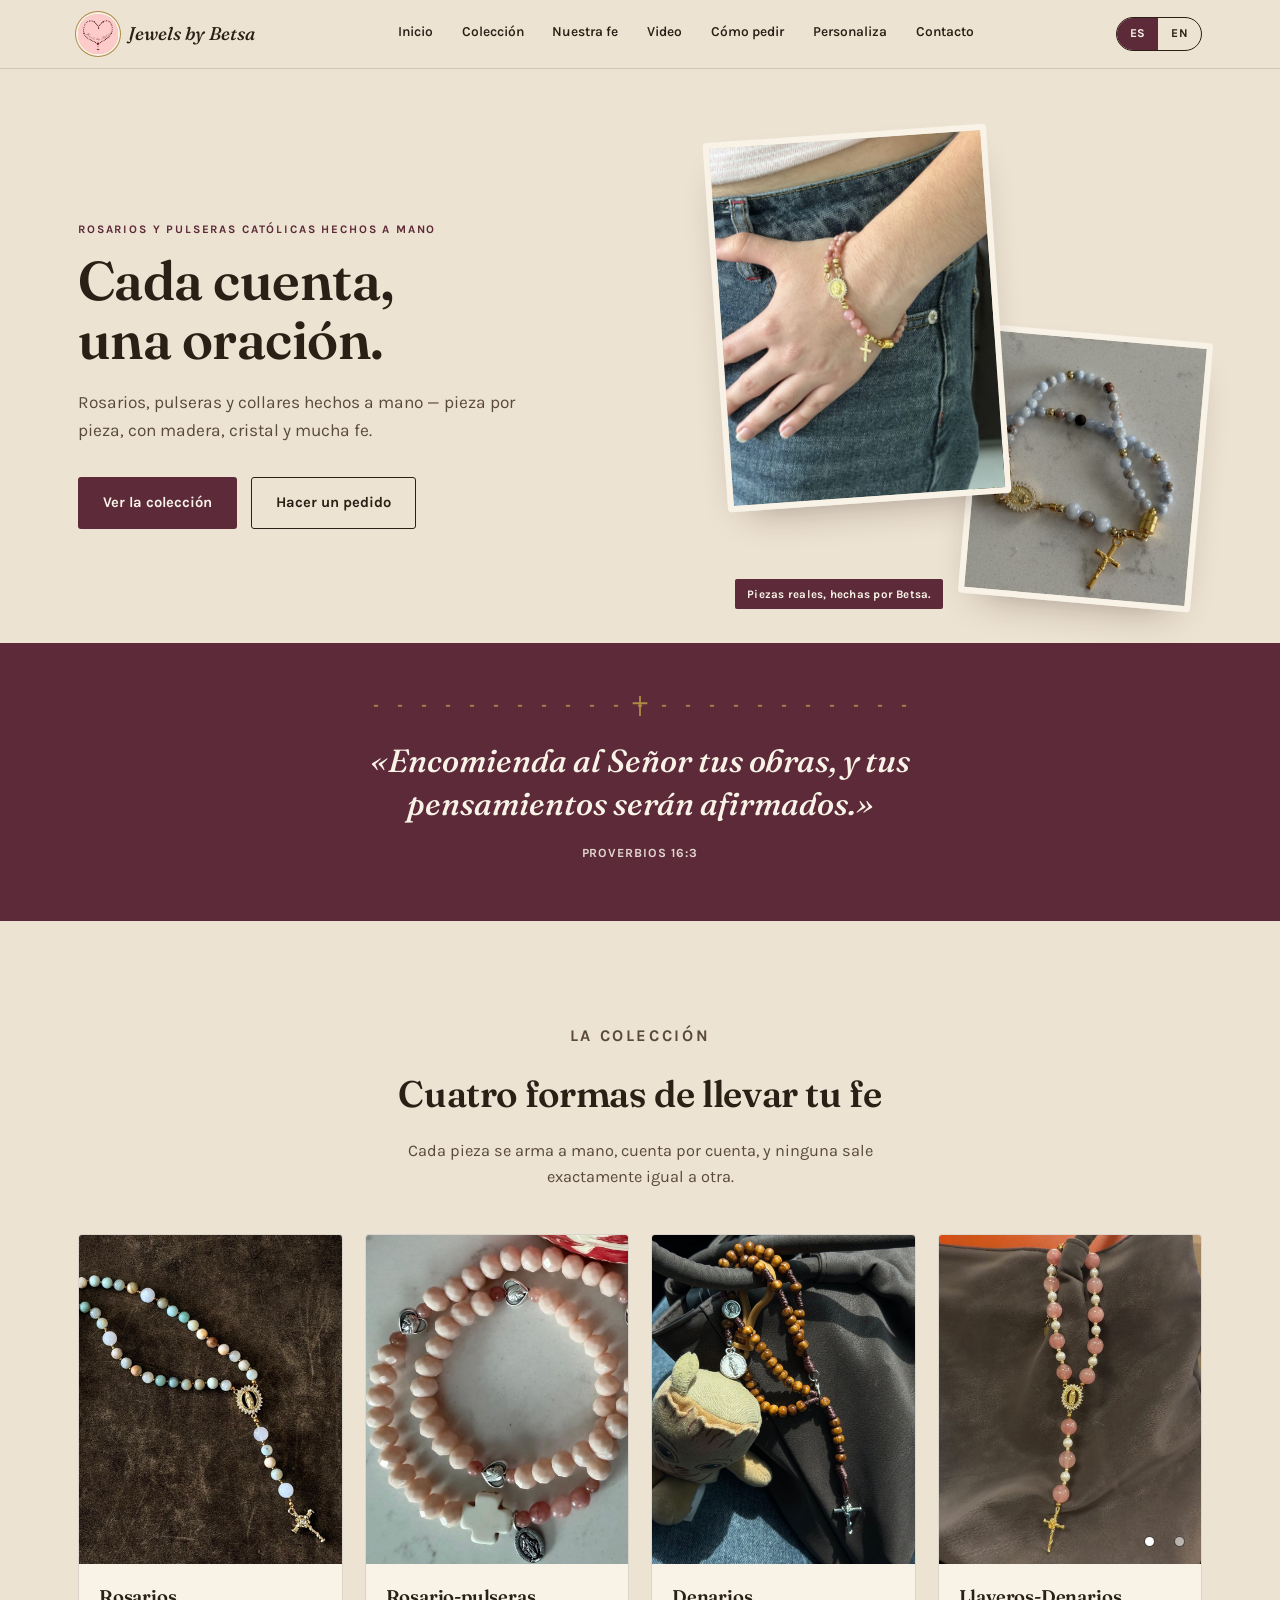
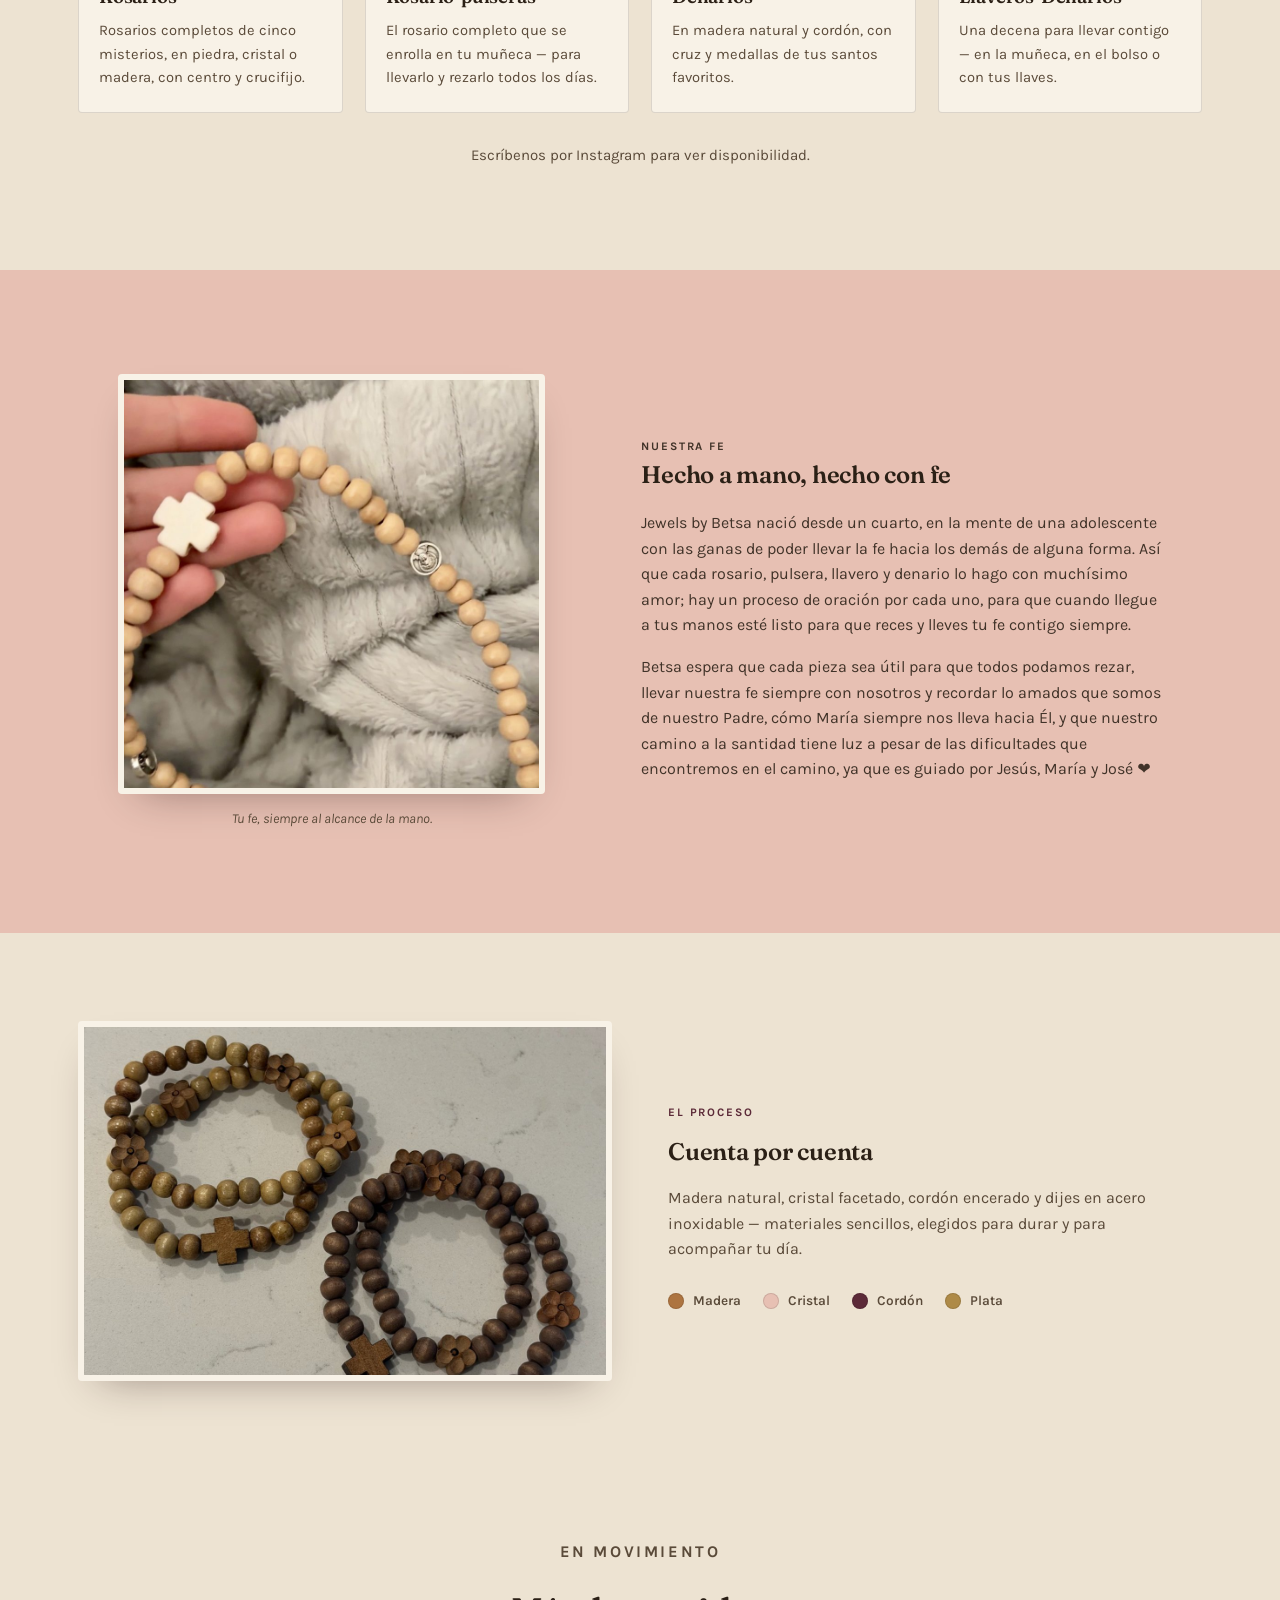
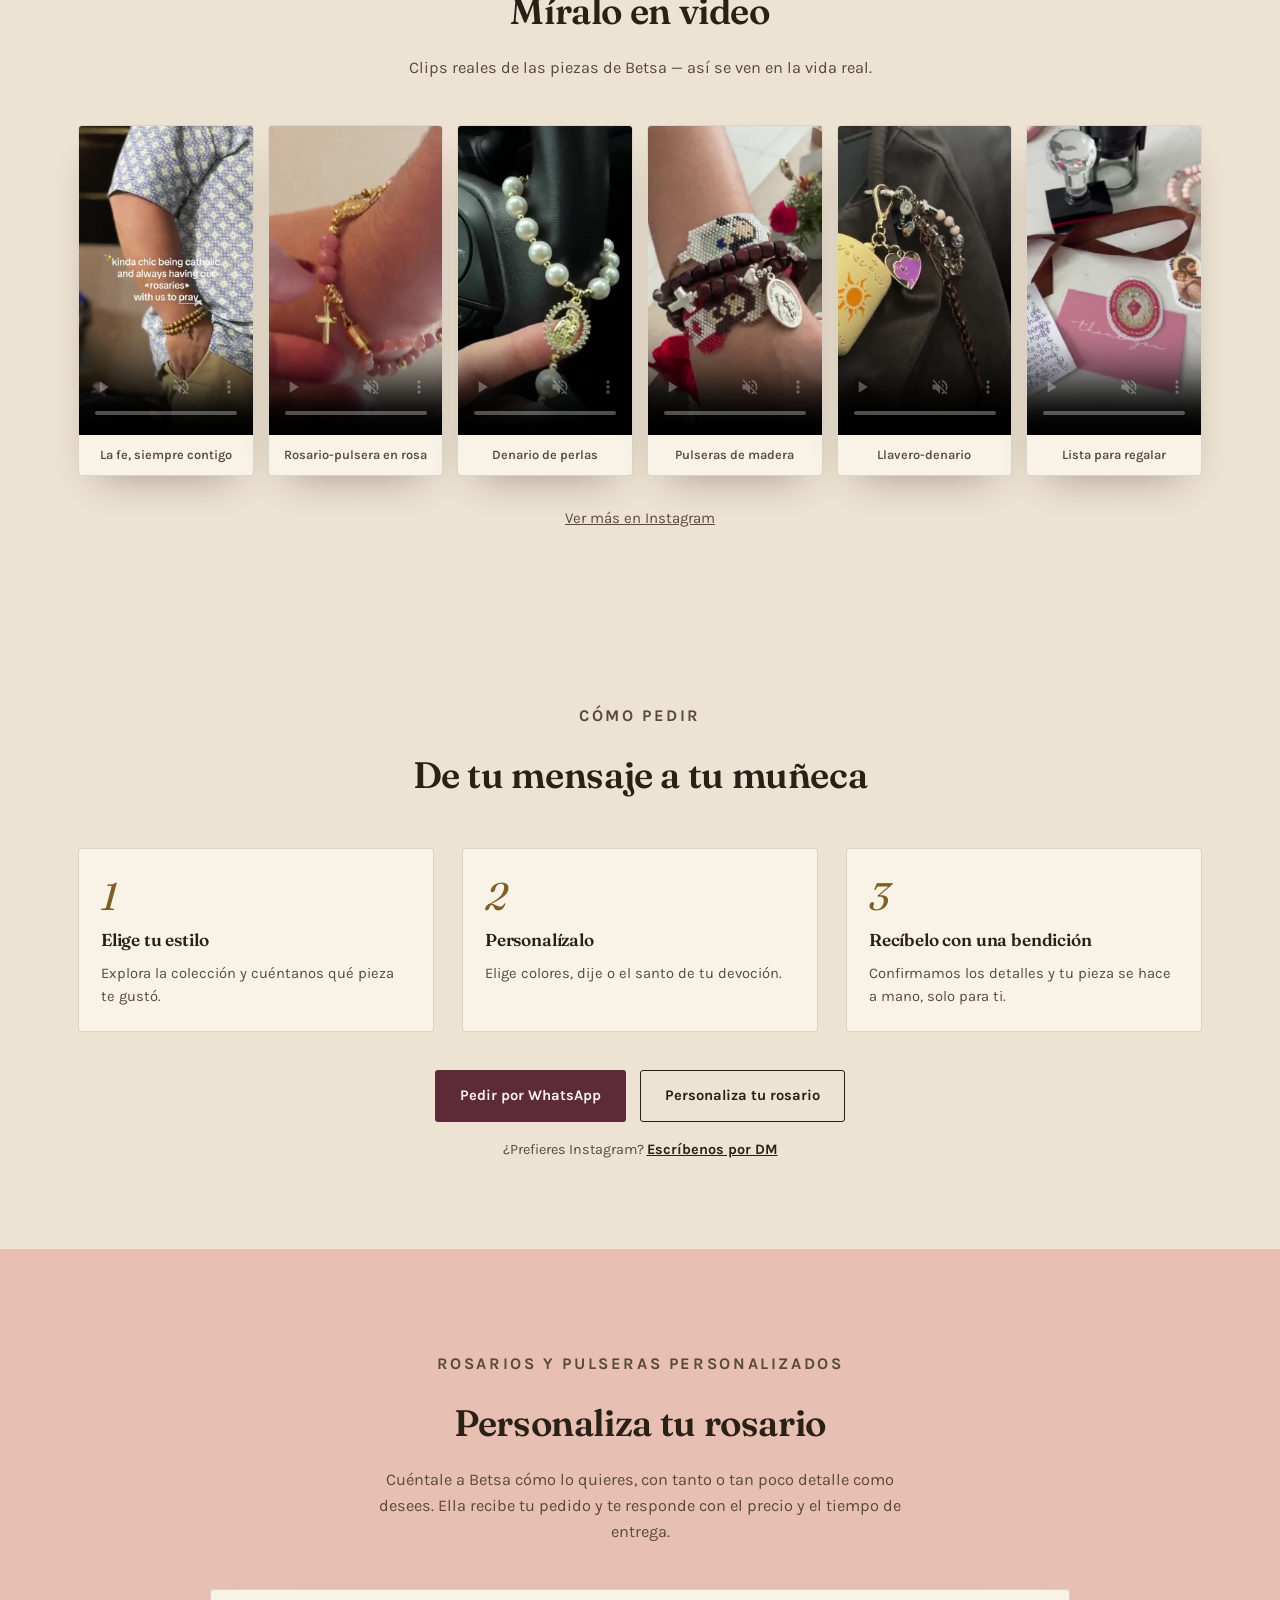
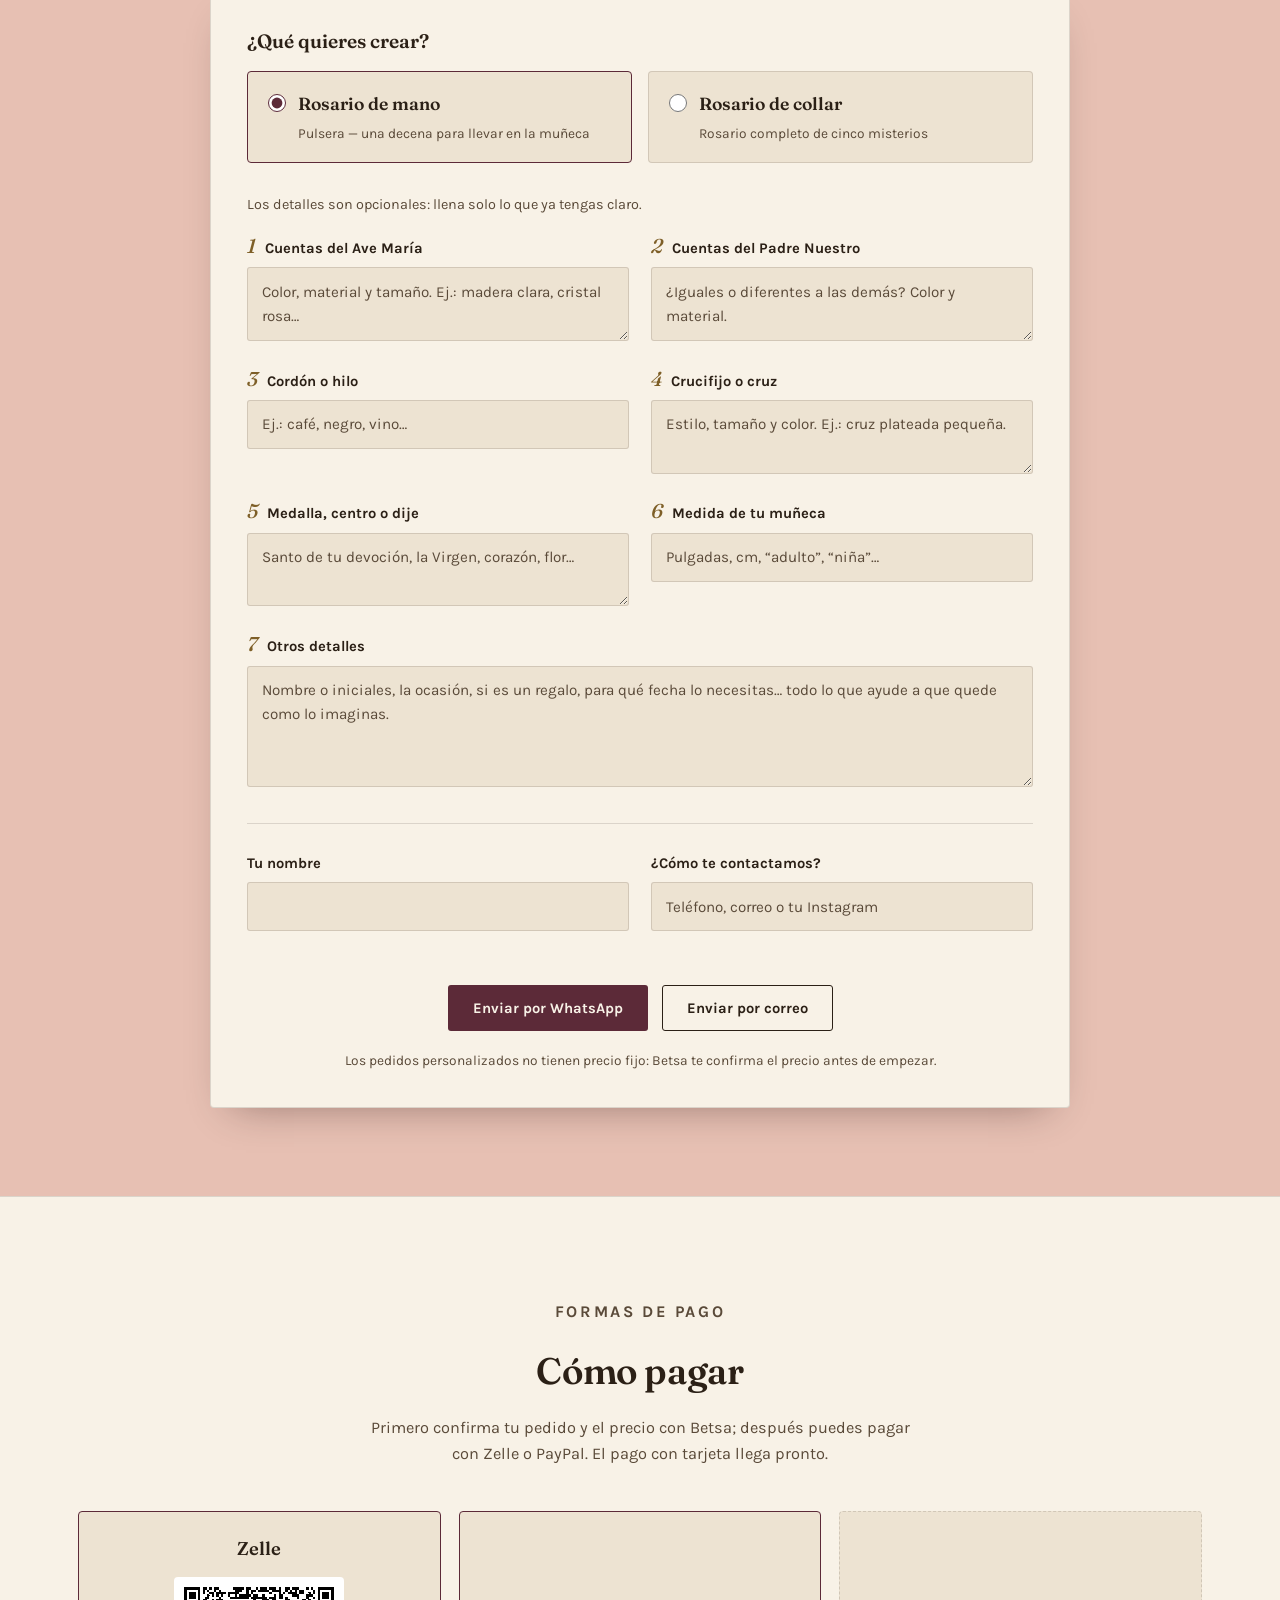
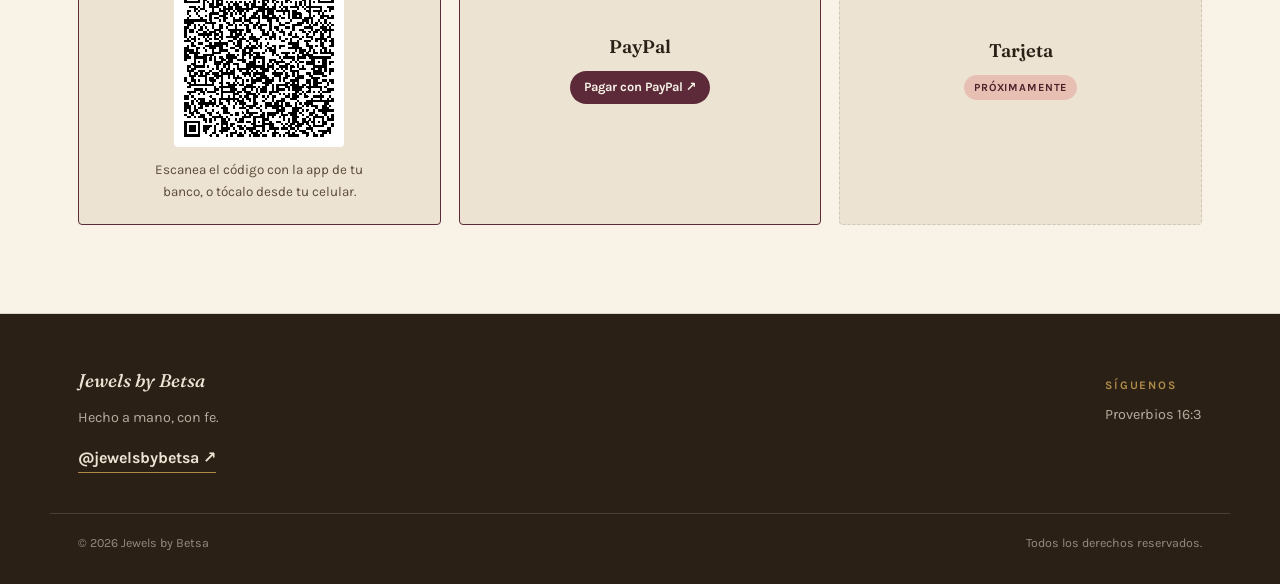
==== commit bf81b271: "New hero, faith and process photos from Betsa's photo folder Co-Authored-By: Claude Fable 5.2 <norep" ====
--- a/index.html
+++ b/index.html
@@ -14,10 +14,10 @@
   <meta property="og:site_name" content="Jewels by Betsa">
   <meta property="og:title" content="Rosarios y pulseras católicas hechos a mano | Jewels by Betsa">
   <meta property="og:description" content="Rosarios, rosario-pulseras, denarios de madera y llaveros católicos hechos a mano, con oración. Pide el tuyo o personalízalo a tu gusto.">
-  <meta property="og:image" content="https://jewelsbybetsa.com/images/pulseras.jpg">
+  <meta property="og:image" content="https://jewelsbybetsa.com/images/og-jewels-by-betsa.jpg">
   <meta property="og:url" content="https://jewelsbybetsa.com/">
   <meta property="og:locale" content="es_US">
-  <script type="application/ld+json">{"@context":"https://schema.org","@type":"Organization","name":"Jewels by Betsa","url":"https://jewelsbybetsa.com/","logo":"https://jewelsbybetsa.com/images/logo.jpg","image":"https://jewelsbybetsa.com/images/pulseras.jpg","description":"Rosarios, rosario-pulseras, denarios de madera y llaveros católicos hechos a mano, con oración. Pide el tuyo o personalízalo a tu gusto.","sameAs":["https://www.instagram.com/jewelsbybetsa/"]}</script>
+  <script type="application/ld+json">{"@context":"https://schema.org","@type":"Organization","name":"Jewels by Betsa","url":"https://jewelsbybetsa.com/","logo":"https://jewelsbybetsa.com/images/logo.jpg","image":"https://jewelsbybetsa.com/images/og-jewels-by-betsa.jpg","description":"Rosarios, rosario-pulseras, denarios de madera y llaveros católicos hechos a mano, con oración. Pide el tuyo o personalízalo a tu gusto.","sameAs":["https://www.instagram.com/jewelsbybetsa/"]}</script>
   <!-- seo:end -->
   <link rel="icon" href="images/logo.jpg">
   <link rel="preconnect" href="https://fonts.googleapis.com">
@@ -68,8 +68,8 @@
         </div>
       </div>
       <div class="hero-art" data-reveal>
-        <img class="a" src="images/pulseras.jpg" alt="Pulseras católicas de madera hechas a mano, con dijes de cruz" data-i18n-alt="alt.hero1">
-        <img class="b" src="images/story.jpg" alt="Rosario de madera hecho a mano" data-i18n-alt="alt.hero2">
+        <img class="a" src="images/hero-pulsera-puesta.jpg" alt="Rosario-pulsera rosa hecho a mano, puesto en la muñeca, con medalla y cruz doradas" data-i18n-alt="alt.hero1">
+        <img class="b" src="images/hero-rosario-azul.jpg" alt="Rosario-pulsera católico hecho a mano en piedra azul, con medalla de la Virgen y crucifijo dorado" data-i18n-alt="alt.hero2">
         <span class="hero-caption" data-i18n="hero.photocaption">Piezas reales, hechas por Betsa.</span>
       </div>
     </div>
@@ -134,8 +134,8 @@
   <section id="fe" class="faith">
     <div class="wrap">
       <figure class="faith-img" data-reveal>
-        <img src="images/story.jpg" alt="Rosario de madera hecho a mano, guardado en el bolsillo" data-i18n-alt="alt.faith">
-        <figcaption data-i18n="faith.imgcaption">Un rosario, siempre en el bolsillo derecho.</figcaption>
+        <img src="images/fe-rosario-en-mano.jpg" alt="Mano sosteniendo un rosario de madera hecho a mano, con cruz blanca" data-i18n-alt="alt.faith">
+        <figcaption data-i18n="faith.imgcaption">Tu fe, siempre al alcance de la mano.</figcaption>
       </figure>
       <div class="faith-copy">
         <p class="kicker" data-i18n="faith.kicker">NUESTRA FE</p>
@@ -148,7 +148,7 @@
 
   <section class="craft">
     <div class="wrap">
-      <img src="images/craft.jpg" alt="Cuentas de madera y dijes de flor para rosarios hechos a mano" data-i18n-alt="alt.craft" data-reveal>
+      <img src="images/proceso-cuentas-madera.jpg" alt="Rosario-pulseras de cuentas de madera con dijes de flor y cruz, hechas a mano" data-i18n-alt="alt.craft" data-reveal>
       <div>
         <p class="kicker" data-i18n="craft.kicker">EL PROCESO</p>
         <h2 data-i18n="craft.title">Cuenta por cuenta</h2>
--- a/css/styles.css
+++ b/css/styles.css
@@ -160,19 +160,21 @@
 .hero h1{font-size:clamp(2.3rem,4.4vw,3.4rem);line-height:1.08;margin-top:14px;}
 .hero p.lede{font-size:1.08rem;color:var(--muted);margin-top:20px;max-width:46ch;}
 .hero-ctas{display:flex;gap:14px;margin-top:32px;flex-wrap:wrap;}
-.hero-art{position:relative;height:420px;}
+.hero-art{position:relative;height:470px;}
 .hero-art img{
   position:absolute;border-radius:4px;object-fit:cover;box-shadow:var(--shadow);
   border:6px solid var(--surface);
 }
-.hero-art .a{width:62%;top:0;left:6%;transform:rotate(-4deg);z-index:2;height:280px;}
-.hero-art .b{width:46%;bottom:0;right:0;transform:rotate(5deg);z-index:1;height:230px;}
+.hero-art .a{width:56%;top:0;left:4%;transform:rotate(-4deg);z-index:2;height:370px;}
+.hero-art .b{width:46%;bottom:0;right:0;transform:rotate(5deg);z-index:1;height:270px;}
 .hero-caption{position:absolute;bottom:-6px;left:8%;background:var(--wine);color:var(--surface);
   font-size:.72rem;font-weight:700;padding:6px 12px;border-radius:2px;z-index:3;letter-spacing:.02em;}
 
 @media (max-width:900px){
   .hero .wrap{grid-template-columns:1fr;}
-  .hero-art{height:340px;margin-top:12px;}
+  .hero-art{height:400px;margin-top:12px;}
+  .hero-art .a{height:310px;}
+  .hero-art .b{height:220px;}
 }
 
 /* ---------- Verse band ---------- */
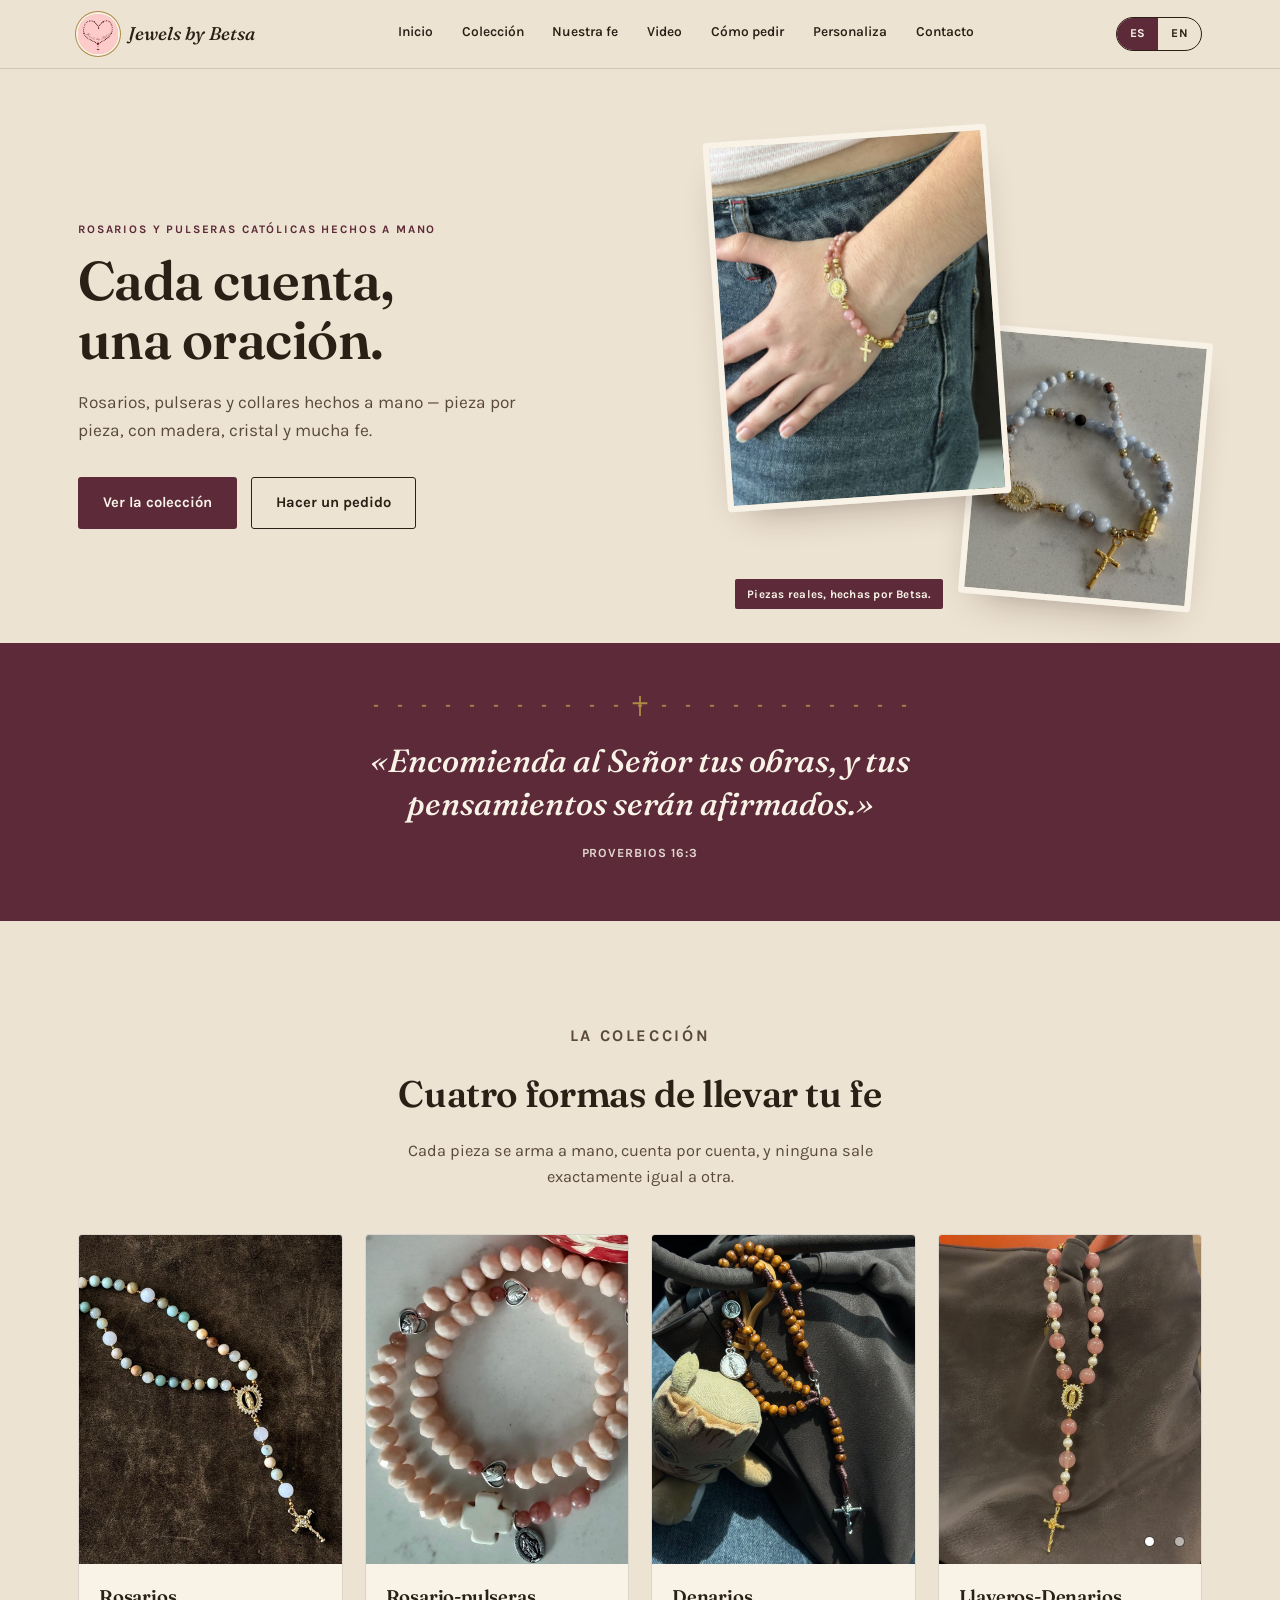
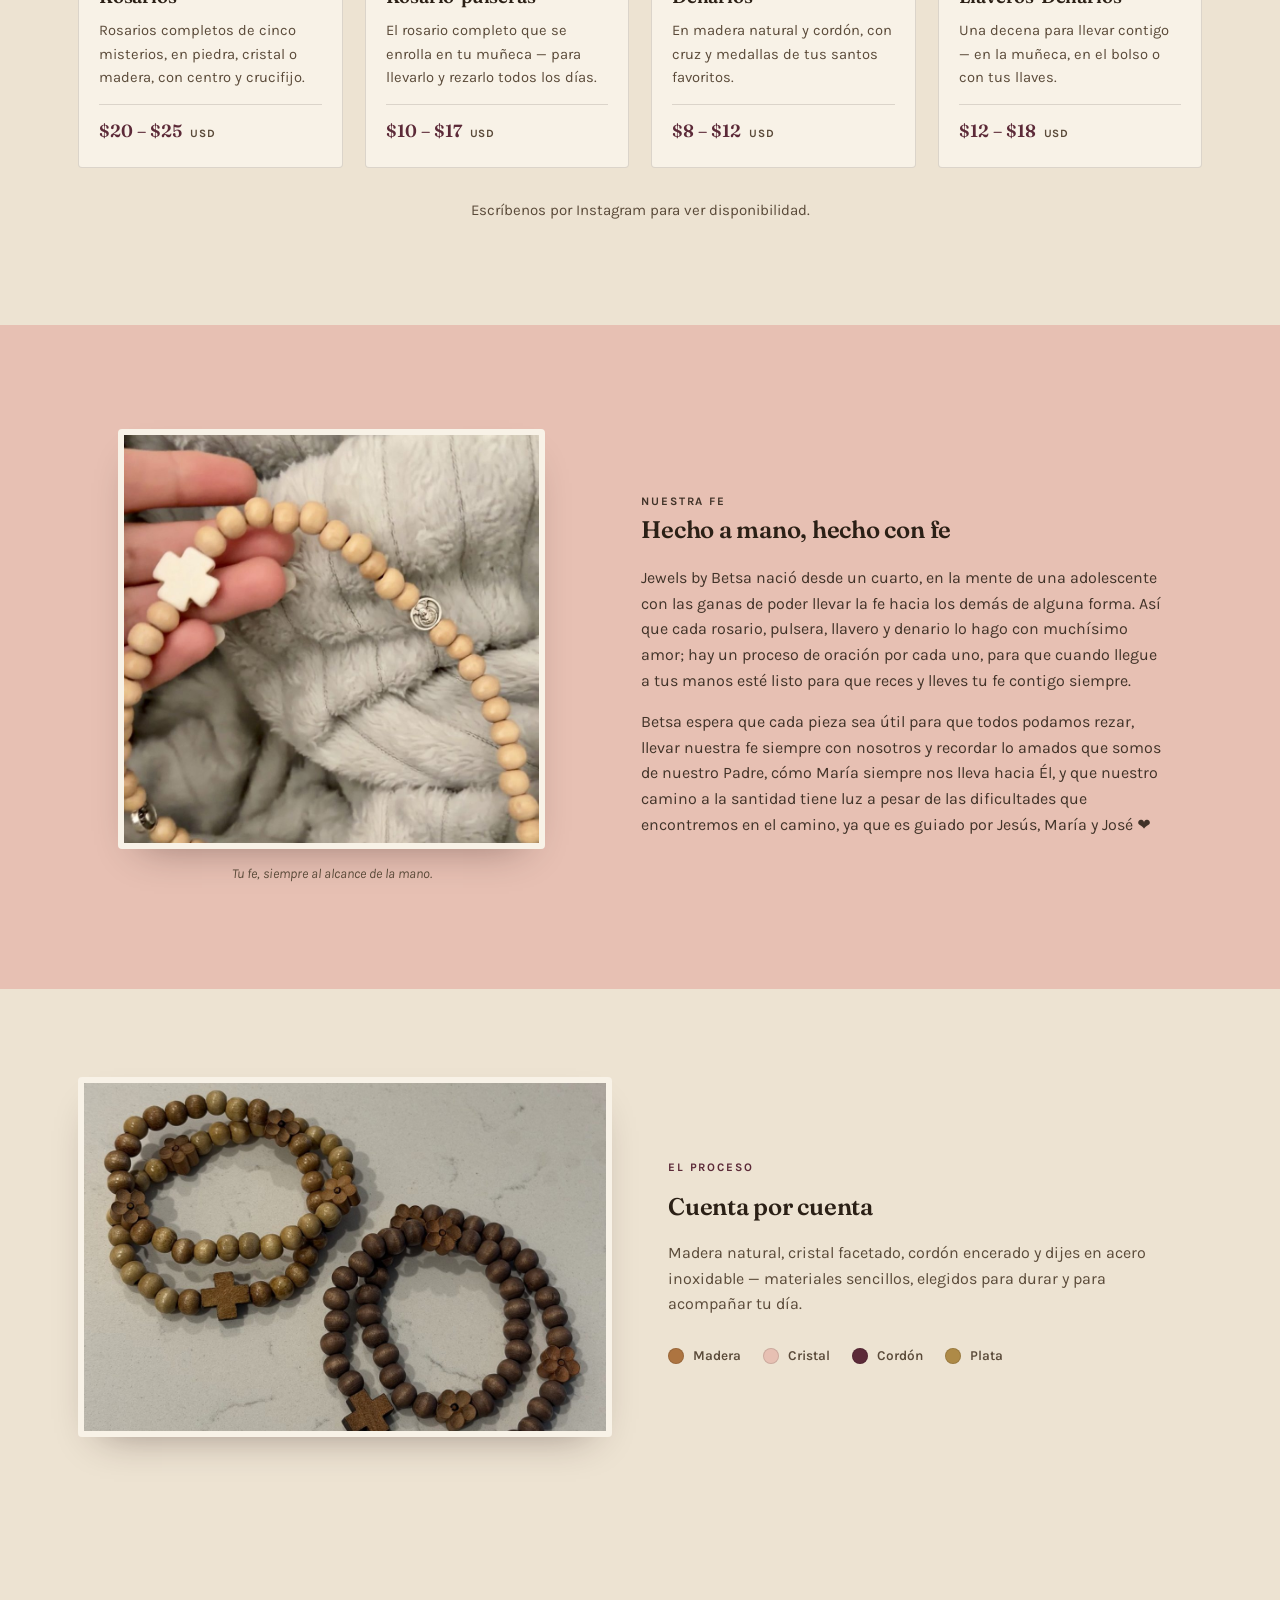
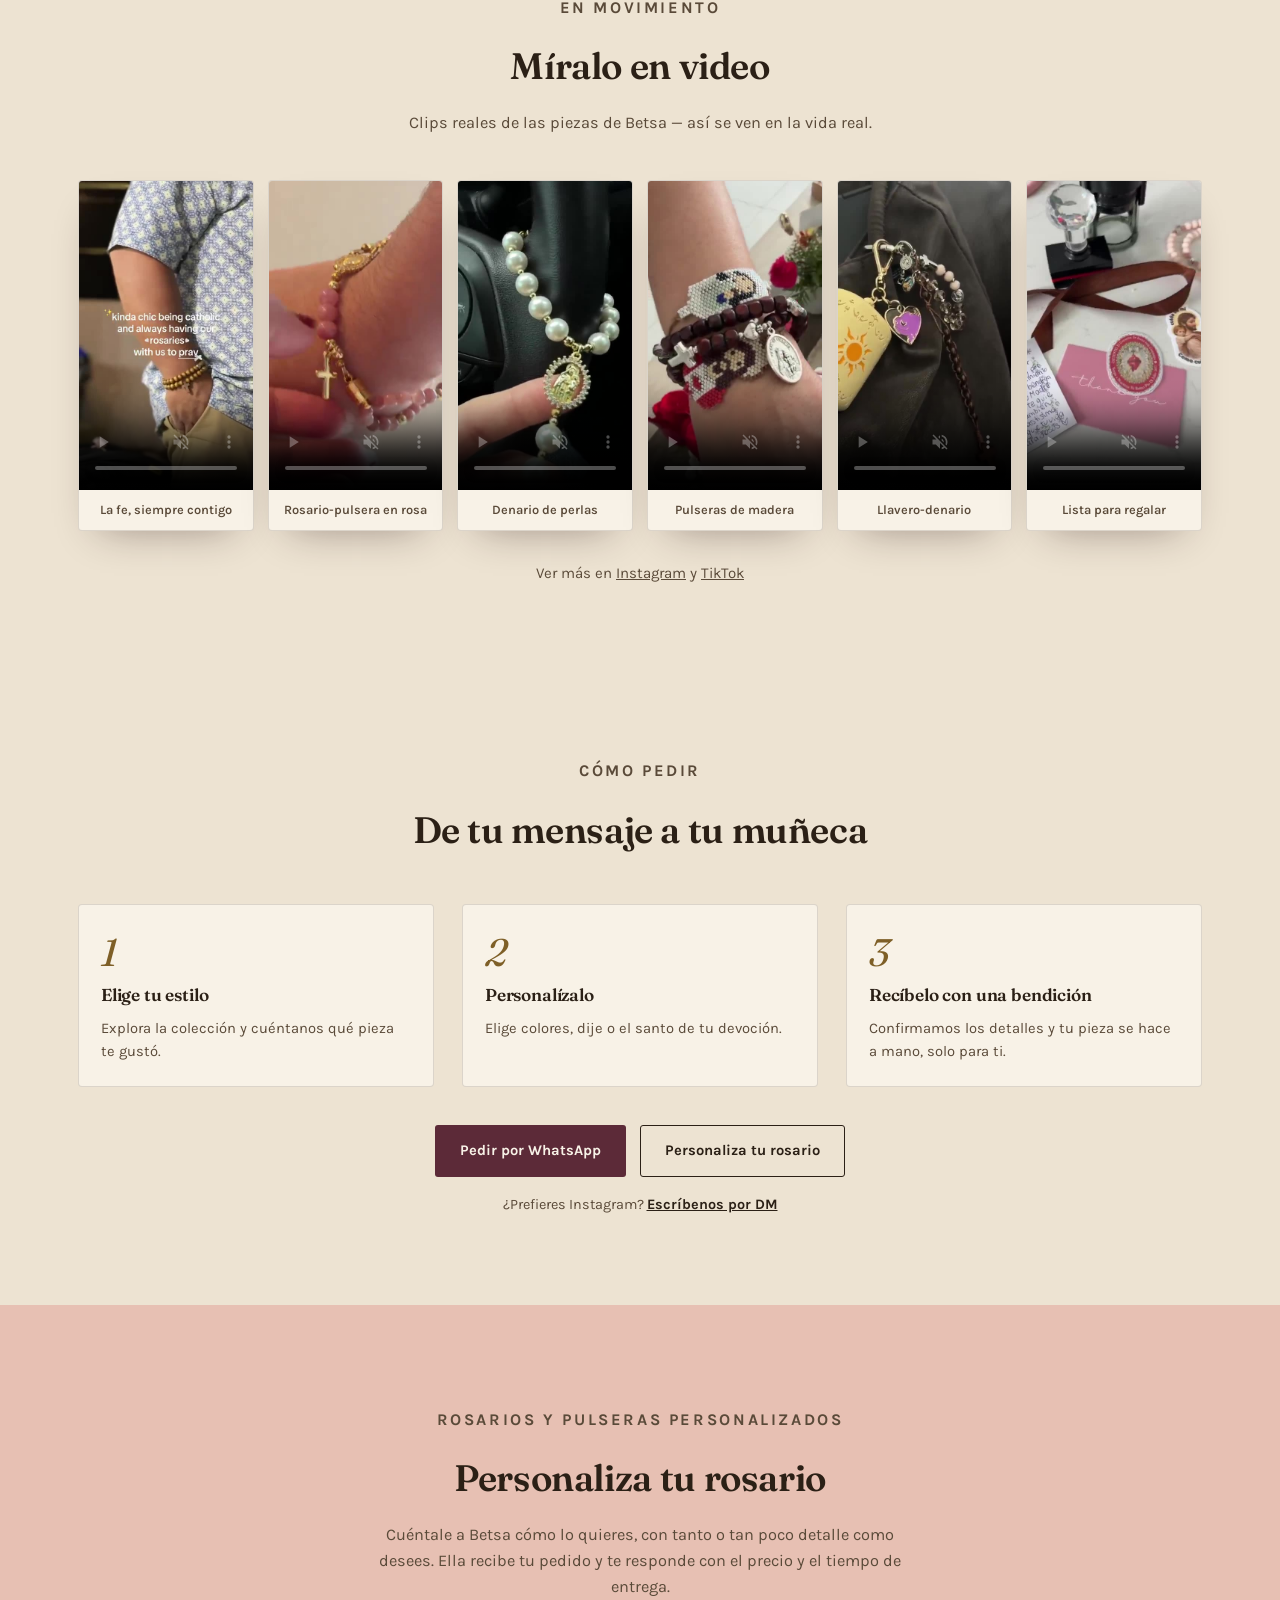
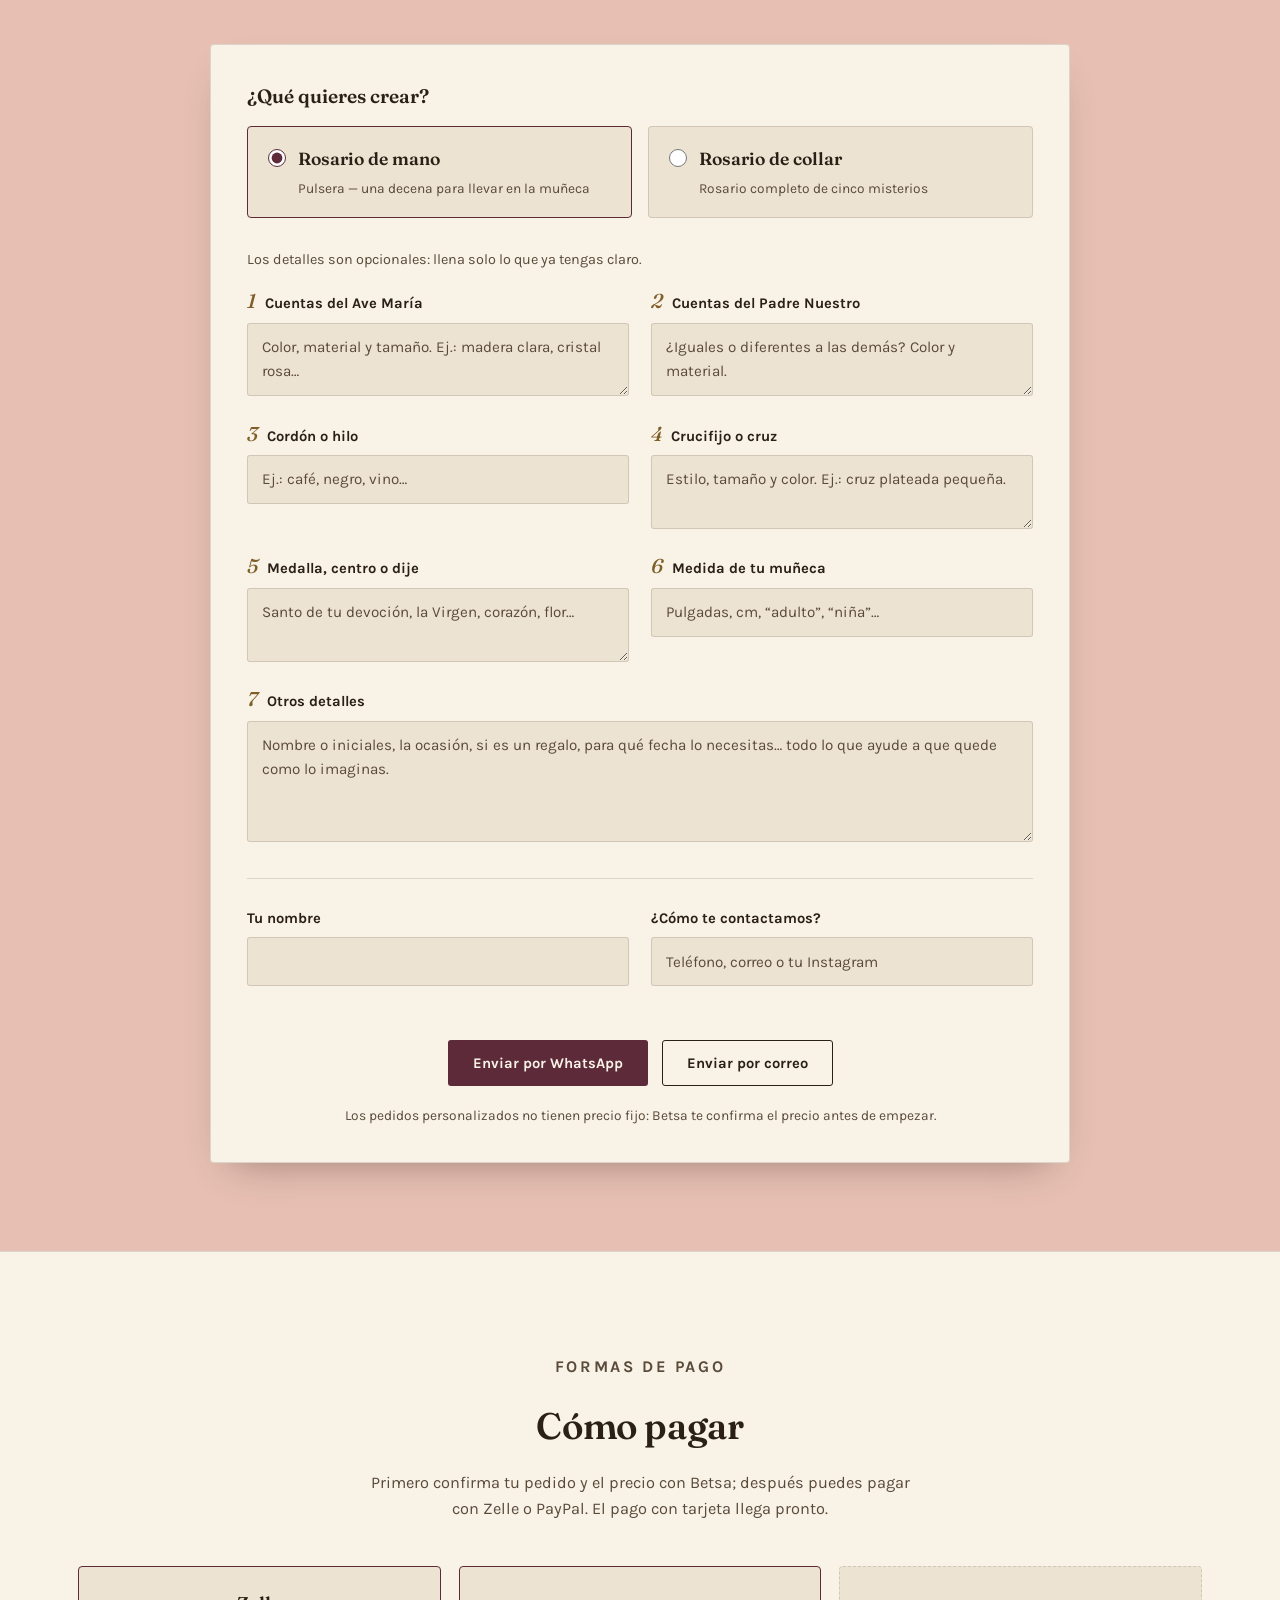
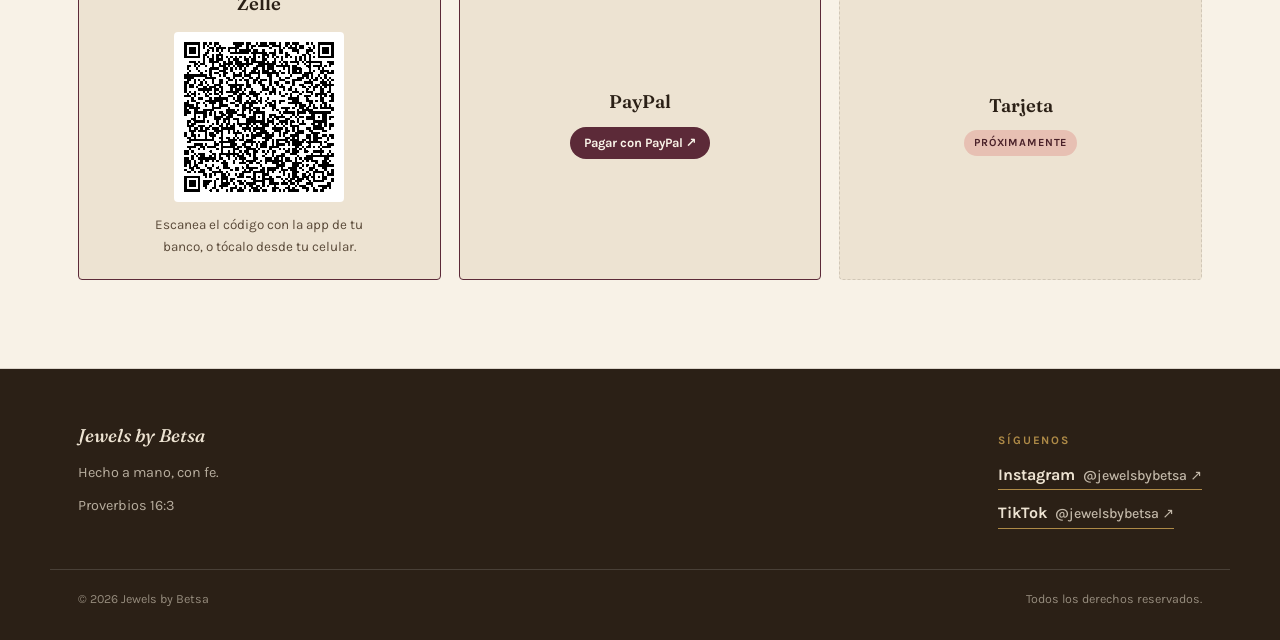
==== commit bc69ddfb: "Add price ranges, TikTok links and Product markup Co-Authored-By: Claude Fable 5.2 <noreply@anthropi" ====
--- a/index.html
+++ b/index.html
@@ -17,7 +17,8 @@
   <meta property="og:image" content="https://jewelsbybetsa.com/images/og-jewels-by-betsa.jpg">
   <meta property="og:url" content="https://jewelsbybetsa.com/">
   <meta property="og:locale" content="es_US">
-  <script type="application/ld+json">{"@context":"https://schema.org","@type":"Organization","name":"Jewels by Betsa","url":"https://jewelsbybetsa.com/","logo":"https://jewelsbybetsa.com/images/logo.jpg","image":"https://jewelsbybetsa.com/images/og-jewels-by-betsa.jpg","description":"Rosarios, rosario-pulseras, denarios de madera y llaveros católicos hechos a mano, con oración. Pide el tuyo o personalízalo a tu gusto.","sameAs":["https://www.instagram.com/jewelsbybetsa/"]}</script>
+  <script type="application/ld+json">{"@context":"https://schema.org","@type":"Organization","name":"Jewels by Betsa","url":"https://jewelsbybetsa.com/","logo":"https://jewelsbybetsa.com/images/logo.jpg","image":"https://jewelsbybetsa.com/images/og-jewels-by-betsa.jpg","description":"Rosarios, rosario-pulseras, denarios de madera y llaveros católicos hechos a mano, con oración. Pide el tuyo o personalízalo a tu gusto.","sameAs":["https://www.instagram.com/jewelsbybetsa/","https://www.tiktok.com/@jewelsbybetsa"]}</script>
+  <script type="application/ld+json">{"@context":"https://schema.org","@graph":[{"@type":"Product","name":"Rosarios","description":"Rosarios completos de cinco misterios, en piedra, cristal o madera, con centro y crucifijo.","image":"https://jewelsbybetsa.com/images/rosario-collar.jpg","url":"https://jewelsbybetsa.com/#coleccion","brand":{"@type":"Brand","name":"Jewels by Betsa"},"offers":{"@type":"AggregateOffer","priceCurrency":"USD","lowPrice":20,"highPrice":25}},{"@type":"Product","name":"Rosario-pulseras","description":"El rosario completo que se enrolla en tu muñeca — para llevarlo y rezarlo todos los días.","image":"https://jewelsbybetsa.com/images/rosario-pulsera.jpg","url":"https://jewelsbybetsa.com/#coleccion","brand":{"@type":"Brand","name":"Jewels by Betsa"},"offers":{"@type":"AggregateOffer","priceCurrency":"USD","lowPrice":10,"highPrice":17}},{"@type":"Product","name":"Denarios","description":"En madera natural y cordón, con cruz y medallas de tus santos favoritos.","image":"https://jewelsbybetsa.com/images/denario-madera.jpg","url":"https://jewelsbybetsa.com/#coleccion","brand":{"@type":"Brand","name":"Jewels by Betsa"},"offers":{"@type":"AggregateOffer","priceCurrency":"USD","lowPrice":8,"highPrice":12}},{"@type":"Product","name":"Llaveros-Denarios","description":"Una decena para llevar contigo — en la muñeca, en el bolso o con tus llaves.","image":"https://jewelsbybetsa.com/images/llavero-denario-rosa.jpg","url":"https://jewelsbybetsa.com/#coleccion","brand":{"@type":"Brand","name":"Jewels by Betsa"},"offers":{"@type":"AggregateOffer","priceCurrency":"USD","lowPrice":12,"highPrice":18}}]}</script>
   <!-- seo:end -->
   <link rel="icon" href="images/logo.jpg">
   <link rel="preconnect" href="https://fonts.googleapis.com">
@@ -96,6 +97,7 @@
           <div class="body">
             <h3 data-i18n="rosarios.title">Rosarios</h3>
             <p data-i18n="rosarios.desc">Rosarios completos de cinco misterios, en piedra, cristal o madera, con centro y crucifijo.</p>
+            <div class="price" data-price="rosarios">$20 – $25 <small>USD</small></div>
           </div>
         </div>
         <div class="card">
@@ -103,6 +105,7 @@
           <div class="body">
             <h3 data-i18n="pulseras.title">Rosario-pulseras</h3>
             <p data-i18n="pulseras.desc">El rosario completo que se enrolla en tu muñeca — para llevarlo y rezarlo todos los días.</p>
+            <div class="price" data-price="pulseras">$10 – $17 <small>USD</small></div>
           </div>
         </div>
         <div class="card">
@@ -110,6 +113,7 @@
           <div class="body">
             <h3 data-i18n="denarios.title">Denarios</h3>
             <p data-i18n="denarios.desc">En madera natural y cordón, con cruz y medallas de tus santos favoritos.</p>
+            <div class="price" data-price="denarios">$8 – $12 <small>USD</small></div>
           </div>
         </div>
         <div class="card">
@@ -124,6 +128,7 @@
           <div class="body">
             <h3 data-i18n="llaveros.title">Llaveros-Denarios</h3>
             <p data-i18n="llaveros.desc">Una decena para llevar contigo — en la muñeca, en el bolso o con tus llaves.</p>
+            <div class="price" data-price="llaveros">$12 – $18 <small>USD</small></div>
           </div>
         </div>
       </div>
@@ -196,7 +201,7 @@
           <figcaption data-i18n="video6.caption">Lista para regalar</figcaption>
         </figure>
       </div>
-      <p class="collection-foot"><a href="https://www.instagram.com/jewelsbybetsa/" target="_blank" rel="noopener" data-i18n="motion.cta">Ver más en Instagram</a></p>
+      <p class="collection-foot"><span data-i18n="motion.cta">Ver más en</span> <a href="https://www.instagram.com/jewelsbybetsa/" target="_blank" rel="noopener">Instagram</a> <span data-i18n="motion.cta.or">y</span> <a href="https://www.tiktok.com/@jewelsbybetsa" target="_blank" rel="noopener">TikTok</a></p>
     </div>
   </section>
 
@@ -338,11 +343,14 @@
     <div>
       <span class="brand-word">Jewels by Betsa</span>
       <p data-i18n="footer.tag">Hecho a mano, con fe.</p>
-      <a class="ig" href="https://www.instagram.com/jewelsbybetsa/" target="_blank" rel="noopener">@jewelsbybetsa ↗</a>
+      <p data-i18n="verse.cite">Proverbios 16:3</p>
     </div>
     <div>
       <p class="kicker" style="color:var(--gold)" data-i18n="footer.follow">SÍGUENOS</p>
-      <p style="margin-top:8px;" data-i18n="verse.cite">Proverbios 16:3</p>
+      <ul class="social">
+        <li><a href="https://www.instagram.com/jewelsbybetsa/" target="_blank" rel="noopener">Instagram <span>@jewelsbybetsa ↗</span></a></li>
+        <li><a href="https://www.tiktok.com/@jewelsbybetsa" target="_blank" rel="noopener">TikTok <span>@jewelsbybetsa ↗</span></a></li>
+      </ul>
     </div>
   </div>
   <div class="wrap foot-bottom">
--- a/css/styles.css
+++ b/css/styles.css
@@ -214,6 +214,12 @@
 .card .body{padding:18px 20px 22px;flex:1;display:flex;flex-direction:column;gap:8px;}
 .card .body h3{font-size:1.15rem;}
 .card .body p{color:var(--muted);font-size:.92rem;margin:0;flex:1;}
+.card .price{
+  margin-top:6px;padding-top:12px;border-top:1px solid var(--border);
+  font-family:'Fraunces',Georgia,serif;font-weight:600;font-size:1.1rem;color:var(--wine);
+  font-variant-numeric:tabular-nums;
+}
+.card .price small{font-family:'Karla',sans-serif;font-weight:700;font-size:.7rem;letter-spacing:.08em;color:var(--muted);margin-left:4px;}
 .collection-foot{margin-top:30px;text-align:center;color:var(--muted);font-size:.94rem;}
 
 @media (max-width:980px){.grid-collection{grid-template-columns:repeat(2,1fr);}}
@@ -352,10 +358,13 @@
 footer .wrap{display:flex;justify-content:space-between;align-items:flex-start;gap:24px;flex-wrap:wrap;}
 footer .brand-word{color:var(--linen);}
 footer p{color:color-mix(in srgb, var(--linen) 72%, transparent);font-size:.9rem;max-width:34ch;margin:10px 0 0;}
-footer a.ig{
-  display:inline-flex;align-items:center;gap:8px;margin-top:16px;text-decoration:none;font-weight:700;
+.social{list-style:none;margin:12px 0 0;padding:0;display:grid;gap:10px;}
+.social a{
+  display:inline-flex;align-items:baseline;gap:8px;text-decoration:none;font-weight:700;
   color:var(--linen);border-bottom:1.5px solid var(--gold);padding-bottom:2px;
 }
+.social a span{font-weight:500;font-size:.88rem;color:color-mix(in srgb, var(--linen) 78%, transparent);}
+.social a:focus-visible{outline:2px solid var(--gold);outline-offset:3px;}
 .foot-bottom{
   margin-top:40px;padding-top:20px;border-top:1px solid rgba(255,255,255,.14);
   font-size:.78rem;color:color-mix(in srgb, var(--linen) 55%, transparent);
